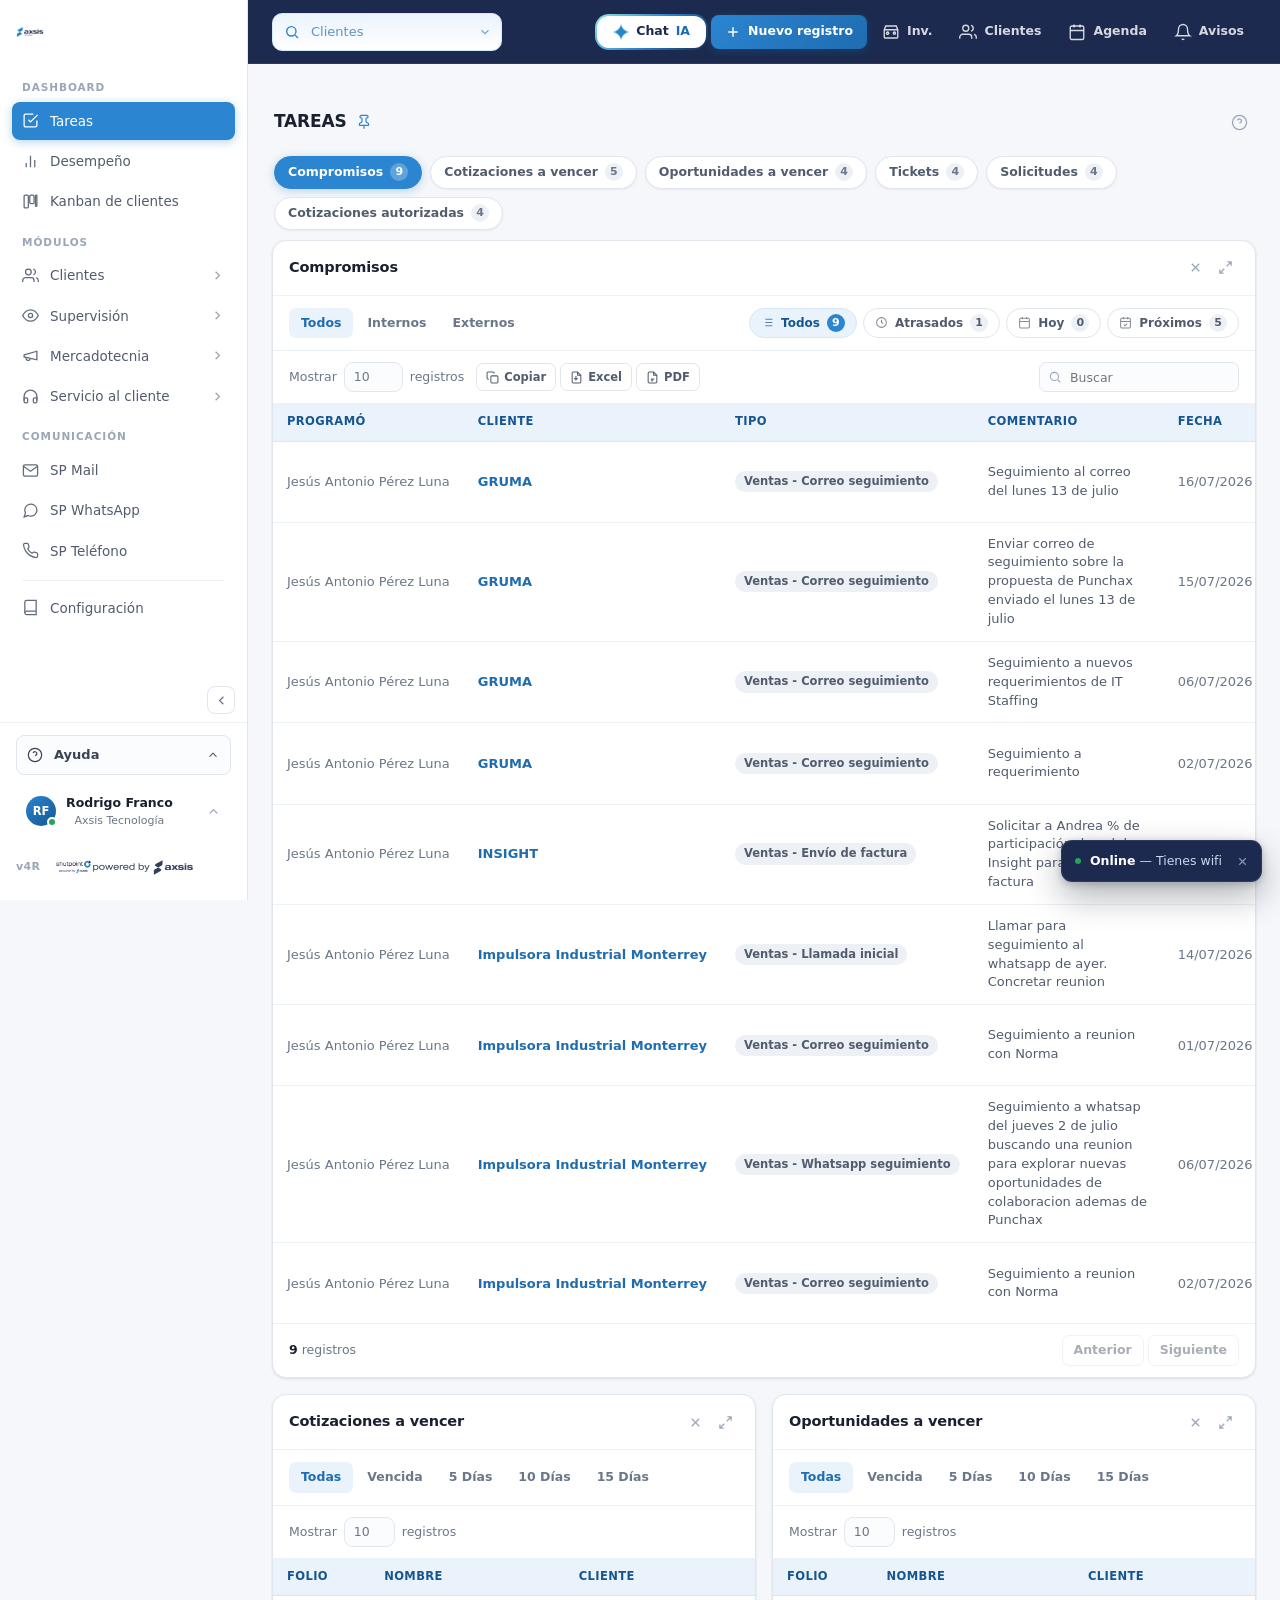
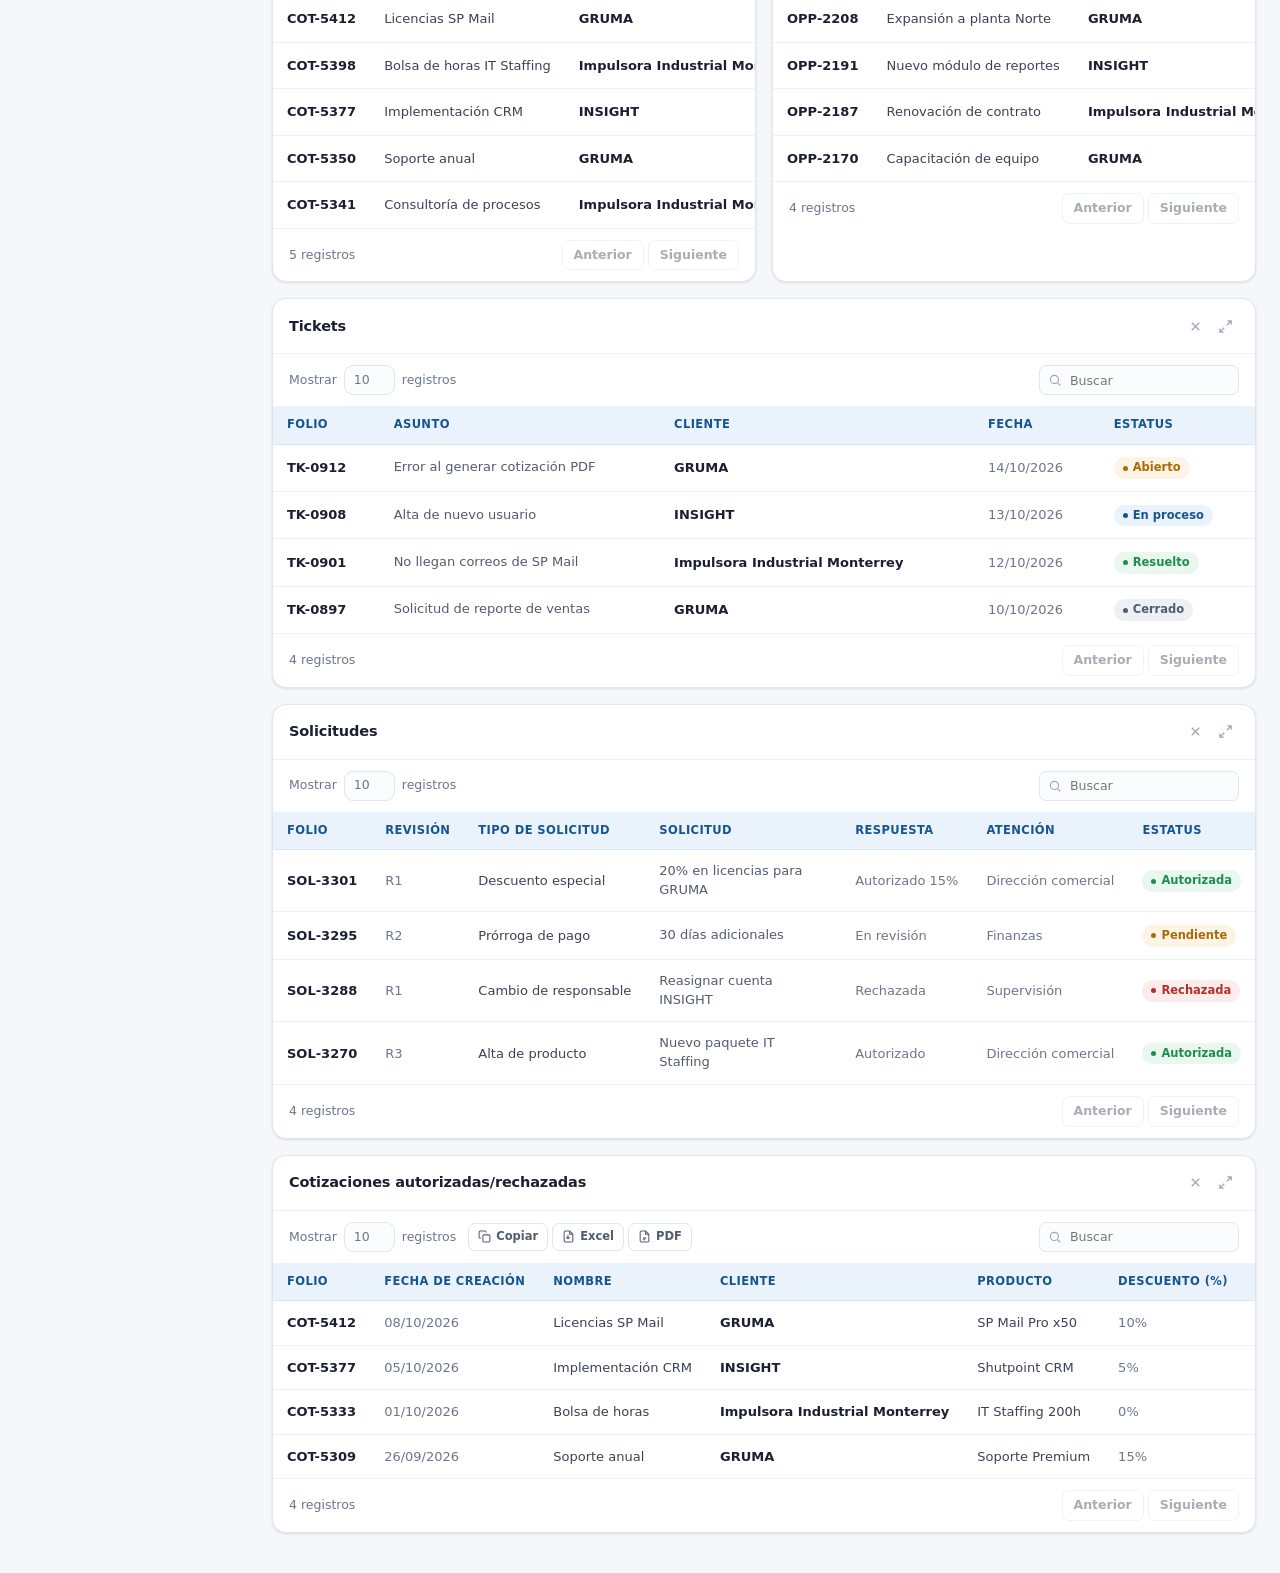
==== index.html @ 253563f1 "Ampliar logo Axsis en sidebar: menos espacio vacío, más presencia visual Aumenta padding y border-ra" ====
<!DOCTYPE html>
<html lang="es">
<head>
  <meta charset="UTF-8" />
  <meta name="viewport" content="width=device-width, initial-scale=1.0" />
  <link rel="icon" type="image/png" href="assets/brand/shutpoint-icon.png" />
<title>Shutpoint CRM · Preview de rediseño</title>
<style>
/* ============================================================
   TOKENS
   ============================================================ */
:root{
  --brand-500:#2B85D1;      /* azul institucional Axsis */
  --brand-600:#1F6CB0;
  --brand-700:#175591;
  --brand-050:#EAF3FC;
  --brand-100:#D6E7F8;
  --navy-900:#1B2A4E;       /* azul marino del logotipo */
  --navy-800:#243459;

  --gray-000:#FFFFFF;
  --gray-025:#FBFCFD;
  --gray-050:#F5F7FA;
  --gray-100:#EDF0F5;
  --gray-200:#E1E6ED;
  --gray-300:#CBD3DE;
  --gray-400:#9AA6B8;
  --gray-500:#6B7789;
  --gray-600:#525C6E;
  --gray-700:#3A4354;
  --gray-900:#1A2030;

  --green-050:#E9F7EF; --green-600:#1E8E4E; --green-500:#27A35C;
  --amber-050:#FEF4E6; --amber-700:#A96A08; --amber-500:#E1930F;
  --red-050:#FDECEC;   --red-700:#B4302B;
  --violet-050:#F0EDFB;--violet-700:#5A45B8;
  --teal-050:#E6F6F5;  --teal-700:#12766E;

  --radius-sm:6px; --radius:10px; --radius-lg:14px; --radius-xl:18px;
  --shadow-xs:0 1px 2px rgba(21,34,58,.06);
  --shadow-sm:0 1px 3px rgba(21,34,58,.08), 0 1px 2px rgba(21,34,58,.04);
  --shadow-md:0 4px 14px rgba(21,34,58,.08), 0 1px 3px rgba(21,34,58,.05);
  --shadow-lg:0 18px 46px rgba(21,34,58,.18), 0 4px 12px rgba(21,34,58,.08);

  --sidebar-w:248px;
  --topbar-h:64px;
  --ease:cubic-bezier(.4,0,.2,1);

  /* El preview reproduce un producto de interfaz clara: se mantiene en tema
     claro aunque quien lo vea tenga el sistema en oscuro. color-scheme evita
     que los <select> y <input type="date"> nativos se pinten en oscuro. */
  color-scheme:light;
}

*,*::before,*::after{box-sizing:border-box}
html,body{height:100%}
html{background:var(--gray-050)}
body{
  margin:0;
  font-family:'Segoe UI','SF Pro Text',-apple-system,BlinkMacSystemFont,system-ui,'Helvetica Neue',Arial,sans-serif;
  font-size:14px;
  line-height:1.5;
  color:var(--gray-900);
  background:var(--gray-050);
  -webkit-font-smoothing:antialiased;
}
button,input,select,textarea{font:inherit;color:inherit}
button{cursor:pointer;border:0;background:none}
a{color:var(--brand-600);text-decoration:none}
svg{flex:none}
::-webkit-scrollbar{width:10px;height:10px}
::-webkit-scrollbar-thumb{background:var(--gray-300);border-radius:99px;border:3px solid transparent;background-clip:padding-box}
::-webkit-scrollbar-thumb:hover{background:var(--gray-400);background-clip:padding-box;border:3px solid transparent}
::-webkit-scrollbar-track{background:transparent}

/* ============================================================
   BANNER PREVIEW
   ============================================================ */
.toast{
  position:fixed;bottom:18px;right:18px;z-index:90;
  display:flex;align-items:center;gap:9px;
  max-width:min(420px,calc(100vw - 28px));
  padding:9px 8px 9px 13px;
  background:var(--navy-900);color:#C9D8EE;
  border:1px solid rgba(255,255,255,.08);border-radius:11px;
  box-shadow:0 14px 34px rgba(9,17,34,.32), 0 2px 8px rgba(9,17,34,.22);
  font-size:12.5px;line-height:1.35;
  animation:toastInBR .4s cubic-bezier(.2,.9,.32,1.25) both;
}
.toast strong{color:#fff;font-weight:600}
.toast .toast-dot{width:6px;height:6px;border-radius:99px;background:var(--brand-500);flex:none}
.toast .toast-close{
  flex:none;width:22px;height:22px;border-radius:6px;
  display:flex;align-items:center;justify-content:center;
  color:#7E95BA;transition:.15s var(--ease);
}
.toast .toast-close:hover{color:#fff;background:rgba(255,255,255,.12)}
.toast .toast-close svg{width:13px;height:13px;stroke:currentColor;stroke-width:2.3;fill:none}
@keyframes toastInBR{
  from{opacity:0;transform:translateY(16px) scale(.97)}
  to{opacity:1;transform:none}
}
.toast.out{animation:toastOutBR .24s var(--ease) forwards}
@keyframes toastOutBR{
  from{opacity:1;transform:none}
  to{opacity:0;transform:translateY(14px) scale(.97)}
}
/* Entrada/salida desde arriba (móvil) */
@keyframes toastInTop{from{opacity:0;transform:translateY(-24px) scale(.97)}to{opacity:1;transform:none}}
@keyframes toastOutTop{from{opacity:1;transform:none}to{opacity:0;transform:translateY(-20px) scale(.97)}}

/* ============================================================
   LAYOUT
   ============================================================ */
.app{display:flex;min-height:100vh}

/* ---------- SIDEBAR (blanco) ---------- */
.sidebar{
  width:var(--sidebar-w);flex:none;
  background:#fff;
  border-right:1px solid var(--gray-200);
  display:flex;flex-direction:column;
  position:sticky;top:0;align-self:flex-start;
  height:100vh;
  z-index:40;
}

.logo-slot{
  margin:18px 16px 16px;
  display:flex;align-items:center;
  transition:.2s var(--ease);
}
.logo-slot img{display:block;width:auto;max-width:100%}

/* El logo ya no lleva botón: va directo sobre el sidebar blanco */
.brand-btn{
  display:inline-flex;align-items:center;justify-content:center;
  border-radius:10px;padding:8px 12px;margin:-8px -12px;
  transition:.16s var(--ease);
}
.brand-btn:hover{background:var(--brand-050)}
.brand-btn .brand-full{height:28px}
.brand-btn .brand-icon{display:none;height:30px}

.nav{flex:1;overflow-y:auto;padding:6px 12px 12px}
.nav-label{
  padding:12px 10px 6px;
  font-size:10.5px;font-weight:600;letter-spacing:.09em;text-transform:uppercase;
  color:var(--gray-400);
}
.nav-item{
  display:flex;align-items:center;gap:11px;width:100%;
  padding:9px 10px;margin-bottom:2px;
  border-radius:8px;
  color:var(--gray-600);
  font-size:13.5px;font-weight:500;
  text-align:left;
  transition:background .16s var(--ease),color .16s var(--ease);
  position:relative;
}
.nav-item svg{width:17px;height:17px;stroke:currentColor;stroke-width:1.8;fill:none;opacity:.9}
.nav-item:hover{background:var(--brand-050);color:var(--brand-700)}
.nav-item.active{background:var(--brand-500);color:#fff;box-shadow:0 2px 10px rgba(43,133,209,.35)}
.nav-item.active svg{opacity:1}
.nav-item .chip{
  margin-left:auto;font-size:11px;font-weight:600;
  background:var(--gray-100);color:var(--gray-600);
  padding:1px 7px;border-radius:99px;
}
.nav-item:hover .chip{background:var(--brand-100);color:var(--brand-700)}
.nav-item.active .chip{background:rgba(255,255,255,.24);color:#fff}

.sidebar-foot{padding:12px 16px 16px;border-top:1px solid var(--gray-100)}
.logo-slot--foot{margin:0 0 14px}
.logo-slot--foot .brand-full{height:15px;opacity:.9}
.logo-slot--foot .brand-icon{display:none;height:18px;opacity:.9}
.user-mini{display:flex;align-items:center;gap:10px;color:var(--gray-600)}
.avatar{
  width:30px;height:30px;border-radius:99px;flex:none;
  background:linear-gradient(140deg,var(--brand-500),var(--brand-700));
  color:#fff;font-size:11.5px;font-weight:600;
  display:flex;align-items:center;justify-content:center;
}
.user-mini .meta{min-width:0}
.user-mini .name{font-size:12.5px;font-weight:600;color:var(--gray-900);white-space:nowrap;overflow:hidden;text-overflow:ellipsis}
.user-mini .role{font-size:11px;color:var(--gray-500)}

/* ---------- MAIN ---------- */
.main{flex:1;min-width:0;display:flex;flex-direction:column}

.topbar{
  height:var(--topbar-h);flex:none;
  background:var(--navy-900);
  border-bottom:1px solid rgba(255,255,255,.08);
  display:flex;align-items:center;gap:14px;
  padding:0 24px;
  position:sticky;top:0;z-index:30;
}
.hamburger{display:none;padding:7px;border-radius:8px;color:var(--gray-600)}
.hamburger:hover{background:var(--gray-100)}
.hamburger svg{width:19px;height:19px;stroke:currentColor;stroke-width:1.9;fill:none}

.crumbs{display:flex;align-items:center;gap:7px;font-size:12.5px;color:var(--gray-500);margin-bottom:1px}
.crumbs span+span::before{content:'/';margin-right:7px;color:var(--gray-300)}
.page-title{font-size:17px;font-weight:600;letter-spacing:-.012em;line-height:1.15}

.topbar-actions{margin-left:auto;display:flex;align-items:center;gap:10px}

.search{
  position:relative;width:250px;
}
.search input{
  width:100%;height:36px;
  padding:0 12px 0 34px;
  border:1px solid var(--gray-200);border-radius:9px;
  background:var(--gray-025);
  font-size:13px;
  transition:.16s var(--ease);
}
.search input::placeholder{color:var(--gray-400)}
.search input:focus{outline:none;border-color:var(--brand-500);background:#fff;box-shadow:0 0 0 3px var(--brand-050)}
.search svg{position:absolute;left:11px;top:9.5px;width:16px;height:16px;stroke:var(--gray-400);stroke-width:1.9;fill:none}

.icon-btn{
  width:36px;height:36px;border-radius:9px;
  display:flex;align-items:center;justify-content:center;
  color:var(--gray-500);border:1px solid transparent;
  transition:.16s var(--ease);position:relative;
}
.icon-btn:hover{background:var(--gray-100);color:var(--gray-700)}
.icon-btn svg{width:18px;height:18px;stroke:currentColor;stroke-width:1.8;fill:none}
.icon-btn .badge-dot{position:absolute;top:7px;right:8px;width:7px;height:7px;border-radius:99px;background:var(--brand-500);border:2px solid #fff}
.search-toggle{display:none}
.search-toggle.on{background:var(--brand-050);color:var(--brand-600)}

.content{padding:22px 24px 40px;flex:1}
.view{display:none;animation:fade .22s var(--ease)}
.view.active{display:block}
@keyframes fade{from{opacity:0;transform:translateY(5px)}to{opacity:1;transform:none}}

/* ============================================================
   BOTONES
   ============================================================ */
.btn{
  display:inline-flex;align-items:center;gap:7px;
  height:36px;padding:0 14px;
  border-radius:9px;
  font-size:13px;font-weight:550;
  border:1px solid transparent;
  transition:.16s var(--ease);white-space:nowrap;
}
.btn svg{width:15px;height:15px;stroke:currentColor;stroke-width:2;fill:none}
.btn-primary{background:var(--brand-500);color:#fff;box-shadow:0 1px 2px rgba(31,108,176,.28)}
.btn-primary:hover{background:var(--brand-600);box-shadow:0 3px 10px rgba(31,108,176,.28)}
.btn-primary:active{background:var(--brand-700);transform:translateY(.5px)}
.btn-secondary{background:#fff;color:var(--gray-700);border-color:var(--gray-200);box-shadow:var(--shadow-xs)}
.btn-secondary:hover{background:var(--gray-050);border-color:var(--gray-300)}
.btn-ghost{color:var(--gray-600)}
.btn-ghost:hover{background:var(--gray-100)}
.btn-sm{height:31px;padding:0 11px;font-size:12.5px;border-radius:8px}

/* ============================================================
   CARDS / SURFACES
   ============================================================ */
.card{
  background:#fff;
  border:1px solid var(--gray-200);
  border-radius:var(--radius-lg);
  box-shadow:var(--shadow-sm);
}
.card-head{
  padding:15px 18px;
  border-bottom:1px solid var(--gray-100);
  display:flex;align-items:center;gap:12px;flex-wrap:wrap;
}
.card-title{font-size:14px;font-weight:600;letter-spacing:-.008em}
.card-sub{font-size:12.5px;color:var(--gray-500);margin-top:1px}

/* ============================================================
   FILTROS
   ============================================================ */
.filters{
  display:grid;gap:12px;
  grid-template-columns:repeat(auto-fit,minmax(180px,1fr));
  padding:16px 18px;
  background:#fff;border:1px solid var(--gray-200);
  border-radius:var(--radius-lg);box-shadow:var(--shadow-sm);
  margin-bottom:16px;
}
.field{display:flex;flex-direction:column;gap:5px;min-width:0}
.field label{font-size:11.5px;font-weight:600;color:var(--gray-600);letter-spacing:.01em}
.select-wrap{position:relative}
.select-wrap svg{
  position:absolute;right:10px;top:11px;width:15px;height:15px;
  stroke:var(--gray-400);stroke-width:2;fill:none;pointer-events:none;
}
select,.input{
  width:100%;height:37px;
  padding:0 32px 0 11px;
  border:1px solid var(--gray-200);border-radius:9px;
  background:var(--gray-025);
  font-size:13px;color:var(--gray-800);
  appearance:none;
  transition:.16s var(--ease);
}
.input{padding-right:11px}
select:hover,.input:hover{border-color:var(--gray-300)}
select:focus,.input:focus{outline:none;border-color:var(--brand-500);background:#fff;box-shadow:0 0 0 3px var(--brand-050)}
textarea.input{height:auto;padding:9px 11px;resize:vertical;min-height:84px;line-height:1.55}

.filters-actions{
  display:flex;align-items:flex-end;gap:8px;
}

/* Fila de filtros 2: fecha (radios) + rango + buscar */
.filters-row2{
  display:flex;align-items:flex-end;gap:16px;flex-wrap:wrap;
  padding:0 18px 16px;margin-top:-6px;
  background:#fff;border:1px solid var(--gray-200);border-top:0;
  border-radius:0 0 var(--radius-lg) var(--radius-lg);box-shadow:var(--shadow-sm);
  margin-bottom:16px;
}
.radio-group{display:flex;gap:16px;align-items:center;height:37px;flex-wrap:wrap}
.radio{display:inline-flex;align-items:center;gap:6px;font-size:13px;color:var(--gray-700);cursor:pointer;user-select:none}
.radio input[type="radio"]{width:16px;height:16px;margin:0;accent-color:var(--brand-500);cursor:pointer}
.input-icon{position:relative}
.input-icon .input{padding-left:36px}
.input-icon>svg{position:absolute;left:11px;top:11px;width:15px;height:15px;stroke:var(--gray-400);stroke-width:1.9;fill:none;pointer-events:none}

/* Fecha de compromiso: inicio arriba, fin debajo */
.dt-stack{display:flex;flex-direction:column;line-height:1.35;white-space:nowrap}
.dt-stack .dt-sub{color:var(--gray-400);font-size:12px}

/* Columna Folio ligado */
.linked{display:inline-block;font-size:12px;color:var(--gray-600);line-height:1.4;max-width:130px;white-space:normal}

/* Badge de estatus (mayúsculas, con icono opcional) */
.badge.status{text-transform:uppercase;letter-spacing:.03em;font-size:11px;font-weight:650}
.badge svg{width:11px;height:11px;stroke:currentColor;stroke-width:2.2;fill:none}
.add-comment{
  display:inline-flex;align-items:center;gap:3px;margin-top:6px;
  font-size:11.5px;font-weight:550;color:var(--brand-600);
  padding:2px 5px;margin-left:-5px;border-radius:6px;transition:.15s var(--ease);
}
.add-comment:hover{background:var(--brand-050)}
.add-comment svg{width:12px;height:12px;stroke:currentColor;stroke-width:2.4;fill:none}
.status-cell{min-width:118px}

/* Carga masiva: enlace textual del toolbar */
.link-action{
  display:inline-flex;align-items:center;gap:5px;
  font-size:12.5px;font-weight:550;color:var(--brand-600);
  padding:5px 7px;border-radius:7px;transition:.15s var(--ease);
}
.link-action:hover{background:var(--brand-050)}
.link-action svg{width:14px;height:14px;stroke:currentColor;stroke-width:2;fill:none}

.rows-per-page{display:inline-flex;align-items:center;gap:7px;font-size:12.5px;color:var(--gray-500)}
.rows-per-page select{width:auto;height:32px;padding:0 26px 0 10px;background-position:right 8px center}

/* ============================================================
   BARRA SUPERIOR CRM (Inv, búsqueda rápida, acciones)
   ============================================================ */
.tb-actions{margin-left:auto;display:flex;align-items:center;gap:4px;flex-wrap:nowrap}
.quick-search{position:relative;width:320px}
.quick-search input{
  width:100%;height:38px;padding:0 30px 0 38px;
  border:1.5px solid var(--brand-100);border-radius:10px;
  background:linear-gradient(var(--brand-050),#fff);
  font-size:13px;color:var(--gray-800);
  box-shadow:0 1px 2px rgba(31,108,176,.08);
  transition:.16s var(--ease);
}
.quick-search input::placeholder{color:var(--brand-600);opacity:.7}
.quick-search input:hover{border-color:var(--brand-200,#BBD6F3)}
.quick-search input:focus{outline:none;border-color:var(--brand-500);background:#fff;box-shadow:0 0 0 3px var(--brand-050),0 2px 8px rgba(31,108,176,.14)}
.quick-search .qs-ico{position:absolute;left:12px;top:11px;width:16px;height:16px;stroke:var(--brand-500);stroke-width:2.1;fill:none;pointer-events:none}
.quick-search .qs-caret{position:absolute;right:10px;top:12px;width:14px;height:14px;stroke:var(--brand-500);stroke-width:2;fill:none;pointer-events:none;opacity:.7}
.tb-btn{
  display:inline-flex;align-items:center;gap:6px;height:34px;padding:0 10px;
  border-radius:8px;font-size:12.5px;font-weight:550;color:var(--gray-600);
  white-space:nowrap;transition:.15s var(--ease);
}
.tb-btn svg{width:16px;height:16px;stroke:currentColor;stroke-width:1.8;fill:none;flex:none}
.tb-btn:hover{background:var(--brand-050);color:var(--brand-700)}
.tb-btn.primary{color:var(--brand-600);font-weight:600}
.tb-divider{width:1px;height:22px;background:var(--gray-200);margin:0 4px;flex:none}
/* La barra de acciones se adapta: etiquetas se ocultan y dejan solo iconos */
@media (max-width:1320px){.tb-btn .tbl{display:none}.tb-btn{padding:0 9px}.quick-search{width:230px}}
@media (max-width:980px){.quick-search{width:190px}}
@media (max-width:720px){.tb-divider{display:none}}
@media (max-width:520px){.tb-actions{gap:2px}}

/* Logo de Shutpoint en la barra superior (solo móvil, fuera del drawer) */
.topbar-logo{display:none;align-items:center;height:28px}
.topbar-logo img{height:22px;width:auto;display:block}

/* Pie del sidebar: Contáctanos, perfil y, hasta abajo, powered by axsis */
.sidebar-foot{display:flex;flex-direction:column}
.sidebar-foot .foot-brand{order:9;display:flex;align-items:center;gap:9px;margin:14px 0 2px}
.sidebar-foot .foot-brand .logo-slot--foot{margin:0}
/* Punto verde de presencia (online) sobre el avatar, estilo Teams */
.user-mini .avatar{position:relative}
.user-mini .avatar::after{
  content:'';position:absolute;right:-1px;bottom:-1px;
  width:10px;height:10px;border-radius:99px;
  background:var(--green-500);border:2px solid #fff;
}

/* ============================================================
   BARRA INFERIOR FIJA (acciones principales)
   ============================================================ */
/* Escritorio: acciones directamente sobre el header navy, a la derecha */
.action-bar{display:flex;align-items:center;gap:3px;margin-left:auto}
/* Orden en escritorio: Nuevo registro primero, luego Inv. a su derecha */
.action-bar > .bb-pop:has(#nuevoBtn){order:1}
.action-bar > .bb-btn[aria-label="Inventario"]{order:2}
.action-bar > .bb-pop:has(#clientesBtn){order:3}
.action-bar > .bb-btn:not([aria-label]){order:4}
.action-bar > .bb-ai{order:0}
.action-bar > .bb-pop:has(#notifBtn){order:6}
.bb-btn{
  display:inline-flex;align-items:center;gap:7px;height:34px;padding:0 12px;
  border-radius:9px;font-size:12.5px;font-weight:550;color:rgba(255,255,255,.82);
  white-space:nowrap;transition:.15s var(--ease);
}
.bb-btn svg{width:18px;height:18px;stroke:currentColor;stroke-width:1.8;fill:none;flex:none}
.bb-btn:hover{background:rgba(255,255,255,.14);color:#fff}
.bb-cta{height:34px;padding:0 14px}
.bb-cta svg{width:16px;height:16px}
.bb-bell{position:relative;display:inline-flex}
.bb-bell .badge-dot{top:-1px;right:-1px;border-color:var(--navy-900)}
.bb-pop{display:inline-flex}
/* En escritorio los menús de las acciones abren hacia abajo */
.action-bar .menu-pop.up{top:calc(100% + 10px);bottom:auto}

/* Escritorio angosto: solo iconos para que quepa la búsqueda */
@media (max-width:1200px){
  .action-bar .bb-l{display:none}
  .bb-btn,.bb-cta{padding:0 9px}
}

@media (max-width:900px){
  .topbar-logo{display:flex}
  .topbar .quick-search{flex:1;max-width:none}
  /* En móvil el header vuelve a ser blanco (sin backdrop-filter para que el fixed escape) */
  .topbar{backdrop-filter:none;-webkit-backdrop-filter:none;background:#fff;border-bottom-color:var(--gray-200)}
  /* La barra de acciones (navy) se fija abajo como navegación móvil */
  .action-bar{
    position:fixed;bottom:0;left:0;right:0;z-index:34;margin-left:0;
    justify-content:space-around;gap:2px;height:64px;padding:0 6px;border-radius:0;
    background:var(--navy-900);box-shadow:0 -4px 18px rgba(9,17,34,.2);
  }
  .action-bar .bb-l{display:block}
  .action-bar > *{flex:1;max-width:86px;display:flex;justify-content:center}
  .bb-btn,.bb-cta{flex-direction:column;gap:3px;height:auto;padding:6px 6px;font-size:10px;font-weight:600;border-radius:12px;width:100%;max-width:86px;color:rgba(255,255,255,.78)}
  .bb-btn svg,.bb-cta svg{width:21px;height:21px}
  .bb-btn:hover,.bb-btn:active{background:rgba(255,255,255,.12);color:#fff}
  .bb-l{font-size:9.5px;letter-spacing:-.01em}
  /* Orden en móvil: Nuevo registro al centro (3º de 5) */
  .action-bar > .bb-btn[aria-label="Inventario"]{order:1}
  .action-bar > .bb-pop:has(#clientesBtn){order:2}
  .action-bar > .bb-pop:has(#nuevoBtn){order:3}
  .action-bar > .bb-btn:not([aria-label]){order:4}
  .action-bar > .bb-ai{order:0;flex:1;max-width:86px;justify-content:center;padding:0 6px;font-size:11px}
  .action-bar > .bb-pop:has(#notifBtn){order:6}
  /* Botón central elevado y destacado (más grande, + y texto centrados dentro) */
  .action-bar > .bb-pop:has(#nuevoBtn){max-width:104px;align-self:stretch;align-items:center;justify-content:center}
  .action-bar .bb-cta{
    transform:translateY(-15px);color:#fff;width:100%;max-width:none;
    display:flex;flex-direction:column;align-items:center;justify-content:center;gap:4px;text-align:center;
    background:linear-gradient(135deg,var(--brand-500),var(--brand-600));
    border:3px solid var(--navy-900);border-radius:20px;
    box-shadow:0 6px 16px rgba(31,108,176,.5);
    padding:11px 8px 9px;min-height:60px;
  }
  .action-bar .bb-cta svg{width:22px;height:22px}
  .action-bar .bb-cta:hover,.action-bar .bb-cta:active{transform:translateY(-17px)}
  .action-bar .bb-cta .bb-l{font-weight:700;font-size:10px;line-height:1.1}
  /* En móvil los menús abren hacia arriba */
  .action-bar .menu-pop.up{bottom:calc(100% + 14px);top:auto}
  .main{padding-bottom:64px}
  /* En móvil el aviso aparece desde arriba */
  .toast{top:12px;bottom:auto;left:12px;right:12px;max-width:none;animation:toastInTop .4s var(--ease) both}
  .toast.out{animation:toastOutTop .24s var(--ease) forwards}
}
@media (max-width:380px){.action-bar .bb-l{display:none}.bb-btn{padding:9px}.action-bar .bb-cta{padding:10px}}

/* ============================================================
   MENÚS DESPLEGABLES (perfil, contáctanos)
   ============================================================ */
.pop-wrap{position:relative}
.menu-pop{
  position:absolute;min-width:232px;z-index:70;
  background:#fff;border:1px solid var(--gray-200);border-radius:12px;
  box-shadow:var(--shadow-lg);padding:6px;
  opacity:0;visibility:hidden;transform:translateY(6px);
  transition:opacity .16s var(--ease),transform .16s var(--ease),visibility .16s;
}
.menu-pop.up{bottom:calc(100% + 10px)}
.menu-pop.down{top:calc(100% + 10px);right:0}
.menu-pop.open{opacity:1;visibility:visible;transform:none}
.menu-head{
  display:flex;align-items:center;gap:10px;padding:9px 10px 11px;
  border-bottom:1px solid var(--gray-100);margin-bottom:5px;
}
.menu-head .flag{width:22px;height:15px;border-radius:3px;flex:none;object-fit:cover;box-shadow:0 0 0 1px rgba(0,0,0,.06)}
.menu-head .mh-meta{min-width:0;flex:1}
.menu-head .mh-name{font-size:13px;font-weight:650;color:var(--gray-900);white-space:nowrap;overflow:hidden;text-overflow:ellipsis}
.menu-head .mh-role{font-size:11px;color:var(--gray-500)}
.menu-head .mh-ico{width:26px;height:26px;border-radius:7px;display:flex;align-items:center;justify-content:center;color:var(--gray-400);flex:none}
.menu-head .mh-ico:hover{background:var(--gray-100);color:var(--gray-600)}
.menu-head .mh-ico svg{width:15px;height:15px;stroke:currentColor;stroke-width:2;fill:none}
.menu-item{
  display:flex;align-items:center;gap:11px;width:100%;
  padding:9px 10px;border-radius:8px;
  font-size:13px;font-weight:500;color:var(--gray-700);text-align:left;
  transition:.14s var(--ease);
}
.menu-item svg{width:16px;height:16px;stroke:currentColor;stroke-width:1.8;fill:none;flex:none;opacity:.8}
.menu-item:hover{background:var(--brand-050);color:var(--brand-700)}
.menu-item .mi-sub{margin-left:auto;font-size:11.5px;color:var(--gray-400);font-weight:500}
.menu-item.danger{color:var(--red-700)}
.menu-item.danger:hover{background:var(--red-050)}
.menu-sep{height:1px;background:var(--gray-100);margin:5px 4px}
.menu-label{padding:8px 10px 4px;font-size:10.5px;font-weight:600;letter-spacing:.07em;text-transform:uppercase;color:var(--gray-400)}
.contact-line{display:flex;align-items:center;gap:11px;padding:7px 10px;font-size:12.5px;color:var(--gray-700)}
.contact-line svg{width:15px;height:15px;stroke:var(--brand-500);stroke-width:1.8;fill:none;flex:none}
.contact-line a{color:var(--gray-700)}
.contact-line a:hover{color:var(--brand-600)}

/* Botón Contáctanos del sidebar */
.side-action{
  display:flex;align-items:center;gap:11px;width:100%;
  padding:9px 10px;margin-bottom:10px;border-radius:8px;
  border:1px solid var(--gray-200);background:var(--gray-025);
  font-size:13px;font-weight:550;color:var(--gray-700);text-align:left;
  transition:.15s var(--ease);
}
.side-action svg{width:16px;height:16px;stroke:currentColor;stroke-width:1.8;fill:none;flex:none}
.side-action:hover{background:var(--brand-050);border-color:var(--brand-100);color:var(--brand-700)}
.side-action .sa-caret{margin-left:auto;transition:transform .18s var(--ease)}
.side-action[aria-expanded="true"] .sa-caret{transform:rotate(180deg)}
.user-mini{width:100%;box-sizing:border-box;cursor:pointer;border-radius:10px;padding:8px 9px;margin:0;border:1px solid transparent;transition:.15s var(--ease)}
.user-mini:hover{border-color:var(--gray-200)}
.user-mini:hover{background:var(--brand-050)}
.user-mini .um-caret{margin-left:auto;width:15px;height:15px;stroke:var(--gray-400);stroke-width:2;fill:none;flex:none}

/* ============================================================
   PANELES DEL TABLERO (Compromisos, Cotizaciones, etc.)
   ============================================================ */
.panels{display:flex;flex-direction:column;gap:16px}
.panels-row{display:grid;grid-template-columns:1fr 1fr;gap:16px}
@media (max-width:1000px){.panels-row{grid-template-columns:1fr}}
.panel{
  background:#fff;border:1px solid var(--gray-200);border-radius:var(--radius-lg);
  box-shadow:var(--shadow-sm);overflow:hidden;min-width:0;
  transition:box-shadow .18s var(--ease);
}
.panel.collapsed .panel-body{display:none}
.panel-head{
  display:flex;align-items:center;gap:10px;
  padding:13px 16px;border-bottom:1px solid var(--gray-100);
}
.panel-title{font-size:14.5px;font-weight:650;letter-spacing:-.01em;color:var(--gray-900)}
.panel-tools{margin-left:auto;display:flex;align-items:center;gap:2px}
.panel-tools button{
  width:28px;height:28px;border-radius:7px;color:var(--gray-400);
  display:flex;align-items:center;justify-content:center;transition:.14s var(--ease);
}
.panel-tools button:hover{background:var(--gray-100);color:var(--gray-600)}
.panel-tools svg{width:15px;height:15px;stroke:currentColor;stroke-width:2;fill:none}
.panel-ctrls{
  display:flex;align-items:center;gap:12px;flex-wrap:wrap;
  padding:12px 16px;border-bottom:1px solid var(--gray-100);
}
.panel-tabs{display:flex;gap:2px}
.panel-tab{
  padding:6px 12px;font-size:12.5px;font-weight:550;color:var(--gray-500);
  border-radius:7px;transition:.14s var(--ease);
}
.panel-tab:hover{color:var(--gray-800);background:var(--gray-050)}
.panel-tab.active{color:var(--brand-600);background:var(--brand-050)}
.panel-pills{display:flex;gap:6px;margin-left:auto;flex-wrap:wrap}
.pill{
  display:inline-flex;align-items:center;gap:7px;padding:5px 11px;
  border:1px solid var(--gray-200);border-radius:99px;
  font-size:12px;font-weight:550;color:var(--gray-600);background:#fff;
  transition:.14s var(--ease);
}
.pill svg{width:13px;height:13px;stroke:currentColor;stroke-width:1.9;fill:none;opacity:.7}
.pill .pill-n{
  min-width:18px;height:18px;padding:0 5px;border-radius:99px;
  background:var(--gray-100);color:var(--gray-600);
  font-size:11px;font-weight:650;display:inline-flex;align-items:center;justify-content:center;
}
.pill:hover{border-color:var(--brand-200,#BBD6F3);color:var(--brand-700)}
.pill.active{background:var(--brand-050);border-color:var(--brand-100);color:var(--brand-700)}
.pill.active .pill-n{background:var(--brand-500);color:#fff}

.panel-toolbar{
  display:flex;align-items:center;gap:12px;flex-wrap:wrap;
  padding:11px 16px;
}
.show-rows{display:inline-flex;align-items:center;gap:7px;font-size:12.5px;color:var(--gray-500)}
.show-rows select{width:auto;height:30px;padding:0 24px 0 9px;font-size:12.5px;background-position:right 7px center}
.exp-btns{display:flex;gap:4px}
.exp-btn{
  display:inline-flex;align-items:center;gap:5px;height:28px;padding:0 9px;
  border:1px solid var(--gray-200);border-radius:7px;background:#fff;
  font-size:11.5px;font-weight:550;color:var(--gray-600);transition:.14s var(--ease);
}
.exp-btn svg{width:13px;height:13px;stroke:currentColor;stroke-width:1.9;fill:none}
.exp-btn:hover{background:var(--gray-050);border-color:var(--gray-300);color:var(--gray-800)}
.panel-search{position:relative;width:200px;margin-left:auto}
.panel-search input{width:100%;height:30px;padding:0 10px 0 30px;border:1px solid var(--gray-200);border-radius:7px;background:var(--gray-025);font-size:12.5px}
.panel-search input:focus{outline:none;border-color:var(--brand-500);background:#fff;box-shadow:0 0 0 3px var(--brand-050)}
.panel-search svg{position:absolute;left:9px;top:8px;width:14px;height:14px;stroke:var(--gray-400);stroke-width:1.9;fill:none}

/* Encabezado azul de tabla, estilo CRM, pero suave */
.panel table thead th{background:var(--brand-050);color:var(--brand-700);border-bottom:1px solid var(--brand-100)}
.panel-empty{padding:34px 16px;text-align:center;color:var(--gray-400);font-size:13px}
.panel-foot{
  display:flex;align-items:center;justify-content:flex-end;gap:8px;
  padding:11px 16px;border-top:1px solid var(--gray-100);
}
.page-nav{display:inline-flex;align-items:center;gap:4px;font-size:12.5px;font-weight:550;color:var(--gray-600)}
.page-nav button{padding:5px 11px;border-radius:7px;border:1px solid var(--gray-200);background:#fff;color:var(--gray-600);font-size:12.5px;transition:.14s var(--ease)}
.page-nav button:hover:not(:disabled){background:var(--gray-050);border-color:var(--gray-300)}
.page-nav button:disabled{opacity:.5}

/* Barra de título de página (TAREAS 📌 ?) */
.page-bar{
  display:flex;align-items:center;gap:9px;
  padding:11px 2px;margin-bottom:4px;
}
.page-bar h1{margin:0;font-size:17px;font-weight:650;letter-spacing:-.01em;text-transform:uppercase}
.page-bar .pin{width:16px;height:16px;stroke:var(--brand-500);stroke-width:1.8;fill:none}
.page-bar .help{margin-left:auto;width:30px;height:30px;border-radius:8px;display:flex;align-items:center;justify-content:center;color:var(--gray-400)}
.page-bar .help:hover{background:var(--gray-100);color:var(--gray-600)}
.page-bar .help svg{width:17px;height:17px;stroke:currentColor;stroke-width:1.8;fill:none}

/* Botón CTA destacado (Nuevo registro) */
.tb-cta{
  display:inline-flex;align-items:center;gap:7px;height:34px;padding:0 14px;
  border-radius:8px;font-size:12.5px;font-weight:650;white-space:nowrap;
  color:#fff;background:linear-gradient(135deg,var(--brand-500),var(--brand-600));
  box-shadow:0 2px 8px rgba(31,108,176,.32);transition:.16s var(--ease);
}
.tb-cta svg{width:16px;height:16px;stroke:currentColor;stroke-width:2.2;fill:none;flex:none}
.tb-cta:hover{transform:translateY(-1px);box-shadow:0 5px 14px rgba(31,108,176,.4)}
.tb-cta:active{transform:translateY(0)}
@media (max-width:1320px){.tb-cta .tbl{display:inline}}

/* Chips de secciones bajo el título de Tareas */
.section-chips{display:flex;gap:8px;flex-wrap:wrap;margin:0 2px 16px}
/* En móvil las chips van en carrusel horizontal (una sola fila, scroll) */
@media (max-width:900px){
  .section-chips{flex-wrap:nowrap;overflow-x:auto;overflow-y:hidden;scrollbar-width:none;-webkit-overflow-scrolling:touch;margin:0;padding-bottom:4px}
  .section-chips::-webkit-scrollbar{display:none}
  .section-chips .sec-chip{flex:none}
}
.sec-chip{
  display:inline-flex;align-items:center;gap:7px;padding:6px 13px;
  border:1px solid var(--gray-200);border-radius:99px;background:#fff;
  font-size:12.5px;font-weight:550;color:var(--gray-600);
  transition:.14s var(--ease);box-shadow:var(--shadow-xs);
}
.sec-chip .sc-n{
  min-width:18px;height:18px;padding:0 5px;border-radius:99px;
  background:var(--gray-100);color:var(--gray-500);
  font-size:11px;font-weight:650;display:inline-flex;align-items:center;justify-content:center;
}
.sec-chip:hover{border-color:var(--brand-200,#BBD6F3);color:var(--brand-700);background:var(--brand-050)}
.sec-chip.active{background:var(--brand-500);border-color:var(--brand-500);color:#fff;box-shadow:0 2px 8px rgba(43,133,209,.3)}
.sec-chip.active .sc-n{background:rgba(255,255,255,.25);color:#fff}

/* Panel flash al enfocar desde un chip */
.panel.flash{animation:panelFlash 1.1s var(--ease)}
@keyframes panelFlash{0%{box-shadow:0 0 0 0 rgba(43,133,209,.0)}25%{box-shadow:0 0 0 3px rgba(43,133,209,.35)}100%{box-shadow:0 0 0 0 rgba(43,133,209,0)}}

/* Panel de notificaciones */
.notif-pop{width:360px;max-width:calc(100vw - 24px);padding:0;overflow:hidden}
.notif-head{display:flex;align-items:center;gap:8px;padding:13px 15px;border-bottom:1px solid var(--gray-100)}
.notif-head .nh-title{font-size:14px;font-weight:650}
.notif-head .nh-count{font-size:11px;font-weight:650;background:var(--brand-500);color:#fff;padding:1px 7px;border-radius:99px}
.notif-head .nh-clear{margin-left:auto;font-size:11.5px;font-weight:550;color:var(--brand-600);padding:3px 7px;border-radius:6px}
.notif-head .nh-clear:hover{background:var(--brand-050)}
.notif-chips{display:flex;gap:6px;padding:11px 15px;flex-wrap:wrap;border-bottom:1px solid var(--gray-100)}
.notif-chip{
  display:inline-flex;align-items:center;gap:6px;padding:4px 10px;border-radius:99px;
  border:1px solid var(--gray-200);background:#fff;font-size:12px;font-weight:550;color:var(--gray-600);
  transition:.14s var(--ease);
}
.notif-chip .dot{width:7px;height:7px;border-radius:99px}
.notif-chip:hover{background:var(--gray-050)}
.notif-chip.active{background:var(--navy-900);border-color:var(--navy-900);color:#fff}
.notif-chip.active .nc-n{color:rgba(255,255,255,.7)}
.notif-chip .nc-n{color:var(--gray-400);font-weight:650}
.notif-list{max-height:340px;overflow-y:auto;padding:6px}
.notif-item{
  display:flex;gap:11px;padding:10px;border-radius:10px;align-items:flex-start;
  transition:background .13s var(--ease);cursor:pointer;
}
.notif-item:hover{background:var(--gray-050)}
.notif-ico{
  width:34px;height:34px;border-radius:9px;flex:none;
  display:flex;align-items:center;justify-content:center;
}
.notif-ico svg{width:17px;height:17px;stroke:currentColor;stroke-width:1.9;fill:none}
.notif-ico.wa{background:var(--green-050);color:var(--green-600)}
.notif-ico.mail{background:var(--brand-050);color:var(--brand-600)}
.notif-ico.comment{background:var(--violet-050);color:var(--violet-700)}
.notif-main{min-width:0;flex:1}
.notif-top{display:flex;align-items:center;gap:7px}
.notif-from{font-size:12.5px;font-weight:650;color:var(--gray-900);white-space:nowrap;overflow:hidden;text-overflow:ellipsis}
.notif-tag{font-size:10px;font-weight:650;letter-spacing:.03em;text-transform:uppercase;padding:1px 6px;border-radius:99px;flex:none}
.notif-tag.wa{background:var(--green-050);color:var(--green-600)}
.notif-tag.mail{background:var(--brand-050);color:var(--brand-700)}
.notif-tag.comment{background:var(--violet-050);color:var(--violet-700)}
.notif-time{margin-left:auto;font-size:11px;color:var(--gray-400);flex:none}
.notif-text{font-size:12px;color:var(--gray-600);line-height:1.45;margin-top:2px;
  display:-webkit-box;-webkit-line-clamp:2;-webkit-box-orient:vertical;overflow:hidden}
.notif-unread{width:7px;height:7px;border-radius:99px;background:var(--brand-500);flex:none;margin-top:6px}
.notif-empty{padding:30px 16px;text-align:center;color:var(--gray-400);font-size:12.5px}

/* Etiqueta de versión bajo powered by axsis */
.version-tag{font-size:11px;font-weight:700;color:var(--gray-400);letter-spacing:.03em;flex:none}

/* Título + chips de sección fijos al hacer scroll */
.tareas-sticky{
  position:sticky;top:var(--topbar-h);z-index:20;
  background:var(--gray-050);margin:0 -24px;padding:10px 24px 4px;
}
.tareas-sticky .page-bar{margin-bottom:8px}
.tareas-sticky .section-chips{margin-bottom:6px}

/* Switch de idioma ES/EN (reemplaza bandera + traductor) */
.lang-switch{
  margin-left:auto;display:inline-flex;align-items:center;gap:2px;
  border:1px solid var(--gray-200);border-radius:99px;padding:2px;background:var(--gray-050);
}
.lang-switch button{padding:3px 10px;border-radius:99px;font-size:11px;font-weight:700;color:var(--gray-500);transition:.14s var(--ease)}
.lang-switch button.on{background:var(--brand-500);color:#fff}

/* Submenús de navegación (flyout) */
.nav-item.has-sub .sub-caret{margin-left:auto;width:15px;height:15px;stroke:currentColor;stroke-width:2;fill:none;opacity:.55}
.nav-flyout{
  position:fixed;z-index:75;min-width:236px;max-height:76vh;overflow-y:auto;
  background:#fff;border:1px solid var(--gray-200);border-radius:12px;box-shadow:var(--shadow-lg);padding:6px;
  opacity:0;visibility:hidden;transform:translateX(-6px);
  transition:opacity .15s var(--ease),transform .15s var(--ease),visibility .15s;
}
.nav-flyout.open{opacity:1;visibility:visible;transform:none}
.nav-flyout .fly-head{padding:9px 11px 7px;font-size:10.5px;font-weight:700;letter-spacing:.07em;text-transform:uppercase;color:var(--gray-400);border-bottom:1px solid var(--gray-100);margin-bottom:4px;display:flex;align-items:center;gap:8px}
.nav-flyout .fly-head svg{width:15px;height:15px;stroke:var(--brand-500);stroke-width:1.9;fill:none}
.nav-flyout button.fly-item{display:flex;align-items:center;gap:10px;width:100%;padding:8px 11px;border-radius:8px;font-size:13px;font-weight:500;color:var(--gray-700);text-align:left;transition:.13s var(--ease)}
.nav-flyout button.fly-item::before{content:'';width:5px;height:5px;border-radius:99px;background:var(--gray-300);flex:none}
.nav-flyout button.fly-item:hover{background:var(--brand-050);color:var(--brand-700)}
.nav-flyout button.fly-item:hover::before{background:var(--brand-500)}

/* Grid de "Nuevo registro" */
.nr-head{display:flex;align-items:center;gap:8px;padding:11px 12px 10px;font-size:13px;font-weight:650;color:var(--gray-900);border-bottom:1px solid var(--gray-100);margin-bottom:4px}
.nr-head svg{width:16px;height:16px;stroke:var(--brand-500);stroke-width:2.2;fill:none}
.nr-grid{display:grid;grid-template-columns:repeat(3,1fr);gap:4px;padding:6px;min-width:312px}
.nr-item{display:flex;flex-direction:column;align-items:center;gap:8px;padding:12px 6px;border-radius:12px;color:var(--gray-700);transition:.15s var(--ease);text-align:center;border:1px solid transparent}
.nr-item .nr-ico{width:40px;height:40px;border-radius:12px;display:flex;align-items:center;justify-content:center;transition:.15s var(--ease)}
.nr-item .nr-ico svg{width:20px;height:20px;stroke:currentColor;stroke-width:1.8;fill:none}
.nr-item span:last-child{font-size:11.5px;font-weight:600}
.nr-item:hover{background:var(--gray-050);border-color:var(--gray-200)}
.nr-item:hover .nr-ico{transform:translateY(-2px)}
.nr-ico.c-blue{background:var(--brand-050);color:var(--brand-600)}
.nr-ico.c-green{background:var(--green-050);color:var(--green-600)}
.nr-ico.c-amber{background:var(--amber-050);color:var(--amber-700)}
.nr-ico.c-violet{background:var(--violet-050);color:var(--violet-700)}
.nr-ico.c-teal{background:var(--teal-050);color:var(--teal-700)}
/* Centrado del grid de Nuevo registro sobre su botón (escritorio) */
#nuevoMenu{left:50%;margin-left:-162px}

@media (max-width:900px){.tareas-sticky{margin:0 -16px;padding:8px 16px 4px}}
@media (max-width:620px){
  .tareas-sticky{margin:0 -12px;padding:6px 12px 4px}
  .nr-grid{min-width:0}
  /* El grid de Nuevo registro se vuelve una hoja centrada sobre la barra inferior */
  #nuevoMenu{position:fixed;left:12px;right:12px;bottom:76px;margin-left:0;min-width:0}
}

/* ============================================================
   FOOTER
   ============================================================ */
.app-footer{
  display:flex;align-items:center;gap:7px;flex-wrap:wrap;
  padding:14px 24px;border-top:1px solid var(--gray-200);
  background:#fff;font-size:12px;color:var(--gray-500);
}
.app-footer .fv{font-weight:600;color:var(--gray-400)}
.app-footer a{color:var(--gray-600)}
.app-footer a:hover{color:var(--brand-600)}
.app-footer .fsep{color:var(--gray-300)}
.app-footer .fitem{display:inline-flex;align-items:center;gap:5px}
.app-footer .fitem svg{width:13px;height:13px;stroke:currentColor;stroke-width:1.8;fill:none}
.app-footer .online{color:var(--green-600);font-weight:600}
.app-footer .foot-logo{margin-left:auto;height:18px;opacity:.85}
@media (max-width:760px){.app-footer{font-size:11px;gap:5px}.app-footer .foot-logo{margin-left:0}}

/* Modal usuario: foto a la izquierda */
.user-form{display:grid;grid-template-columns:150px 1fr;gap:20px;align-items:start}
.user-photo{width:150px;height:170px;border-radius:12px;object-fit:cover;background:var(--gray-100);border:1px solid var(--gray-200)}
.user-fields{display:grid;grid-template-columns:1fr 1fr;gap:14px}
.user-fields .full{grid-column:1/-1}
.input[disabled]{background:var(--gray-050);color:var(--gray-500);cursor:not-allowed}
@media (max-width:620px){.user-form{grid-template-columns:1fr;justify-items:center}.user-fields{grid-template-columns:1fr;width:100%}}

/* ============================================================
   TABLAS
   ============================================================ */
.table-toolbar{
  display:flex;align-items:center;gap:10px;flex-wrap:wrap;
  padding:13px 18px;border-bottom:1px solid var(--gray-100);
}
.table-toolbar .spacer{margin-left:auto}
.result-count{font-size:12.5px;color:var(--gray-500)}
.result-count b{color:var(--gray-900);font-weight:600}

.table-scroll{overflow-x:auto}
table{width:100%;border-collapse:separate;border-spacing:0;font-size:13px}
thead th{
  position:sticky;top:0;z-index:2;
  background:var(--gray-050);
  padding:10px 14px;
  text-align:left;white-space:nowrap;
  font-size:11.5px;font-weight:600;letter-spacing:.035em;text-transform:uppercase;
  color:var(--gray-500);
  border-bottom:1px solid var(--gray-200);
}
thead th .th-in{display:inline-flex;align-items:center;gap:5px}
thead th svg{width:12px;height:12px;stroke:var(--gray-400);stroke-width:2.2;fill:none;opacity:0;transition:.15s}
thead th:hover svg{opacity:1}
tbody td{
  padding:12px 14px;
  border-bottom:1px solid var(--gray-100);
  color:var(--gray-700);
  vertical-align:middle;
  white-space:nowrap;
}
tbody tr{transition:background .13s var(--ease)}
tbody tr:hover{background:var(--brand-050)}
tbody tr:last-child td{border-bottom:0}
td.cell-strong{color:var(--gray-900);font-weight:550}
td.cell-muted{color:var(--gray-500)}
td.cell-wrap{white-space:normal;min-width:190px;max-width:250px;color:var(--gray-600);line-height:1.45}

.cell-name{display:flex;align-items:center;gap:10px}
.name-badge{
  width:28px;height:28px;border-radius:8px;flex:none;
  background:var(--brand-050);color:var(--brand-700);
  font-size:11px;font-weight:600;
  display:flex;align-items:center;justify-content:center;
}
.person{display:flex;align-items:center;gap:8px}
.person .av{
  width:24px;height:24px;border-radius:99px;flex:none;
  background:var(--gray-100);color:var(--gray-600);
  font-size:10px;font-weight:600;
  display:flex;align-items:center;justify-content:center;
}

/* ---------- BADGES ---------- */
.badge{
  display:inline-flex;align-items:center;gap:5px;
  padding:3px 9px;border-radius:99px;
  font-size:11.5px;font-weight:600;line-height:1.35;
  white-space:nowrap;
}
.badge::before{content:'';width:5px;height:5px;border-radius:99px;background:currentColor;flex:none}
.badge.plain::before{display:none}
.b-blue{background:var(--brand-050);color:var(--brand-700)}
.b-green{background:var(--green-050);color:var(--green-600)}
.b-amber{background:var(--amber-050);color:var(--amber-700)}
.b-red{background:var(--red-050);color:var(--red-700)}
.b-violet{background:var(--violet-050);color:var(--violet-700)}
.b-teal{background:var(--teal-050);color:var(--teal-700)}
.b-gray{background:var(--gray-100);color:var(--gray-600)}

/* ---------- SWITCH (columna Activo) ---------- */
.switch{
  width:34px;height:19px;border-radius:99px;
  background:var(--gray-300);position:relative;
  transition:.18s var(--ease);display:inline-block;vertical-align:middle;
}
.switch::after{
  content:'';position:absolute;top:2px;left:2px;
  width:15px;height:15px;border-radius:99px;background:#fff;
  box-shadow:0 1px 2px rgba(0,0,0,.2);
  transition:.18s var(--ease);
}
.switch.on{background:var(--green-500)}
.switch.on::after{left:17px}

/* ---------- PAGINACIÓN ---------- */
.pagination{
  display:flex;align-items:center;gap:8px;flex-wrap:wrap;
  padding:12px 18px;border-top:1px solid var(--gray-100);
  font-size:12.5px;color:var(--gray-500);
}
.pagination .pages{margin-left:auto;display:flex;gap:4px}
.page-btn{
  min-width:30px;height:30px;padding:0 8px;border-radius:8px;
  font-size:12.5px;font-weight:550;color:var(--gray-600);
  display:flex;align-items:center;justify-content:center;
  border:1px solid transparent;transition:.15s var(--ease);
}
.page-btn:hover{background:var(--gray-100)}
.page-btn.active{background:var(--brand-500);color:#fff;box-shadow:0 1px 4px rgba(31,108,176,.3)}
.page-btn:disabled{opacity:.4;cursor:default}
.page-btn:disabled:hover{background:none}

/* ============================================================
   KANBAN
   ============================================================ */
.kanban{
  display:flex;gap:14px;
  overflow-x:auto;padding-bottom:14px;
  align-items:flex-start;
}
.kb-col{
  width:284px;flex:none;
  background:var(--gray-100);
  border-radius:var(--radius-lg);
  display:flex;flex-direction:column;max-height:calc(100vh - 240px);
}
.kb-head{
  padding:12px 14px 10px;position:sticky;top:0;
  background:var(--gray-100);border-radius:var(--radius-lg) var(--radius-lg) 0 0;
  z-index:2;
}
.kb-head-top{display:flex;align-items:center;gap:8px}
.kb-dot{width:8px;height:8px;border-radius:99px;flex:none}
.kb-title{font-size:12.5px;font-weight:650;color:var(--gray-700);letter-spacing:-.005em}
.kb-count{
  margin-left:auto;font-size:11px;font-weight:600;
  background:#fff;color:var(--gray-500);
  padding:1px 8px;border-radius:99px;box-shadow:var(--shadow-xs);
}
.kb-total{font-size:11.5px;color:var(--gray-500);margin-top:5px;font-variant-numeric:tabular-nums}
.kb-body{padding:2px 10px 10px;overflow-y:auto;display:flex;flex-direction:column;gap:9px}

.kb-card{
  background:#fff;border:1px solid var(--gray-200);
  border-radius:var(--radius);padding:12px;
  box-shadow:var(--shadow-xs);
  transition:.16s var(--ease);cursor:grab;
}
.kb-card:hover{box-shadow:var(--shadow-md);transform:translateY(-1px);border-color:var(--gray-300)}
.kb-card:active{cursor:grabbing}
.kb-card-top{display:flex;align-items:flex-start;gap:8px;margin-bottom:9px}
.kb-name{font-size:13px;font-weight:600;color:var(--gray-900);line-height:1.35}
.kb-menu{margin-left:auto;color:var(--gray-400);padding:1px;border-radius:5px;flex:none}
.kb-menu:hover{background:var(--gray-100);color:var(--gray-600)}
.kb-menu svg{width:15px;height:15px;stroke:currentColor;stroke-width:2.2;fill:none}
.kb-meta{display:flex;flex-direction:column;gap:6px;font-size:12px;color:var(--gray-500)}
.kb-row{display:flex;align-items:center;gap:7px}
.kb-row svg{width:13px;height:13px;stroke:var(--gray-400);stroke-width:1.9;fill:none}
.kb-foot{
  margin-top:10px;padding-top:9px;border-top:1px dashed var(--gray-200);
  display:flex;align-items:center;justify-content:space-between;gap:8px;
}
.kb-amount{font-size:13px;font-weight:650;color:var(--gray-900);font-variant-numeric:tabular-nums}
.kb-amount-lbl{font-size:10.5px;color:var(--gray-400);font-weight:500;text-transform:uppercase;letter-spacing:.04em}

/* ============================================================
   DESEMPEÑO
   ============================================================ */
.kpi-grid{
  display:grid;gap:14px;
  grid-template-columns:repeat(auto-fit,minmax(212px,1fr));
  margin-bottom:16px;
}
.kpi{
  background:#fff;border:1px solid var(--gray-200);
  border-radius:var(--radius-lg);padding:16px 17px;
  box-shadow:var(--shadow-sm);
  transition:.18s var(--ease);
}
.kpi:hover{box-shadow:var(--shadow-md);transform:translateY(-1px)}
.kpi-top{display:flex;align-items:center;gap:9px;margin-bottom:11px}
.kpi-ico{
  width:30px;height:30px;border-radius:9px;flex:none;
  display:flex;align-items:center;justify-content:center;
  background:var(--brand-050);color:var(--brand-600);
}
.kpi-ico svg{width:16px;height:16px;stroke:currentColor;stroke-width:1.9;fill:none}
.kpi-ico.g{background:var(--green-050);color:var(--green-600)}
.kpi-ico.a{background:var(--amber-050);color:var(--amber-700)}
.kpi-ico.v{background:var(--violet-050);color:var(--violet-700)}
.kpi-ico.t{background:var(--teal-050);color:var(--teal-700)}
.kpi-label{font-size:12.5px;font-weight:550;color:var(--gray-600);line-height:1.3}
.kpi-value{font-size:28px;font-weight:680;letter-spacing:-.028em;line-height:1;font-variant-numeric:tabular-nums}
.kpi-value small{font-size:16px;font-weight:600;color:var(--gray-400);margin-left:2px}
.kpi-foot{margin-top:9px;display:flex;align-items:center;gap:7px;font-size:11.5px;color:var(--gray-500)}
.progress{height:5px;border-radius:99px;background:var(--gray-100);overflow:hidden;margin-top:11px}
.progress i{display:block;height:100%;border-radius:99px;background:var(--brand-500);transition:width .5s var(--ease)}
.progress i.g{background:var(--green-500)}
.progress i.a{background:var(--amber-500)}

.chart-grid{display:grid;gap:14px;grid-template-columns:repeat(auto-fit,minmax(340px,1fr))}
.donut-wrap{display:flex;align-items:center;gap:22px;padding:20px 18px;flex-wrap:wrap}
.donut{position:relative;width:168px;height:168px;flex:none}
.donut svg{transform:rotate(-90deg);width:100%;height:100%}
.donut circle{fill:none;stroke-width:20;transition:stroke-width .18s var(--ease)}
.donut circle:hover{stroke-width:23}
.donut-center{
  position:absolute;inset:0;display:flex;flex-direction:column;
  align-items:center;justify-content:center;pointer-events:none;
}
.donut-center b{font-size:23px;font-weight:680;letter-spacing:-.025em;font-variant-numeric:tabular-nums}
.donut-center span{font-size:11px;color:var(--gray-500);font-weight:500}
.legend{flex:1;min-width:170px;display:flex;flex-direction:column;gap:9px}
.legend-item{display:flex;align-items:center;gap:9px;font-size:12.5px}
.legend-item .sw{width:9px;height:9px;border-radius:3px;flex:none}
.legend-item .lb{color:var(--gray-600);min-width:0;overflow:hidden;text-overflow:ellipsis;white-space:nowrap}
.legend-item .vl{margin-left:auto;font-weight:600;color:var(--gray-900);font-variant-numeric:tabular-nums}
.legend-item .pc{color:var(--gray-400);font-size:11.5px;width:38px;text-align:right;font-variant-numeric:tabular-nums}

/* ============================================================
   DASHBOARD
   ============================================================ */
.greeting{margin-bottom:20px}
.greeting h1{margin:0;font-size:23px;font-weight:680;letter-spacing:-.026em}
.greeting p{margin:4px 0 0;font-size:13.5px;color:var(--gray-500)}

.section-head{
  display:flex;align-items:center;gap:10px;
  margin:22px 0 11px;
}
.section-head h2{margin:0;font-size:14px;font-weight:650;letter-spacing:-.008em}
.more{
  margin-left:auto;display:inline-flex;align-items:center;gap:5px;
  font-size:12.5px;font-weight:550;color:var(--brand-600);
  padding:4px 8px;border-radius:7px;transition:.15s var(--ease);
  white-space:nowrap;
}
.more:hover{background:var(--brand-050)}
.more svg{width:13px;height:13px;stroke:currentColor;stroke-width:2.2;fill:none;flex:none}

.tile-grid{display:grid;gap:12px;grid-template-columns:repeat(auto-fill,minmax(196px,1fr))}
.tile{
  background:#fff;border:1px solid var(--gray-200);border-radius:var(--radius-lg);
  padding:15px;box-shadow:var(--shadow-sm);
  display:flex;flex-direction:column;align-items:flex-start;gap:9px;
  text-align:left;width:100%;
  transition:.18s var(--ease);
}
.tile:hover{transform:translateY(-2px);box-shadow:var(--shadow-md);border-color:var(--brand-100)}
.tile:active{transform:translateY(0)}
.tile-top{display:flex;align-items:center;gap:9px;width:100%}
.tile-ico{
  width:32px;height:32px;border-radius:9px;flex:none;
  display:flex;align-items:center;justify-content:center;
  background:var(--brand-050);color:var(--brand-600);
}
.tile-ico svg{width:17px;height:17px;stroke:currentColor;stroke-width:1.9;fill:none}
.tile-ico.g{background:var(--green-050);color:var(--green-600)}
.tile-ico.a{background:var(--amber-050);color:var(--amber-700)}
.tile-ico.v{background:var(--violet-050);color:var(--violet-700)}
.tile-ico.t{background:var(--teal-050);color:var(--teal-700)}
.tile-ico.n{background:var(--gray-100);color:var(--gray-600)}
.tile-count{
  margin-left:auto;font-size:12px;font-weight:650;color:var(--gray-500);
  background:var(--gray-050);border:1px solid var(--gray-200);
  padding:1px 8px;border-radius:99px;font-variant-numeric:tabular-nums;
}
.tile h4{margin:0;font-size:13.5px;font-weight:600;letter-spacing:-.006em}
.tile p{margin:0;font-size:12px;color:var(--gray-500);line-height:1.45}
.tile .go{
  margin-top:auto;display:inline-flex;align-items:center;gap:4px;
  font-size:12px;font-weight:550;color:var(--brand-600);
  opacity:0;transform:translateX(-3px);transition:.18s var(--ease);
}
.tile:hover .go{opacity:1;transform:none}
.tile .go svg{width:12px;height:12px;stroke:currentColor;stroke-width:2.4;fill:none}

.dash-grid{display:grid;gap:14px;grid-template-columns:1.05fr 1fr}
/* Sin esto los items de grid usan min-width:auto y el contenido con nowrap
   (montos, fechas) los estira mas alla del viewport en pantallas chicas. */
.dash-grid>*{min-width:0}
@media (max-width:1000px){.dash-grid{grid-template-columns:1fr}}

.pipe-list{padding:6px 18px 16px}
.pipe-row{
  display:flex;align-items:center;gap:11px;
  padding:10px 0;border-bottom:1px solid var(--gray-100);
}
.pipe-row:last-child{border-bottom:0}
.pipe-dot{width:8px;height:8px;border-radius:99px;flex:none}
.pipe-name{font-size:12.5px;color:var(--gray-700);font-weight:500;min-width:0;flex:1;
  white-space:nowrap;overflow:hidden;text-overflow:ellipsis}
.pipe-bar{width:88px;height:5px;border-radius:99px;background:var(--gray-100);overflow:hidden;flex:none}
.pipe-bar i{display:block;height:100%;border-radius:99px}
.pipe-n{font-size:12px;font-weight:650;color:var(--gray-900);width:18px;text-align:right;font-variant-numeric:tabular-nums;flex:none}
.pipe-amount{font-size:12px;color:var(--gray-500);width:104px;text-align:right;font-variant-numeric:tabular-nums;flex:none}

.mini-list{padding:4px 0 8px}
.mini-row{
  display:flex;align-items:center;gap:11px;
  padding:11px 18px;border-bottom:1px solid var(--gray-100);
  transition:background .13s var(--ease);
}
.mini-row:last-child{border-bottom:0}
.mini-row:hover{background:var(--brand-050)}
.mini-main{min-width:0;flex:1;display:block}
.mini-title{display:block;font-size:13px;font-weight:600;color:var(--gray-900);
  white-space:nowrap;overflow:hidden;text-overflow:ellipsis}
.mini-sub{display:block;font-size:11.5px;color:var(--gray-500);margin-top:2px;
  white-space:nowrap;overflow:hidden;text-overflow:ellipsis}

.mini-kpi-grid{display:grid;gap:12px;grid-template-columns:repeat(auto-fit,minmax(160px,1fr))}
.mini-kpi{
  background:#fff;border:1px solid var(--gray-200);border-radius:var(--radius);
  padding:13px 14px;box-shadow:var(--shadow-xs);
}
.mini-kpi .lb{font-size:11.5px;color:var(--gray-500);font-weight:550;line-height:1.3;min-height:30px}
.mini-kpi .vl{font-size:21px;font-weight:680;letter-spacing:-.02em;margin-top:5px;font-variant-numeric:tabular-nums}
.mini-kpi .vl small{font-size:13px;color:var(--gray-400);font-weight:600}

.crumb-link{color:var(--gray-500);border-radius:5px;padding:1px 4px;margin:0 -4px;transition:.15s var(--ease)}
.crumb-link:hover{color:var(--brand-600);background:var(--brand-050)}

.logo-slot--foot{border-radius:8px;padding:4px 5px;margin-left:-5px;transition:.16s var(--ease)}
.logo-slot--foot:hover{background:var(--brand-050)}
.logo-slot--foot:hover img{opacity:1}

/* ============================================================
   EMPTY STATE
   ============================================================ */
.empty{
  display:flex;flex-direction:column;align-items:center;justify-content:center;
  text-align:center;padding:64px 24px;
}
.empty-ill{
  width:88px;height:88px;border-radius:24px;margin-bottom:18px;
  background:linear-gradient(160deg,var(--brand-050),var(--gray-050));
  border:1px solid var(--gray-200);
  display:flex;align-items:center;justify-content:center;
  color:var(--brand-500);
  box-shadow:var(--shadow-sm);
}
.empty-ill svg{width:36px;height:36px;stroke:currentColor;stroke-width:1.5;fill:none}
.empty h3{margin:0 0 6px;font-size:15.5px;font-weight:600;letter-spacing:-.01em}
.empty p{margin:0 0 18px;font-size:13px;color:var(--gray-500);max-width:380px;line-height:1.6}

/* ============================================================
   MODAL / WIZARD
   ============================================================ */
.overlay{
  position:fixed;inset:0;z-index:80;
  background:rgba(17,26,45,.5);
  backdrop-filter:blur(3px);
  display:none;align-items:center;justify-content:center;
  padding:24px;
}
.overlay.open{display:flex;animation:fade .18s var(--ease)}
.modal{
  width:min(880px,100%);max-height:min(880px,92vh);
  background:#fff;border-radius:var(--radius-xl);
  box-shadow:var(--shadow-lg);
  display:flex;flex-direction:column;overflow:hidden;
  animation:pop .22s var(--ease);
}
@keyframes pop{from{opacity:0;transform:translateY(14px) scale(.985)}to{opacity:1;transform:none}}
.modal-head{
  padding:18px 22px;border-bottom:1px solid var(--gray-100);
  display:flex;align-items:flex-start;gap:12px;
}
.modal-head h2{margin:0;font-size:16.5px;font-weight:650;letter-spacing:-.015em}
.modal-head p{margin:2px 0 0;font-size:12.5px;color:var(--gray-500)}
.modal-close{
  margin-left:auto;width:32px;height:32px;border-radius:8px;
  display:flex;align-items:center;justify-content:center;color:var(--gray-400);
  transition:.15s var(--ease);flex:none;
}
.modal-close:hover{background:var(--gray-100);color:var(--gray-700)}
.modal-close svg{width:17px;height:17px;stroke:currentColor;stroke-width:2;fill:none}

.steps{
  display:flex;align-items:center;gap:4px;
  padding:14px 22px;background:var(--gray-025);
  border-bottom:1px solid var(--gray-100);
}
.step{display:flex;align-items:center;gap:9px;padding:4px 6px;flex:none}
.step-num{
  width:25px;height:25px;border-radius:99px;flex:none;
  display:flex;align-items:center;justify-content:center;
  font-size:12px;font-weight:650;
  background:#fff;color:var(--gray-400);
  border:1.5px solid var(--gray-200);
  transition:.2s var(--ease);
}
.step-num svg{width:13px;height:13px;stroke:currentColor;stroke-width:2.6;fill:none}
.step-txt{font-size:12.5px;font-weight:550;color:var(--gray-500);white-space:nowrap;transition:.2s var(--ease)}
.step.active .step-num{background:var(--brand-500);border-color:var(--brand-500);color:#fff;box-shadow:0 0 0 4px var(--brand-050)}
.step.active .step-txt{color:var(--gray-900);font-weight:600}
.step.done .step-num{background:var(--green-050);border-color:var(--green-500);color:var(--green-600)}
.step.done .step-txt{color:var(--gray-700)}
.step-line{flex:1;height:1.5px;background:var(--gray-200);border-radius:99px;min-width:14px}

.modal-body{padding:22px;overflow-y:auto;flex:1}
.step-panel{display:none;animation:fade .2s var(--ease)}
.step-panel.active{display:block}
.form-grid{display:grid;gap:15px;grid-template-columns:repeat(2,1fr)}
.form-grid .full{grid-column:1/-1}
.hint{font-size:11.5px;color:var(--gray-400);margin-top:1px}

.editor{
  border:1px solid var(--gray-200);border-radius:10px;overflow:hidden;background:#fff;
}
.editor-bar{
  display:flex;align-items:center;gap:2px;flex-wrap:wrap;
  padding:6px 8px;background:var(--gray-025);border-bottom:1px solid var(--gray-100);
}
.editor-bar button{
  width:28px;height:28px;border-radius:6px;color:var(--gray-500);
  display:flex;align-items:center;justify-content:center;transition:.14s var(--ease);
}
.editor-bar button:hover{background:var(--gray-100);color:var(--gray-800)}
.editor-bar svg{width:15px;height:15px;stroke:currentColor;stroke-width:1.9;fill:none}
.editor-bar .sep{width:1px;height:18px;background:var(--gray-200);margin:0 5px}
.editor-area{
  min-height:180px;padding:14px;font-size:13px;color:var(--gray-700);line-height:1.65;
}
.editor-area:focus{outline:none}
.editor-area .ph{color:var(--gray-400)}

.recipients-bar{
  display:flex;gap:10px;flex-wrap:wrap;margin-bottom:14px;
}
.recipients-bar .field{flex:1;min-width:165px}
.rec-summary{
  display:flex;align-items:center;gap:10px;
  padding:12px 14px;border-radius:10px;
  background:var(--brand-050);border:1px solid var(--brand-100);
  color:var(--brand-700);font-size:12.5px;font-weight:550;margin-top:14px;
}
.rec-summary svg{width:16px;height:16px;stroke:currentColor;stroke-width:2;fill:none}
.check{
  width:17px;height:17px;border-radius:5px;
  border:1.5px solid var(--gray-300);background:#fff;
  display:inline-flex;align-items:center;justify-content:center;
  transition:.15s var(--ease);vertical-align:middle;
}
.check svg{width:11px;height:11px;stroke:#fff;stroke-width:3;fill:none;opacity:0}
.check.on{background:var(--brand-500);border-color:var(--brand-500)}
.check.on svg{opacity:1}

.modal-foot{
  padding:14px 22px;border-top:1px solid var(--gray-100);
  display:flex;align-items:center;gap:10px;background:var(--gray-025);
}
.modal-foot .spacer{margin-left:auto}
.step-count{font-size:12.5px;color:var(--gray-500)}

/* ============================================================
   MISC
   ============================================================ */
.view-head{display:flex;align-items:flex-start;gap:14px;flex-wrap:wrap;margin-bottom:16px}
.view-head .vh-title{font-size:19px;font-weight:650;letter-spacing:-.02em}
.view-head .vh-sub{font-size:13px;color:var(--gray-500);margin-top:3px}
.view-head .vh-actions{margin-left:auto;display:flex;gap:9px;flex-wrap:wrap}

.tabs{display:flex;gap:2px;border-bottom:1px solid var(--gray-200);margin-bottom:16px;overflow-x:auto}
.tab{
  padding:9px 13px;font-size:13px;font-weight:550;color:var(--gray-500);
  border-bottom:2px solid transparent;margin-bottom:-1px;white-space:nowrap;
  transition:.15s var(--ease);
}
.tab:hover{color:var(--gray-800)}
.tab.active{color:var(--brand-600);border-bottom-color:var(--brand-500)}

.segmented{
  display:inline-flex;padding:3px;background:var(--gray-100);border-radius:9px;gap:2px;
}
.segmented button{
  padding:5px 11px;border-radius:7px;font-size:12.5px;font-weight:550;color:var(--gray-600);
  transition:.15s var(--ease);
}
.segmented button.active{background:#fff;color:var(--gray-900);box-shadow:var(--shadow-xs)}

.scrim{display:none}


/* ---- Marca Axsis (logo superior) ---- */
.axsis-word{font-weight:800;color:var(--navy-900);letter-spacing:-.02em;line-height:1;align-items:center}
.brand-btn .axsis-word.brand-full{display:inline-flex;font-size:26px;height:auto}
.brand-btn .axsis-word--mini{font-size:22px}
.sp-axsis{font-size:12px;font-weight:700;color:var(--navy-900);letter-spacing:.01em;margin-right:7px;white-space:nowrap}
.nav-sep{height:1px;background:var(--gray-100);margin:10px 10px 8px}

/* ---- Chat Mi-IA ---- */
.bb-ai{
  display:inline-flex;align-items:center;gap:7px;height:36px;padding:0 16px;
  border-radius:14px;font-size:12.5px;font-weight:550;color:var(--navy-900);
  white-space:nowrap;position:relative;background:#fff;
  border:2px solid transparent;
  background-image:linear-gradient(#fff,#fff),linear-gradient(135deg,#93E4D8,#2B85D1,#1B2A4E);
  background-origin:border-box;background-clip:padding-box,border-box;
  transition:.18s var(--ease);
}
.bb-ai:hover{box-shadow:0 2px 12px rgba(43,133,209,.3);transform:translateY(-1px)}
.bb-ai b{font-weight:700;color:var(--brand-600)}

/* ---- Menú de perfil sin recortes ---- */
#userMenu{max-height:calc(100vh - 120px);overflow-y:auto}

/* ---- Contraer sidebar (solo web) ---- */
.sb-toggle{display:none}
@media (min-width:901px){
  .sb-toggle{
    display:flex;align-items:center;justify-content:center;
    width:28px;height:28px;margin:4px 12px 8px auto;border-radius:8px;
    color:var(--gray-500);border:1px solid var(--gray-200);background:#fff;flex:none;
    transition:.16s var(--ease);
  }
  .sb-toggle:hover{background:var(--brand-050);color:var(--brand-700)}
  .sb-toggle svg{width:15px;height:15px;stroke:currentColor;stroke-width:2;fill:none;transition:transform .2s var(--ease)}
  .sidebar{transition:width .2s var(--ease)}
  .sidebar.collapsed{width:70px}
  .sidebar.collapsed .nav-item span.lbl,.sidebar.collapsed .nav-label,.sidebar.collapsed .user-mini .meta,.sidebar.collapsed .nav-item .chip,.sidebar.collapsed .side-action .lbl,.sidebar.collapsed .sp-axsis,.sidebar.collapsed .um-caret{display:none}
  .sidebar.collapsed .nav-item{justify-content:center;padding:10px}
  .sidebar.collapsed .side-action{justify-content:center}
  .sidebar.collapsed .logo-slot{margin:16px 10px 14px;justify-content:center}
  .sidebar.collapsed .logo-slot .brand-full{display:none}
  .sidebar.collapsed .logo-slot .brand-icon{display:block}
  .sidebar.collapsed .brand-btn{padding:10px;border-radius:12px}
  .sidebar.collapsed .logo-slot--foot{margin:0 0 12px;justify-content:center}
  .sidebar.collapsed .sidebar-foot{padding:12px 10px}
  .sidebar.collapsed .user-mini{justify-content:center}
  .sidebar.collapsed .sb-toggle{margin:4px auto 8px}
  .sidebar.collapsed .sb-toggle svg{transform:rotate(180deg)}
  .sidebar.collapsed .nav-sep{margin:8px 14px}
}

/* ============================================================
   RESPONSIVE
   ============================================================ */
@media (max-width:1180px){
  .sidebar{width:70px}
  .nav-item span.lbl,.nav-label,.user-mini .meta,.nav-item .chip{display:none}
  .nav-item{justify-content:center;padding:10px}
  .logo-slot{margin:16px 10px 14px;justify-content:center}
  .logo-slot .brand-full{display:none}
  .logo-slot .brand-icon{display:block}
  .brand-btn{padding:9px;border-radius:11px}
  .logo-slot--foot{margin:0 0 12px;justify-content:center}
  .sidebar-foot{padding:12px 10px}
  .user-mini{justify-content:center}
}
@media (max-width:900px){
  .sidebar{
    position:fixed;left:0;top:0;height:100vh;width:var(--sidebar-w);
    transform:translateX(-100%);transition:transform .24s var(--ease);
    box-shadow:var(--shadow-lg);
  }
  .sidebar.open{transform:none}
  .sidebar .nav-item span.lbl,.sidebar .nav-label,.sidebar .user-mini .meta,.sidebar .nav-item .chip{display:block}
  .sidebar .nav-item{justify-content:flex-start;padding:9px 10px}
  .sidebar .logo-slot{margin:18px 16px 16px;justify-content:flex-start}
  .sidebar .logo-slot .brand-full{display:block}
  .sidebar .logo-slot .brand-icon{display:none}
  .sidebar .brand-btn{padding:10px 14px;border-radius:12px}
  .sidebar .logo-slot--foot{margin:0 0 14px;justify-content:flex-start}
  .sidebar .sidebar-foot{padding:12px 16px 16px}
  .hamburger{display:flex}
  .scrim{display:block;position:fixed;inset:0;background:rgba(17,26,45,.42);z-index:35;opacity:0;pointer-events:none;transition:.22s var(--ease)}
  .scrim.on{opacity:1;pointer-events:auto}
  .search{width:170px}
  .content{padding:18px 16px 32px}
  .topbar{padding:0 16px}
  .form-grid{grid-template-columns:1fr}
}
/* ---------- MÓVIL ---------- */
@media (max-width:620px){
  /* Densidad general: menos aire lateral, la pantalla es el recurso escaso */
  .content{padding:14px 12px 28px}
  .topbar{padding:0 12px;gap:8px}
  .crumbs{display:none}
  .page-title{font-size:16px}

  /* La búsqueda pasa a un icono que despliega una barra completa */
  .search{
    display:none;position:absolute;left:12px;right:12px;top:calc(100% + 8px);
    width:auto;z-index:6;
  }
  .search.open{display:block}
  .search input{height:40px;box-shadow:var(--shadow-md);background:#fff}
  .search-toggle{display:flex}

  /* Encabezados de vista: acciones a ancho completo, sin apretujarse */
  .view-head{gap:12px}
  .view-head .vh-title{font-size:17px}
  .view-head .vh-actions{margin-left:0;width:100%}
  .view-head .vh-actions .btn{flex:1;justify-content:center}
  .view-head .vh-actions .segmented{width:100%}
  .view-head .vh-actions .segmented button{flex:1}
  .view-head .vh-actions .field{width:100%;min-width:0}

  /* Filtros: una columna y acciones a ancho completo */
  .filters{grid-template-columns:1fr;gap:11px;padding:14px}
  .filters-actions{width:100%}
  .filters-actions .btn{flex:1;justify-content:center}

  /* Tablas: se congela la primera columna (la que identifica la fila)
     para no perder el contexto al desplazar en horizontal */
  .table-scroll{-webkit-overflow-scrolling:touch;overscroll-behavior-x:contain}
  .table-scroll th:first-child{position:sticky;left:0;z-index:3;background:var(--gray-050)}
  .table-scroll td:first-child{position:sticky;left:0;z-index:1;background:#fff}
  .table-scroll th:first-child::after,
  .table-scroll td:first-child::after{
    content:'';position:absolute;top:0;right:0;bottom:0;width:1px;
    background:var(--gray-200);
  }
  tbody tr:hover td:first-child{background:var(--brand-050)}
  thead th{padding:9px 11px;font-size:11px}
  tbody td{padding:11px}
  td.cell-wrap{min-width:150px;max-width:190px}
  .table-toolbar{padding:11px 13px;gap:8px}
  .pagination{padding:11px 13px;gap:6px}
  .pagination .pages{margin-left:0;width:100%;justify-content:center}

  /* Kanban: una columna casi a pantalla completa, con anclaje al deslizar */
  .kanban{scroll-snap-type:x mandatory;-webkit-overflow-scrolling:touch;gap:11px}
  .kb-col{width:84vw;scroll-snap-align:center;max-height:none}
  .kb-body{max-height:60vh}

  /* Dashboard: dos columnas de tarjetas en vez de una tira vertical larga */
  .greeting h1{font-size:20px}
  .tile-grid{grid-template-columns:repeat(2,1fr);gap:10px}
  .tile{padding:13px;gap:7px}
  .tile h4{font-size:12.5px}
  .tile p{font-size:11.5px}
  .tile .go{display:none}
  .mini-kpi-grid{grid-template-columns:repeat(2,1fr);gap:10px}
  .mini-kpi .lb{min-height:0}
  .pipe-bar{display:none}
  .pipe-amount{width:auto}
  .mini-row{padding:11px 13px}

  /* Desempeño */
  .kpi-grid{grid-template-columns:repeat(2,1fr);gap:10px}
  .kpi{padding:13px}
  .kpi-value{font-size:21px}
  .kpi-label{font-size:11.5px}
  .chart-grid{grid-template-columns:1fr}
  .donut-wrap{flex-direction:column;align-items:center;gap:16px;padding:18px 14px}
  .donut{width:140px;height:140px}
  .legend{width:100%;min-width:0}

  /* Modal: hoja a pantalla completa, es lo que se espera en móvil */
  .overlay{padding:0;align-items:flex-end}
  .modal{
    width:100%;max-height:94vh;height:94vh;
    border-radius:16px 16px 0 0;
    animation:sheetIn .28s var(--ease);
  }
  @keyframes sheetIn{from{transform:translateY(26px);opacity:.6}to{transform:none;opacity:1}}
  .modal-head{padding:15px 16px}
  .modal-body{padding:16px}
  .modal-foot{padding:12px 16px;flex-wrap:wrap}
  .modal-foot .btn{flex:1;justify-content:center}
  .step-count{width:100%;order:-1;text-align:center}
  /* Solo el paso activo muestra su nombre: los tres rótulos no caben */
  .steps{padding:12px 16px}
  .step-txt{display:none}
  .step.active .step-txt{display:block}
  .recipients-bar{flex-direction:column}

  .empty{padding:44px 18px}

  /* En móvil el aviso aparece desde arriba */
  .toast{
    top:12px;bottom:auto;left:12px;right:12px;
    transform:none;max-width:none;
    font-size:12px;padding:9px 6px 9px 12px;
    animation:toastInTop .38s cubic-bezier(.2,.9,.32,1.2) both;
  }
  .toast.out{animation:toastOutTop .24s var(--ease) forwards}
}

/* ---- Client info popup ---- */
.cli-link{color:var(--brand-600);cursor:pointer;font-weight:600;position:relative;border-bottom:1px dashed var(--brand-300)}
.cli-link:hover{color:var(--brand-700)}
.cli-tooltip{
  display:none;position:absolute;left:0;top:calc(100% + 6px);z-index:60;
  background:#fff;border:1px solid var(--gray-200);border-radius:10px;
  box-shadow:var(--shadow-lg);padding:12px 14px;min-width:240px;
  font-size:12.5px;color:var(--gray-700);white-space:normal;line-height:1.55;
}
.cli-link:hover .cli-tooltip{display:block}
.cli-popup-card{
  position:fixed;z-index:75;
  background:#fff;border:1px solid var(--gray-200);border-radius:12px;
  box-shadow:var(--shadow-lg);padding:16px 18px;min-width:280px;max-width:340px;
  font-size:13px;color:var(--gray-700);line-height:1.55;
  animation:pop .18s var(--ease);
}
.cli-popup-card .cli-name{font-size:15px;font-weight:700;color:var(--gray-900);margin-bottom:8px}
.cli-popup-card .cli-row{display:flex;gap:8px;padding:4px 0;border-bottom:1px solid var(--gray-050)}
.cli-popup-card .cli-row:last-child{border-bottom:0}
.cli-popup-card .cli-label{font-weight:600;color:var(--gray-500);min-width:70px;font-size:12px;text-transform:uppercase;letter-spacing:.03em}
.cli-popup-card .cli-val{color:var(--gray-800)}
.cli-popup-card .cli-close{position:absolute;top:8px;right:8px;width:24px;height:24px;border-radius:6px;display:flex;align-items:center;justify-content:center;color:var(--gray-400);cursor:pointer}
.cli-popup-card .cli-close:hover{background:var(--gray-100);color:var(--gray-700)}
.cli-popup-card .cli-close svg{width:14px;height:14px;stroke:currentColor;stroke-width:2;fill:none}

/* ---- Status dot (replaces badge in last col) ---- */
.status-dot{display:inline-block;width:8px;height:8px;border-radius:99px;vertical-align:middle;margin-right:6px}
.status-dot.sd-green{background:var(--green-500)}
.status-dot.sd-amber{background:var(--amber-500)}
.status-dot.sd-orange{background:#E67E22}
.status-dot.sd-red{background:#D63031}

/* ---- Chat IA star icon ---- */
.bb-ai .star-ico{width:16px;height:16px;display:inline-block;vertical-align:middle;flex:none}

/* ---- Collapsed sidebar icon alignment ---- */
.sidebar.collapsed .nav-item svg{margin:0 auto}
.sidebar.collapsed .side-action svg{margin:0 auto}
.sidebar.collapsed .side-action .sa-caret{display:none}
@media (max-width:1180px){
  .nav-item svg{margin:0 auto}
  .side-action svg{margin:0 auto}
  .side-action .sa-caret{display:none}
}

/* ---- Mobile adjustments for Chat IA & search ---- */
@media (max-width:900px){
  .topbar .quick-search{flex:0 1 140px;min-width:90px}
  .action-bar .bb-ai{display:inline-flex!important}
  .action-bar .bb-cta .bb-l{display:none}
}
@media (max-width:620px){
  .topbar .quick-search{flex:0 1 100px;min-width:70px}
}
</style>
</head>
<body>


<!-- ===================== BANNER ===================== -->
<div class="toast" id="previewToast" role="status">
  <span class="toast-dot" style="background:var(--green-500)"></span>
  <span><strong>Online</strong> — Tienes wifi</span>
  <button class="toast-close" id="noteClose" aria-label="Cerrar aviso">
    <svg viewBox="0 0 24 24"><path d="M18 6L6 18M6 6l12 12"/></svg>
  </button>
</div>

<div class="scrim" id="scrim"></div>

<!-- Flyout de submenús de navegación (posicionado por JS) -->
<div class="nav-flyout" id="navFlyout"></div>

<div class="app">

  <!-- ===================== SIDEBAR ===================== -->
  <aside class="sidebar" id="sidebar">
    <!-- Logo de Shutpoint sobre botón blanco -->
    <div class="logo-slot">
      <button class="brand-btn" data-goto="tareas" title="Ir a Tareas">
        <img class="brand-full" src="[data-uri]" alt="Axsis" style="height:28px;width:auto" />
        <img class="brand-icon" src="[data-uri]" alt="Axsis" style="height:26px;width:auto" />
      </button>
    </div>

    <nav class="nav">
      <div class="nav-label">Dashboard</div>

      <button class="nav-item active" data-view="tareas">
        <svg viewBox="0 0 24 24"><path d="M9 11l3 3L22 4"/><path d="M21 12v7a2 2 0 01-2 2H5a2 2 0 01-2-2V5a2 2 0 012-2h11"/></svg>
        <span class="lbl">Tareas</span>
      </button>

      <button class="nav-item" data-view="desempeno">
        <svg viewBox="0 0 24 24"><path d="M18 20V10M12 20V4M6 20v-6"/></svg>
        <span class="lbl">Desempeño</span>
      </button>

      <button class="nav-item" data-view="kanban">
        <svg viewBox="0 0 24 24"><rect x="3" y="3" width="6" height="18" rx="1.5"/><rect x="11" y="3" width="6" height="12" rx="1.5"/><rect x="19" y="3" width="2" height="16" rx="1"/></svg>
        <span class="lbl">Kanban de clientes</span>
      </button>

      <div class="nav-label">Módulos</div>

      <button class="nav-item" data-view="clientes">
        <svg viewBox="0 0 24 24"><path d="M17 21v-2a4 4 0 00-4-4H5a4 4 0 00-4 4v2"/><circle cx="9" cy="7" r="4"/><path d="M23 21v-2a4 4 0 00-3-3.87M16 3.13a4 4 0 010 7.75"/></svg>
        <span class="lbl">Clientes</span>
      </button>

      <button class="nav-item" data-view="supervision">
        <svg viewBox="0 0 24 24"><path d="M1 12s4-8 11-8 11 8 11 8-4 8-11 8-11-8-11-8z"/><circle cx="12" cy="12" r="3"/></svg>
        <span class="lbl">Supervisión</span>
      </button>

      <button class="nav-item" data-view="mercadotecnia">
        <svg viewBox="0 0 24 24"><path d="M3 11l18-5v12L3 14v-3z"/><path d="M11.6 16.8a3 3 0 11-5.8-1.6"/></svg>
        <span class="lbl">Mercadotecnia</span>
      </button>

      <button class="nav-item" data-view="servicio">
        <svg viewBox="0 0 24 24"><path d="M3 18v-6a9 9 0 0118 0v6"/><path d="M21 19a2 2 0 01-2 2h-1a2 2 0 01-2-2v-3a2 2 0 012-2h3zM3 19a2 2 0 002 2h1a2 2 0 002-2v-3a2 2 0 00-2-2H3z"/></svg>
        <span class="lbl">Servicio al cliente</span>
      </button>

      <div class="nav-label">Comunicación</div>

      <button class="nav-item" data-view="spmail">
        <svg viewBox="0 0 24 24"><rect x="2" y="4" width="20" height="16" rx="2"/><path d="M22 6l-10 7L2 6"/></svg>
        <span class="lbl">SP Mail</span>
      </button>

      <button class="nav-item" data-view="spwhatsapp"><svg viewBox="0 0 24 24"><path d="M21 11.5a8.4 8.4 0 01-.9 3.8 8.5 8.5 0 01-7.6 4.7 8.4 8.4 0 01-3.8-.9L3 21l1.9-5.7a8.4 8.4 0 01-.9-3.8 8.5 8.5 0 014.7-7.6 8.4 8.4 0 013.8-.9h.5a8.5 8.5 0 018 8v.5z"/></svg><span class="lbl">SP WhatsApp</span></button>

      <button class="nav-item" data-view="sptelefono"><svg viewBox="0 0 24 24"><path d="M22 16.9v3a2 2 0 01-2.2 2 19.8 19.8 0 01-8.6-3 19.5 19.5 0 01-6-6 19.8 19.8 0 01-3-8.6A2 2 0 014.1 2h3a2 2 0 012 1.7c.1.9.3 1.8.6 2.7a2 2 0 01-.5 2.1L8.1 9.9a16 16 0 006 6l1.4-1.1a2 2 0 012.1-.5c.9.3 1.8.5 2.7.6a2 2 0 011.7 2z"/></svg><span class="lbl">SP Teléfono</span></button>

      <div class="nav-sep"></div>

      <button class="nav-item" data-view="catalogos">
        <svg viewBox="0 0 24 24"><path d="M4 19.5A2.5 2.5 0 016.5 17H20"/><path d="M6.5 2H20v20H6.5A2.5 2.5 0 014 19.5v-15A2.5 2.5 0 016.5 2z"/></svg>
        <span class="lbl">Configuración</span>
      </button>
    </nav>

    <button class="sb-toggle" id="sbToggle" aria-label="Contraer menú" title="Contraer / expandir menú">
      <svg viewBox="0 0 24 24"><path d="M15 18l-6-6 6-6"/></svg>
    </button>

    <div class="sidebar-foot">
      <!-- Powered by Axsis · lleva al Dashboard -->
      <div class="foot-brand">
        <span class="version-tag">v4R</span>
        <button class="logo-slot logo-slot--foot" data-goto="tareas" title="Ir a Tareas">
        <img src="[data-uri]" alt="Shutpoint · Axsis" style="height:22px;width:auto;display:inline-block;vertical-align:middle" />
        <img class="brand-full" src="[data-uri]" alt="Axsis" />
        <img class="brand-icon" src="[data-uri]" alt="Axsis" />
        </button>
      </div>
      <!-- Contáctanos · despliega los datos de contacto del footer -->
      <div class="pop-wrap">
        <button class="side-action" id="contactBtn" aria-expanded="false" aria-haspopup="true">
          <svg viewBox="0 0 24 24"><circle cx="12" cy="12" r="10"/><path d="M9.1 9a3 3 0 015.8 1c0 2-3 3-3 3"/><path d="M12 17h.01"/></svg>
          <span class="lbl">Ayuda</span>
          <svg class="sa-caret lbl" viewBox="0 0 24 24" style="width:14px;height:14px"><path d="M18 15l-6-6-6 6"/></svg>
        </button>
        <div class="menu-pop up" id="contactMenu" style="left:0;right:0">
          <div class="menu-label">Ayuda</div>
          <div class="contact-line"><svg viewBox="0 0 24 24"><path d="M21 11.5a8.4 8.4 0 01-.9 3.8 8.5 8.5 0 01-7.6 4.7 8.4 8.4 0 01-3.8-.9L3 21l1.9-5.7a8.4 8.4 0 01-.9-3.8 8.5 8.5 0 014.7-7.6 8.4 8.4 0 013.8-.9h.5a8.5 8.5 0 018 8v.5z"/></svg><a href="tel:+528120092658">(52)81-2009-2658</a></div>
          <div class="contact-line"><svg viewBox="0 0 24 24"><path d="M22 16.9v3a2 2 0 01-2.2 2 19.8 19.8 0 01-8.6-3 19.5 19.5 0 01-6-6 19.8 19.8 0 01-3-8.6A2 2 0 014.1 2h3a2 2 0 012 1.7c.1.9.3 1.8.6 2.7a2 2 0 01-.5 2.1L8.1 9.9a16 16 0 006 6l1.4-1.1a2 2 0 012.1-.5c.9.3 1.8.5 2.7.6a2 2 0 011.7 2z"/></svg><a href="tel:+528180571818">(81)8057-1818 Ext. 208</a></div>
          <div class="contact-line"><svg viewBox="0 0 24 24"><rect x="2" y="4" width="20" height="16" rx="2"/><path d="M22 6l-10 7L2 6"/></svg><a href="mailto:soporte@shutpoint.com">soporte@shutpoint.com</a></div>
          <div class="menu-sep"></div>
          <button class="menu-item"><svg viewBox="0 0 24 24"><path d="M23 7l-7 5 7 5V7z"/><rect x="1" y="5" width="15" height="14" rx="2"/></svg>Tutoriales</button>
        </div>
      </div>

      <!-- Perfil · clic abre el menú de usuario -->
      <div class="pop-wrap">
        <button class="user-mini" id="userBtn" aria-expanded="false" aria-haspopup="true">
          <div class="avatar">RF</div>
          <div class="meta">
            <div class="name">Rodrigo Franco</div>
            <div class="role">Axsis Tecnología</div>
          </div>
          <svg class="um-caret lbl" viewBox="0 0 24 24"><path d="M18 15l-6-6-6 6"/></svg>
        </button>
        <div class="menu-pop up" id="userMenu" style="left:0;right:0">
          <div class="menu-head">
            <div class="avatar" style="width:34px;height:34px;border-radius:9px;font-size:12px">RF</div>
            <div class="mh-meta">
              <div class="mh-name">Rodrigo Franco</div>
              <div class="mh-role">AXSIS TECNOLOGIA</div>
            </div>
            <div class="lang-switch" id="langSwitch" title="Idioma">
              <button data-lang="es" class="on">ES</button>
              <button data-lang="en">EN</button>
            </div>
          </div>
          <button class="menu-item" id="openUserModal"><svg viewBox="0 0 24 24"><path d="M20 21v-2a4 4 0 00-4-4H8a4 4 0 00-4 4v2"/><circle cx="12" cy="7" r="4"/></svg>Usuario</button>
          <button class="menu-item"><svg viewBox="0 0 24 24"><path d="M4 19.5A2.5 2.5 0 016.5 17H20"/><path d="M6.5 2H20v20H6.5A2.5 2.5 0 014 19.5v-15A2.5 2.5 0 016.5 2z"/></svg>Repositorio de documentos</button>
          <button class="menu-item"><svg viewBox="0 0 24 24"><path d="M18 8A6 6 0 006 8c0 7-3 9-3 9h18s-3-2-3-9"/><path d="M13.7 21a2 2 0 01-3.4 0"/></svg>Alertas</button>
          <button class="menu-item"><svg viewBox="0 0 24 24"><rect x="3" y="11" width="18" height="11" rx="2"/><path d="M7 11V7a5 5 0 0110 0v4"/></svg>Cambio de contraseña</button>
          <button class="menu-item"><svg viewBox="0 0 24 24"><path d="M23 4v6h-6M1 20v-6h6"/><path d="M3.5 9a9 9 0 0115-3.4L23 10M1 14l4.5 4.4A9 9 0 0020.5 15"/></svg>Reiniciar tablero</button>
          <button class="menu-item"><svg viewBox="0 0 24 24"><path d="M14 2H6a2 2 0 00-2 2v16a2 2 0 002 2h12a2 2 0 002-2V8z"/><path d="M14 2v6h6M9 13h6M9 17h6"/></svg>Términos y condiciones</button>
          <div class="menu-sep"></div>
          <button class="menu-item danger"><svg viewBox="0 0 24 24"><path d="M9 21H5a2 2 0 01-2-2V5a2 2 0 012-2h4"/><path d="M16 17l5-5-5-5M21 12H9"/></svg>Salir</button>
        </div>
      </div>
    </div>
  </aside>

  <!-- ===================== MAIN ===================== -->
  <div class="main">

    <header class="topbar">
      <button class="hamburger" id="hamburger" aria-label="Menú">
        <svg viewBox="0 0 24 24"><path d="M3 6h18M3 12h18M3 18h18"/></svg>
      </button>
      <a class="topbar-logo" href="#" aria-label="Shutpoint"><img src="assets/brand/shutpoint-logo-trim.png" alt="Shutpoint" /></a>

      <div class="quick-search">
        <svg class="qs-ico" viewBox="0 0 24 24"><circle cx="11" cy="11" r="7"/><path d="M21 21l-4.2-4.2"/></svg>
        <input type="text" placeholder="Clientes" />
        <svg class="qs-caret" viewBox="0 0 24 24"><path d="M6 9l6 6 6-6"/></svg>
      </div>

      <!-- Acciones: en línea en escritorio, barra fija inferior en móvil -->
      <nav class="action-bar" id="actionBar">
      <button class="bb-btn" aria-label="Inventario">
        <svg viewBox="0 0 24 24"><path d="M3 9l2-5h14l2 5M3 9h18v10a1 1 0 01-1 1H4a1 1 0 01-1-1V9z"/><circle cx="7.5" cy="13.5" r="1.5"/><circle cx="16.5" cy="13.5" r="1.5"/></svg>
        <span class="bb-l">Inv.</span>
      </button>

      <button class="bb-ai" aria-label="Chat IA">
        <img class="star-ico" src="[data-uri]" alt="" />
        Chat <b>IA</b>
      </button>

      <div class="pop-wrap bb-pop">
        <button class="tb-cta bb-cta" id="nuevoBtn" aria-haspopup="true" aria-expanded="false">
          <svg viewBox="0 0 24 24"><path d="M12 5v14M5 12h14"/></svg>
          <span class="bb-l">Nuevo registro</span>
        </button>
        <div class="menu-pop up" id="nuevoMenu">
          <div class="nr-head"><svg viewBox="0 0 24 24"><path d="M12 5v14M5 12h14"/></svg>¿Qué quieres crear?</div>
          <div class="nr-grid">
            <button class="nr-item"><span class="nr-ico c-blue"><svg viewBox="0 0 24 24"><path d="M16 21v-2a4 4 0 00-4-4H6a4 4 0 00-4 4v2"/><circle cx="9" cy="7" r="4"/><path d="M19 8v6M22 11h-6"/></svg></span><span>Cliente</span></button>
            <button class="nr-item"><span class="nr-ico c-amber"><svg viewBox="0 0 24 24"><path d="M4 9V5a2 2 0 012-2h12a2 2 0 012 2v4a2 2 0 000 6v4a2 2 0 01-2 2H6a2 2 0 01-2-2v-4a2 2 0 000-6z"/></svg></span><span>Ticket</span></button>
            <button class="nr-item"><span class="nr-ico c-green"><svg viewBox="0 0 24 24"><path d="M9 11l3 3L22 4"/><path d="M21 12v7a2 2 0 01-2 2H5a2 2 0 01-2-2V5a2 2 0 012-2h11"/></svg></span><span>Compromiso</span></button>
            <button class="nr-item"><span class="nr-ico c-teal"><svg viewBox="0 0 24 24"><path d="M1 12s4-8 11-8 11 8 11 8-4 8-11 8-11-8-11-8z"/><circle cx="12" cy="12" r="3"/></svg></span><span>Seguimiento</span></button>
            <button class="nr-item"><span class="nr-ico c-violet"><svg viewBox="0 0 24 24"><path d="M12 2l2.4 7.4H22l-6 4.6 2.3 7.4L12 17l-6.3 4.4L8 14 2 9.4h7.6z"/></svg></span><span>Oportunidad</span></button>
            <button class="nr-item"><span class="nr-ico c-blue"><svg viewBox="0 0 24 24"><path d="M12 1v22"/><path d="M17 5H9.5a3.5 3.5 0 000 7h5a3.5 3.5 0 010 7H6"/></svg></span><span>Cotización</span></button>
            <button class="nr-item"><span class="nr-ico c-amber"><svg viewBox="0 0 24 24"><path d="M6 2L3 6v14a2 2 0 002 2h14a2 2 0 002-2V6l-3-4zM3 6h18M16 10a4 4 0 01-8 0"/></svg></span><span>Pedidos</span></button>
            <button class="nr-item"><span class="nr-ico c-green"><svg viewBox="0 0 24 24"><path d="M3 21h18M3 10h18M5 6l7-3 7 3M4 10v11M20 10v11M8 14v3M12 14v3M16 14v3"/></svg></span><span>Pagos</span></button>
            <button class="nr-item"><span class="nr-ico c-violet"><svg viewBox="0 0 24 24"><path d="M14 2H6a2 2 0 00-2 2v16a2 2 0 002 2h12a2 2 0 002-2V8z"/><path d="M14 2v6h6M9 13h6M9 17h6"/></svg></span><span>Solicitudes</span></button>
          </div>
        </div>
      </div>

      <div class="pop-wrap bb-pop">
        <button class="bb-btn" id="clientesBtn" aria-haspopup="true" aria-expanded="false">
          <svg viewBox="0 0 24 24"><path d="M17 21v-2a4 4 0 00-4-4H5a4 4 0 00-4 4v2"/><circle cx="9" cy="7" r="4"/><path d="M23 21v-2a4 4 0 00-3-3.87M16 3.13a4 4 0 010 7.75"/></svg>
          <span class="bb-l">Clientes</span>
        </button>
        <div class="menu-pop up" id="clientesMenu" style="left:0;min-width:210px">
          <button class="menu-item"><svg viewBox="0 0 24 24"><path d="M16 21v-2a4 4 0 00-4-4H6a4 4 0 00-4 4v2"/><circle cx="9" cy="7" r="4"/><path d="M17 8l5 5m0-5l-5 5"/></svg>Clientes olvidados</button>
          <button class="menu-item"><svg viewBox="0 0 24 24"><path d="M16 21v-2a4 4 0 00-4-4H6a4 4 0 00-4 4v2"/><circle cx="9" cy="7" r="4"/><path d="M17 11l2 2 4-4"/></svg>Clientes asignados</button>
          <button class="menu-item"><svg viewBox="0 0 24 24"><path d="M8 6h13M8 12h13M8 18h13M3 6h.01M3 12h.01M3 18h.01"/></svg>Listado de clientes</button>
        </div>
      </div>

      <button class="bb-btn">
        <svg viewBox="0 0 24 24"><rect x="3" y="4" width="18" height="18" rx="2"/><path d="M16 2v4M8 2v4M3 10h18"/></svg>
        <span class="bb-l">Agenda</span>
      </button>



      <div class="pop-wrap bb-pop">
        <button class="bb-btn" id="notifBtn" aria-haspopup="true" aria-expanded="false">
          <span class="bb-bell"><svg viewBox="0 0 24 24"><path d="M18 8A6 6 0 006 8c0 7-3 9-3 9h18s-3-2-3-9"/><path d="M13.7 21a2 2 0 01-3.4 0"/></svg><span class="badge-dot"></span></span>
          <span class="bb-l">Avisos</span>
        </button>
        <div class="menu-pop up notif-pop" id="notifMenu" style="right:0">
          <div class="notif-head">
            <span class="nh-title">Notificaciones</span>
            <span class="nh-count">6</span>
            <button class="nh-clear">Marcar leídas</button>
          </div>
          <div class="notif-chips" id="notifChips">
            <button class="notif-chip active" data-ntype="all">Todas <span class="nc-n">6</span></button>
            <button class="notif-chip" data-ntype="wa"><span class="dot" style="background:var(--green-500)"></span>WhatsApp <span class="nc-n">2</span></button>
            <button class="notif-chip" data-ntype="mail"><span class="dot" style="background:var(--brand-500)"></span>Correos <span class="nc-n">2</span></button>
            <button class="notif-chip" data-ntype="comment"><span class="dot" style="background:var(--violet-700)"></span>Comentarios <span class="nc-n">2</span></button>
          </div>
          <div class="notif-list" id="notifList"></div>
        </div>
      </div>
    </nav>
    </header>

    <main class="content">

      <!-- ============ VISTA: DASHBOARD ============ -->
      <section class="view" id="view-dashboard">
        <div class="greeting">
          <h1 id="greetTitle">Hola, Rodrigo Franco</h1>
          <p><span class="date" id="greetDate"></span> · Resumen general de Shutpoint</p>
        </div>

        <div class="section-head">
          <h2>Accesos rápidos</h2>
        </div>
        <div class="tile-grid" id="tileGrid"></div>

        <div class="section-head">
          <h2>Indicadores del periodo</h2>
          <button class="more" data-goto="desempeno">Ver desempeño <svg viewBox="0 0 24 24"><path d="M5 12h14M13 6l6 6-6 6"/></svg></button>
        </div>
        <div class="mini-kpi-grid" id="miniKpis"></div>

        <div class="dash-grid" style="margin-top:14px">
          <div class="card">
            <div class="card-head">
              <div>
                <div class="card-title">Pipeline por etapa</div>
                <div class="card-sub">Clientes y monto por columna del kanban</div>
              </div>
              <button class="more" data-goto="kanban" style="margin-left:auto">Ver kanban <svg viewBox="0 0 24 24"><path d="M5 12h14M13 6l6 6-6 6"/></svg></button>
            </div>
            <div class="pipe-list" id="pipeList"></div>
          </div>

          <div class="card">
            <div class="card-head">
              <div>
                <div class="card-title">Compromisos por cerrar</div>
                <div class="card-sub">Pendientes y vencidos</div>
              </div>
              <button class="more" data-goto="tareas" style="margin-left:auto">Ver tareas <svg viewBox="0 0 24 24"><path d="M5 12h14M13 6l6 6-6 6"/></svg></button>
            </div>
            <div class="mini-list" id="pendingList"></div>
          </div>
        </div>
      </section>

      <!-- ============ VISTA: TAREAS / COMPROMISOS ============ -->
      <!-- ============ VISTA: TAREAS (tablero principal) ============ -->
      <section class="view active" id="view-tareas">
        <div class="tareas-sticky">
          <div class="page-bar">
            <h1>Tareas</h1>
            <svg class="pin" viewBox="0 0 24 24"><path d="M12 17v5M9 10.76a2 2 0 01-1.11 1.79l-1.78.9A2 2 0 005 15.24V16a1 1 0 001 1h12a1 1 0 001-1v-.76a2 2 0 00-1.11-1.79l-1.78-.9A2 2 0 0115 10.76V7a1 1 0 011-1 2 2 0 000-4H8a2 2 0 000 4 1 1 0 011 1z"/></svg>
            <button class="help" aria-label="Ayuda"><svg viewBox="0 0 24 24"><circle cx="12" cy="12" r="10"/><path d="M9.1 9a3 3 0 015.8 1c0 2-3 3-3 3"/><path d="M12 17h.01"/></svg></button>
          </div>

          <div class="section-chips" id="sectionChips">
            <button class="sec-chip active" data-target="compromisos">Compromisos <span class="sc-n">9</span></button>
            <button class="sec-chip" data-target="cot-vencer">Cotizaciones a vencer <span class="sc-n">0</span></button>
            <button class="sec-chip" data-target="opp-vencer">Oportunidades a vencer <span class="sc-n">0</span></button>
            <button class="sec-chip" data-target="tickets">Tickets <span class="sc-n">0</span></button>
            <button class="sec-chip" data-target="solicitudes">Solicitudes <span class="sc-n">0</span></button>
            <button class="sec-chip" data-target="cot-aut">Cotizaciones autorizadas <span class="sc-n">0</span></button>
          </div>
        </div>

        <div class="panels">

          <!-- Panel: Compromisos -->
          <div class="panel" data-panel="compromisos">
            <div class="panel-head">
              <span class="panel-title">Compromisos</span>
              <div class="panel-tools">
                <button class="p-close" aria-label="Cerrar"><svg viewBox="0 0 24 24"><path d="M18 6L6 18M6 6l12 12"/></svg></button>
                <button class="p-expand" aria-label="Expandir"><svg viewBox="0 0 24 24"><path d="M15 3h6v6M9 21H3v-6M21 3l-7 7M3 21l7-7"/></svg></button>
              </div>
            </div>
            <div class="panel-body">
              <div class="panel-ctrls">
                <div class="panel-tabs">
                  <button class="panel-tab active">Todos</button>
                  <button class="panel-tab">Internos</button>
                  <button class="panel-tab">Externos</button>
                </div>
                <div class="panel-pills">
                  <button class="pill active"><svg viewBox="0 0 24 24"><path d="M8 6h13M8 12h13M8 18h13M3 6h.01M3 12h.01M3 18h.01"/></svg>Todos <span class="pill-n">9</span></button>
                  <button class="pill"><svg viewBox="0 0 24 24"><circle cx="12" cy="12" r="9"/><path d="M12 7v5l3 2"/></svg>Atrasados <span class="pill-n">1</span></button>
                  <button class="pill"><svg viewBox="0 0 24 24"><rect x="3" y="4" width="18" height="18" rx="2"/><path d="M16 2v4M8 2v4M3 10h18"/></svg>Hoy <span class="pill-n">0</span></button>
                  <button class="pill"><svg viewBox="0 0 24 24"><rect x="3" y="4" width="18" height="18" rx="2"/><path d="M16 2v4M8 2v4M3 10h18M9 16l2 2 4-4"/></svg>Próximos <span class="pill-n">5</span></button>
                </div>
              </div>
              <div class="panel-toolbar">
                <span class="show-rows">Mostrar
                  <div class="select-wrap" style="display:inline-block"><select><option>10</option><option>25</option><option>50</option><option>100</option></select></div>
                  registros</span>
                <div class="exp-btns">
                  <button class="exp-btn"><svg viewBox="0 0 24 24"><rect x="9" y="9" width="13" height="13" rx="2"/><path d="M5 15H4a2 2 0 01-2-2V4a2 2 0 012-2h9a2 2 0 012 2v1"/></svg>Copiar</button>
                  <button class="exp-btn"><svg viewBox="0 0 24 24"><path d="M14 2H6a2 2 0 00-2 2v16a2 2 0 002 2h12a2 2 0 002-2V8z"/><path d="M14 2v6h6M8 13l3 3 3-3M11 16V9"/></svg>Excel</button>
                  <button class="exp-btn"><svg viewBox="0 0 24 24"><path d="M14 2H6a2 2 0 00-2 2v16a2 2 0 002 2h12a2 2 0 002-2V8z"/><path d="M14 2v6h6M9 15h6M9 18h4"/></svg>PDF</button>
                </div>
                <div class="panel-search">
                  <svg viewBox="0 0 24 24"><circle cx="11" cy="11" r="7"/><path d="M21 21l-4.2-4.2"/></svg>
                  <input type="text" placeholder="Buscar" />
                </div>
              </div>
              <div class="table-scroll">
                <table>
                  <thead><tr>
                    <th>Programó</th>
                    <th>Cliente</th>
                    <th>Tipo</th>
                    <th>Comentario</th>
                    <th><span class="th-in">Fecha</span></th>
                    <th></th>
                  </tr></thead>
                  <tbody id="tbodyCompromisos"></tbody>
                </table>
              </div>
              <div class="panel-foot">
                <span class="result-count" style="margin-right:auto"><b id="compromisosCount">9</b> registros</span>
                <div class="page-nav"><button disabled>Anterior</button><button disabled>Siguiente</button></div>
              </div>
            </div>
          </div>

          <!-- Fila: Cotizaciones a vencer + Oportunidades a vencer -->
          <div class="panels-row">
            <div class="panel" data-panel="cot-vencer">
              <div class="panel-head">
                <span class="panel-title">Cotizaciones a vencer</span>
                <div class="panel-tools">
                  <button class="p-close" aria-label="Cerrar"><svg viewBox="0 0 24 24"><path d="M18 6L6 18M6 6l12 12"/></svg></button>
                  <button class="p-expand" aria-label="Expandir"><svg viewBox="0 0 24 24"><path d="M15 3h6v6M9 21H3v-6M21 3l-7 7M3 21l7-7"/></svg></button>
                </div>
              </div>
              <div class="panel-body">
                <div class="panel-ctrls">
                  <div class="panel-tabs">
                    <button class="panel-tab active">Todas</button>
                    <button class="panel-tab">Vencida</button>
                    <button class="panel-tab">5 Días</button>
                    <button class="panel-tab">10 Días</button>
                    <button class="panel-tab">15 Días</button>
                  </div>
                </div>
                <div class="panel-toolbar">
                  <span class="show-rows">Mostrar
                    <div class="select-wrap" style="display:inline-block"><select><option>10</option><option>25</option><option>50</option></select></div>
                    registros</span>
                </div>
                <div class="table-scroll">
                  <table>
                    <thead><tr><th>Folio</th><th>Nombre</th><th>Cliente</th><th>Fase venta</th><th>Fecha vigencia</th><th>Total cotización</th></tr></thead>
                    <tbody id="tbodyCotVencer"><tr><td colspan="6" class="panel-empty">No se encontraron resultados</td></tr></tbody>
                  </table>
                </div>
                <div class="panel-foot"><span class="result-count" style="margin-right:auto">0 registros</span><div class="page-nav"><button disabled>Anterior</button><button disabled>Siguiente</button></div></div>
              </div>
            </div>

            <div class="panel" data-panel="opp-vencer">
              <div class="panel-head">
                <span class="panel-title">Oportunidades a vencer</span>
                <div class="panel-tools">
                  <button class="p-close" aria-label="Cerrar"><svg viewBox="0 0 24 24"><path d="M18 6L6 18M6 6l12 12"/></svg></button>
                  <button class="p-expand" aria-label="Expandir"><svg viewBox="0 0 24 24"><path d="M15 3h6v6M9 21H3v-6M21 3l-7 7M3 21l7-7"/></svg></button>
                </div>
              </div>
              <div class="panel-body">
                <div class="panel-ctrls">
                  <div class="panel-tabs">
                    <button class="panel-tab active">Todas</button>
                    <button class="panel-tab">Vencida</button>
                    <button class="panel-tab">5 Días</button>
                    <button class="panel-tab">10 Días</button>
                    <button class="panel-tab">15 Días</button>
                  </div>
                </div>
                <div class="panel-toolbar">
                  <span class="show-rows">Mostrar
                    <div class="select-wrap" style="display:inline-block"><select><option>10</option><option>25</option><option>50</option></select></div>
                    registros</span>
                </div>
                <div class="table-scroll">
                  <table>
                    <thead><tr><th>Folio</th><th>Nombre</th><th>Cliente</th><th>Fase venta</th><th>Fecha vigencia</th><th>Total</th></tr></thead>
                    <tbody id="tbodyOppVencer"><tr><td colspan="6" class="panel-empty">No se encontraron resultados</td></tr></tbody>
                  </table>
                </div>
                <div class="panel-foot"><span class="result-count" style="margin-right:auto">0 registros</span><div class="page-nav"><button disabled>Anterior</button><button disabled>Siguiente</button></div></div>
              </div>
            </div>
          </div>

          <!-- Panel: Tickets -->
          <div class="panel" data-panel="tickets">
            <div class="panel-head">
              <span class="panel-title">Tickets</span>
              <div class="panel-tools">
                <button class="p-close" aria-label="Cerrar"><svg viewBox="0 0 24 24"><path d="M18 6L6 18M6 6l12 12"/></svg></button>
                <button class="p-expand" aria-label="Expandir"><svg viewBox="0 0 24 24"><path d="M15 3h6v6M9 21H3v-6M21 3l-7 7M3 21l7-7"/></svg></button>
              </div>
            </div>
            <div class="panel-body">
              <div class="panel-toolbar">
                <span class="show-rows">Mostrar
                  <div class="select-wrap" style="display:inline-block"><select><option>10</option><option>25</option><option>50</option></select></div>
                  registros</span>
                <div class="panel-search">
                  <svg viewBox="0 0 24 24"><circle cx="11" cy="11" r="7"/><path d="M21 21l-4.2-4.2"/></svg>
                  <input type="text" placeholder="Buscar" />
                </div>
              </div>
              <div class="table-scroll">
                <table>
                  <thead><tr><th>Folio</th><th>Asunto</th><th>Cliente</th><th>Fecha</th><th>Estatus</th></tr></thead>
                  <tbody id="tbodyTickets"><tr><td colspan="5" class="panel-empty">No se encontraron resultados</td></tr></tbody>
                </table>
              </div>
              <div class="panel-foot"><span class="result-count" style="margin-right:auto">0 registros</span><div class="page-nav"><button disabled>Anterior</button><button disabled>Siguiente</button></div></div>
            </div>
          </div>

          <!-- Panel: Solicitudes -->
          <div class="panel" data-panel="solicitudes">
            <div class="panel-head">
              <span class="panel-title">Solicitudes</span>
              <div class="panel-tools">
                <button class="p-close" aria-label="Cerrar"><svg viewBox="0 0 24 24"><path d="M18 6L6 18M6 6l12 12"/></svg></button>
                <button class="p-expand" aria-label="Expandir"><svg viewBox="0 0 24 24"><path d="M15 3h6v6M9 21H3v-6M21 3l-7 7M3 21l7-7"/></svg></button>
              </div>
            </div>
            <div class="panel-body">
              <div class="panel-toolbar">
                <span class="show-rows">Mostrar
                  <div class="select-wrap" style="display:inline-block"><select><option>10</option><option>25</option><option>50</option></select></div>
                  registros</span>
                <div class="panel-search">
                  <svg viewBox="0 0 24 24"><circle cx="11" cy="11" r="7"/><path d="M21 21l-4.2-4.2"/></svg>
                  <input type="text" placeholder="Buscar" />
                </div>
              </div>
              <div class="table-scroll">
                <table>
                  <thead><tr><th>Folio</th><th>Revisión</th><th>Tipo de solicitud</th><th>Solicitud</th><th>Respuesta</th><th>Atención</th><th>Estatus</th></tr></thead>
                  <tbody id="tbodySolicitudes"><tr><td colspan="7" class="panel-empty">No se encontraron resultados</td></tr></tbody>
                </table>
              </div>
              <div class="panel-foot"><span class="result-count" style="margin-right:auto">0 registros</span><div class="page-nav"><button disabled>Anterior</button><button disabled>Siguiente</button></div></div>
            </div>
          </div>

          <!-- Panel: Cotizaciones autorizadas/rechazadas -->
          <div class="panel" data-panel="cot-aut">
            <div class="panel-head">
              <span class="panel-title">Cotizaciones autorizadas/rechazadas</span>
              <div class="panel-tools">
                <button class="p-close" aria-label="Cerrar"><svg viewBox="0 0 24 24"><path d="M18 6L6 18M6 6l12 12"/></svg></button>
                <button class="p-expand" aria-label="Expandir"><svg viewBox="0 0 24 24"><path d="M15 3h6v6M9 21H3v-6M21 3l-7 7M3 21l7-7"/></svg></button>
              </div>
            </div>
            <div class="panel-body">
              <div class="panel-toolbar">
                <span class="show-rows">Mostrar
                  <div class="select-wrap" style="display:inline-block"><select><option>10</option><option>25</option><option>50</option></select></div>
                  registros</span>
                <div class="exp-btns">
                  <button class="exp-btn"><svg viewBox="0 0 24 24"><rect x="9" y="9" width="13" height="13" rx="2"/><path d="M5 15H4a2 2 0 01-2-2V4a2 2 0 012-2h9a2 2 0 012 2v1"/></svg>Copiar</button>
                  <button class="exp-btn"><svg viewBox="0 0 24 24"><path d="M14 2H6a2 2 0 00-2 2v16a2 2 0 002 2h12a2 2 0 002-2V8z"/><path d="M14 2v6h6M8 13l3 3 3-3M11 16V9"/></svg>Excel</button>
                  <button class="exp-btn"><svg viewBox="0 0 24 24"><path d="M14 2H6a2 2 0 00-2 2v16a2 2 0 002 2h12a2 2 0 002-2V8z"/><path d="M14 2v6h6M9 15h6M9 18h4"/></svg>PDF</button>
                </div>
                <div class="panel-search">
                  <svg viewBox="0 0 24 24"><circle cx="11" cy="11" r="7"/><path d="M21 21l-4.2-4.2"/></svg>
                  <input type="text" placeholder="Buscar" />
                </div>
              </div>
              <div class="table-scroll">
                <table>
                  <thead><tr><th>Folio</th><th>Fecha de creación</th><th>Nombre</th><th>Cliente</th><th>Producto</th><th>Descuento (%)</th><th>Precio Unitario</th><th>Revisión</th></tr></thead>
                  <tbody id="tbodyCotAut"><tr><td colspan="8" class="panel-empty">No se encontraron resultados</td></tr></tbody>
                </table>
              </div>
              <div class="panel-foot"><span class="result-count" style="margin-right:auto">0 registros</span><div class="page-nav"><button disabled>Anterior</button><button disabled>Siguiente</button></div></div>
            </div>
          </div>

        </div>
      </section>

      <!-- ============ VISTA: DESEMPEÑO ============ -->
      <section class="view" id="view-desempeno">
        <div class="view-head">
          <div>
            <div class="vh-title">Desempeño</div>
            <div class="vh-sub">Indicadores de cumplimiento, efectividad y generación</div>
          </div>
          <div class="vh-actions">
            <div class="field" style="min-width:170px">
              <div class="select-wrap">
                <select><option>Periodo actual</option><option>Mes anterior</option><option>Trimestre</option><option>Año</option></select>
                <svg viewBox="0 0 24 24"><path d="M6 9l6 6 6-6"/></svg>
              </div>
            </div>
            <button class="btn btn-secondary"><svg viewBox="0 0 24 24"><path d="M21 15v4a2 2 0 01-2 2H5a2 2 0 01-2-2v-4"/><path d="M7 10l5 5 5-5M12 15V3"/></svg>Exportar</button>
          </div>
        </div>

        <div class="kpi-grid">
          <div class="kpi">
            <div class="kpi-top">
              <div class="kpi-ico g"><svg viewBox="0 0 24 24"><path d="M9 11l3 3L22 4"/><path d="M21 12v7a2 2 0 01-2 2H5a2 2 0 01-2-2V5a2 2 0 012-2h11"/></svg></div>
              <div class="kpi-label">Cumplimiento de compromisos</div>
            </div>
            <div class="kpi-value">78<small>%</small></div>
            <div class="progress"><i class="g" style="width:78%"></i></div>
            <div class="kpi-foot">Compromisos cumplidos en tiempo</div>
          </div>

          <div class="kpi">
            <div class="kpi-top">
              <div class="kpi-ico"><svg viewBox="0 0 24 24"><path d="M14 2H6a2 2 0 00-2 2v16a2 2 0 002 2h12a2 2 0 002-2V8z"/><path d="M14 2v6h6M9 15h6"/></svg></div>
              <div class="kpi-label">Efectividad en cotizaciones</div>
            </div>
            <div class="kpi-value">42<small>%</small></div>
            <div class="progress"><i style="width:42%"></i></div>
            <div class="kpi-foot">Cotizaciones concretadas / emitidas</div>
          </div>

          <div class="kpi">
            <div class="kpi-top">
              <div class="kpi-ico a"><svg viewBox="0 0 24 24"><path d="M12 1v22"/><path d="M17 5H9.5a3.5 3.5 0 000 7h5a3.5 3.5 0 010 7H6"/></svg></div>
              <div class="kpi-label">Efectividad en monto cotizado</div>
            </div>
            <div class="kpi-value">35<small>%</small></div>
            <div class="progress"><i class="a" style="width:35%"></i></div>
            <div class="kpi-foot">Monto concretado / monto cotizado</div>
          </div>

          <div class="kpi">
            <div class="kpi-top">
              <div class="kpi-ico v"><svg viewBox="0 0 24 24"><path d="M16 21v-2a4 4 0 00-4-4H6a4 4 0 00-4 4v2"/><circle cx="9" cy="7" r="4"/><path d="M22 11h-6"/></svg></div>
              <div class="kpi-label">Leads generados</div>
            </div>
            <div class="kpi-value">24</div>
            <div class="kpi-foot">En el periodo seleccionado</div>
          </div>

          <div class="kpi">
            <div class="kpi-top">
              <div class="kpi-ico t"><svg viewBox="0 0 24 24"><path d="M17 21v-2a4 4 0 00-4-4H5a4 4 0 00-4 4v2"/><circle cx="9" cy="7" r="4"/><path d="M20 8v6M23 11h-6"/></svg></div>
              <div class="kpi-label">Prospectos generados</div>
            </div>
            <div class="kpi-value">15</div>
            <div class="kpi-foot">En el periodo seleccionado</div>
          </div>

          <div class="kpi">
            <div class="kpi-top">
              <div class="kpi-ico g"><svg viewBox="0 0 24 24"><path d="M20 21v-2a4 4 0 00-4-4H8a4 4 0 00-4 4v2"/><circle cx="12" cy="7" r="4"/></svg></div>
              <div class="kpi-label">Clientes generados</div>
            </div>
            <div class="kpi-value">6</div>
            <div class="kpi-foot">En el periodo seleccionado</div>
          </div>
        </div>

        <div class="chart-grid">
          <div class="card">
            <div class="card-head">
              <div>
                <div class="card-title">Cotizaciones concretadas por responsable</div>
                <div class="card-sub">Distribución del periodo</div>
              </div>
            </div>
            <div class="donut-wrap">
              <div class="donut">
                <svg viewBox="0 0 120 120" id="donutResp"></svg>
                <div class="donut-center"><b id="donutRespTotal">0</b><span>Concretadas</span></div>
              </div>
              <div class="legend" id="legendResp"></div>
            </div>
          </div>

          <div class="card">
            <div class="card-head">
              <div>
                <div class="card-title">Cotizaciones concretadas por tipo</div>
                <div class="card-sub">Distribución del periodo</div>
              </div>
            </div>
            <div class="donut-wrap">
              <div class="donut">
                <svg viewBox="0 0 120 120" id="donutTipo"></svg>
                <div class="donut-center"><b id="donutTipoTotal">0</b><span>Concretadas</span></div>
              </div>
              <div class="legend" id="legendTipo"></div>
            </div>
          </div>
        </div>
      </section>

      <!-- ============ VISTA: KANBAN ============ -->
      <section class="view" id="view-kanban">
        <div class="view-head">
          <div>
            <div class="vh-title">Kanban de clientes</div>
            <div class="vh-sub">Pipeline comercial por etapa</div>
          </div>
          <div class="vh-actions">
            <div class="segmented">
              <button class="active">Kanban</button>
              <button data-goto="clientes">Tabla</button>
            </div>
            <button class="btn btn-secondary"><svg viewBox="0 0 24 24"><path d="M4 6h16M7 12h10M10 18h4"/></svg>Filtros</button>
            <button class="btn btn-primary"><svg viewBox="0 0 24 24"><path d="M12 5v14M5 12h14"/></svg>Nuevo cliente</button>
          </div>
        </div>
        <div class="kanban" id="kanban"></div>
      </section>

      <!-- ============ VISTA: CLIENTES ============ -->
      <section class="view" id="view-clientes">
        <div class="view-head">
          <div>
            <div class="vh-title">Clientes</div>
            <div class="vh-sub">Listado general de clientes y prospectos</div>
          </div>
          <div class="vh-actions">
            <div class="segmented">
              <button class="active">Tabla</button>
              <button data-goto="kanban">Kanban</button>
            </div>
            <button class="btn btn-secondary"><svg viewBox="0 0 24 24"><path d="M21 15v4a2 2 0 01-2 2H5a2 2 0 01-2-2v-4"/><path d="M7 10l5 5 5-5M12 15V3"/></svg>Exportar</button>
            <button class="btn btn-primary"><svg viewBox="0 0 24 24"><path d="M12 5v14M5 12h14"/></svg>Nuevo cliente</button>
          </div>
        </div>

        <div class="filters">
          <div class="field">
            <label>Zona de usuario</label>
            <div class="select-wrap">
              <select><option>Todas</option><option>Zona 1</option><option>Zona 2</option><option>Zona 3</option></select>
              <svg viewBox="0 0 24 24"><path d="M6 9l6 6 6-6"/></svg>
            </div>
          </div>
          <div class="field">
            <label>Responsable</label>
            <div class="select-wrap">
              <select><option>Todos</option><option>Responsable 1</option><option>Responsable 2</option><option>Responsable 3</option></select>
              <svg viewBox="0 0 24 24"><path d="M6 9l6 6 6-6"/></svg>
            </div>
          </div>
          <div class="field">
            <label>Compartido con</label>
            <div class="select-wrap">
              <select><option>Todos</option><option>Responsable 1</option><option>Responsable 2</option></select>
              <svg viewBox="0 0 24 24"><path d="M6 9l6 6 6-6"/></svg>
            </div>
          </div>
          <div class="field">
            <label>Tipo de cliente</label>
            <div class="select-wrap">
              <select><option>Todos</option><option>Target</option><option>Lead</option><option>Prospecto</option><option>Cliente</option></select>
              <svg viewBox="0 0 24 24"><path d="M6 9l6 6 6-6"/></svg>
            </div>
          </div>
          <div class="field">
            <label>Campaña</label>
            <div class="select-wrap">
              <select><option>Todas</option><option>Campaña 1</option><option>Campaña 2</option></select>
              <svg viewBox="0 0 24 24"><path d="M6 9l6 6 6-6"/></svg>
            </div>
          </div>
          <div class="filters-actions">
            <button class="btn btn-primary"><svg viewBox="0 0 24 24"><circle cx="11" cy="11" r="7"/><path d="M21 21l-4.2-4.2"/></svg>Buscar</button>
            <button class="btn btn-ghost">Limpiar</button>
          </div>
        </div>

        <div class="card">
          <div class="table-toolbar">
            <span class="result-count"><b>8</b> clientes encontrados</span>
            <span class="spacer"></span>
            <button class="btn btn-secondary btn-sm"><svg viewBox="0 0 24 24"><rect x="3" y="3" width="7" height="7" rx="1"/><rect x="14" y="3" width="7" height="7" rx="1"/><rect x="3" y="14" width="7" height="7" rx="1"/><rect x="14" y="14" width="7" height="7" rx="1"/></svg>Columnas</button>
          </div>

          <div class="table-scroll">
            <table>
              <thead>
                <tr>
                  <th><span class="th-in">Nombre <svg viewBox="0 0 24 24"><path d="M7 15l5 5 5-5M7 9l5-5 5 5"/></svg></span></th>
                  <th>Fuente de prospección</th>
                  <th>Tipo cliente</th>
                  <th>Giro comercial</th>
                  <th>Estatus</th>
                  <th>Grupo</th>
                  <th><span class="th-in">Fecha de alta <svg viewBox="0 0 24 24"><path d="M7 15l5 5 5-5M7 9l5-5 5 5"/></svg></span></th>
                  <th>Características adicionales</th>
                  <th>Necesidades</th>
                  <th>Zona</th>
                  <th>Activo</th>
                  <th>Responsable</th>
                </tr>
              </thead>
              <tbody id="tbodyClientes"></tbody>
            </table>
          </div>

          <div class="pagination">
            <span>Mostrando 1–8 de 8</span>
            <div class="pages">
              <button class="page-btn" disabled>‹</button>
              <button class="page-btn active">1</button>
              <button class="page-btn" disabled>›</button>
            </div>
          </div>
        </div>
      </section>

      <!-- ============ VISTA: MERCADOTECNIA (acceso a modal Campaña) ============ -->
      <section class="view" id="view-mercadotecnia">
        <div class="view-head">
          <div>
            <div class="vh-title">Mercadotecnia</div>
            <div class="vh-sub">Campañas</div>
          </div>
          <div class="vh-actions">
            <button class="btn btn-primary" id="openCampaign"><svg viewBox="0 0 24 24"><path d="M12 5v14M5 12h14"/></svg>Nueva campaña</button>
          </div>
        </div>

        <div class="card">
          <div class="empty">
            <div class="empty-ill">
              <svg viewBox="0 0 24 24"><path d="M3 11l18-5v12L3 14v-3z"/><path d="M11.6 16.8a3 3 0 11-5.8-1.6"/></svg>
            </div>
            <h3>Modal de campaña</h3>
            <p>El wizard de campaña (Datos Generales · Contenido · Destinatarios) se abre desde el botón «Nueva campaña».</p>
            <button class="btn btn-primary" data-open-campaign><svg viewBox="0 0 24 24"><path d="M12 5v14M5 12h14"/></svg>Abrir wizard de campaña</button>
          </div>
        </div>
      </section>

      <!-- ============ VISTAS SIN CAPTURA (estado vacío) ============ -->
      <section class="view" id="view-supervision"></section>
      <section class="view" id="view-servicio"></section>
      <section class="view" id="view-spmail"></section>
      <section class="view" id="view-catalogos"></section>

    </main>
  </div>
</div>

<!-- ===================== MODAL USUARIO ===================== -->
<div class="overlay" id="userOverlay">
  <div class="modal" role="dialog" aria-modal="true" aria-labelledby="userModalTitle" style="width:min(640px,100%)">
    <div class="modal-head">
      <div><h2 id="userModalTitle">Usuario</h2></div>
      <button class="modal-close" id="userModalClose" aria-label="Cerrar"><svg viewBox="0 0 24 24"><path d="M18 6L6 18M6 6l12 12"/></svg></button>
    </div>
    <div class="modal-body">
      <div class="user-form">
        <div class="user-photo" style="display:flex;align-items:center;justify-content:center;color:var(--gray-400)">
          <svg viewBox="0 0 24 24" style="width:60px;height:60px;stroke:currentColor;stroke-width:1.4;fill:none"><path d="M20 21v-2a4 4 0 00-4-4H8a4 4 0 00-4 4v2"/><circle cx="12" cy="7" r="4"/></svg>
        </div>
        <div class="user-fields">
          <div class="field"><label>Nombre</label><input class="input" type="text" value="Rodrigo Franco" /></div>
          <div class="field"><label>Fecha nacimiento</label><input class="input" type="date" /></div>
          <div class="field"><label>Correo electrónico</label><input class="input" type="email" value="rfranco@axsistec.com" disabled /></div>
          <div class="field"><label>Teléfono</label><input class="input" type="tel" placeholder="Teléfono" /></div>
          <div class="field"><label>Alias</label><input class="input" type="text" value="Rodrigo" /></div>
        </div>
      </div>
    </div>
    <div class="modal-foot">
      <span class="spacer"></span>
      <button class="btn btn-primary" id="userModalSave">Guardar</button>
      <button class="btn btn-secondary" id="userModalCancel">Cancelar</button>
    </div>
  </div>
</div>

<!-- ===================== MODAL CAMPAÑA ===================== -->
<div class="overlay" id="campaignOverlay">
  <div class="modal" role="dialog" aria-modal="true" aria-labelledby="campaignTitle">
    <div class="modal-head">
      <div>
        <h2 id="campaignTitle">Campaña</h2>
        <p>Configura los datos, el contenido y los destinatarios de la campaña</p>
      </div>
      <button class="modal-close" id="campaignClose" aria-label="Cerrar">
        <svg viewBox="0 0 24 24"><path d="M18 6L6 18M6 6l12 12"/></svg>
      </button>
    </div>

    <div class="steps" id="steps">
      <div class="step active" data-step="1"><div class="step-num">1</div><div class="step-txt">Datos Generales</div></div>
      <div class="step-line"></div>
      <div class="step" data-step="2"><div class="step-num">2</div><div class="step-txt">Contenido</div></div>
      <div class="step-line"></div>
      <div class="step" data-step="3"><div class="step-num">3</div><div class="step-txt">Destinatarios</div></div>
    </div>

    <div class="modal-body">
      <!-- Paso 1 -->
      <div class="step-panel active" data-panel="1">
        <div class="form-grid">
          <div class="field full">
            <label>Nombre de la campaña</label>
            <input class="input" type="text" placeholder="Nombre de la campaña" />
          </div>
          <div class="field">
            <label>Tipo de campaña</label>
            <div class="select-wrap">
              <select><option>Selecciona…</option><option>Tipo 1</option><option>Tipo 2</option><option>Tipo 3</option></select>
              <svg viewBox="0 0 24 24"><path d="M6 9l6 6 6-6"/></svg>
            </div>
          </div>
          <div class="field">
            <label>Responsable</label>
            <div class="select-wrap">
              <select><option>Selecciona…</option><option>Responsable 1</option><option>Responsable 2</option></select>
              <svg viewBox="0 0 24 24"><path d="M6 9l6 6 6-6"/></svg>
            </div>
          </div>
          <div class="field">
            <label>Fecha de inicio</label>
            <input class="input" type="date" />
          </div>
          <div class="field">
            <label>Fecha de fin</label>
            <input class="input" type="date" />
          </div>
          <div class="field full">
            <label>Descripción</label>
            <textarea class="input" placeholder="Descripción de la campaña"></textarea>
            <div class="hint">Campos de referencia — ajustar a los del formulario original.</div>
          </div>
        </div>
      </div>

      <!-- Paso 2 -->
      <div class="step-panel" data-panel="2">
        <div class="form-grid">
          <div class="field full">
            <label>Asunto</label>
            <input class="input" type="text" placeholder="Asunto del mensaje" />
          </div>
          <div class="field full">
            <label>Contenido</label>
            <div class="editor">
              <div class="editor-bar">
                <button title="Negrita"><svg viewBox="0 0 24 24"><path d="M6 4h8a4 4 0 010 8H6zM6 12h9a4 4 0 010 8H6z"/></svg></button>
                <button title="Cursiva"><svg viewBox="0 0 24 24"><path d="M19 4h-9M14 20H5M15 4L9 20"/></svg></button>
                <button title="Subrayado"><svg viewBox="0 0 24 24"><path d="M6 3v7a6 6 0 0012 0V3M4 21h16"/></svg></button>
                <span class="sep"></span>
                <button title="Lista"><svg viewBox="0 0 24 24"><path d="M8 6h13M8 12h13M8 18h13M3 6h.01M3 12h.01M3 18h.01"/></svg></button>
                <button title="Enlace"><svg viewBox="0 0 24 24"><path d="M10 13a5 5 0 007.5.5l3-3a5 5 0 00-7-7l-1.7 1.7"/><path d="M14 11a5 5 0 00-7.5-.5l-3 3a5 5 0 007 7l1.7-1.7"/></svg></button>
                <button title="Imagen"><svg viewBox="0 0 24 24"><rect x="3" y="3" width="18" height="18" rx="2"/><circle cx="8.5" cy="8.5" r="1.5"/><path d="M21 15l-5-5L5 21"/></svg></button>
              </div>
              <div class="editor-area" contenteditable="true"><span class="ph">Escribe el contenido de la campaña…</span></div>
            </div>
          </div>
          <div class="field full">
            <label>Archivos adjuntos</label>
            <div class="rec-summary" style="background:var(--gray-050);border-color:var(--gray-200);color:var(--gray-600)">
              <svg viewBox="0 0 24 24"><path d="M21.4 11.05l-9.2 9.2a5 5 0 01-7.1-7.1l9.2-9.2a3.5 3.5 0 014.9 4.9l-9.2 9.2a2 2 0 01-2.8-2.8l8.5-8.5"/></svg>
              Arrastra archivos aquí o haz clic para seleccionar
            </div>
          </div>
        </div>
      </div>

      <!-- Paso 3 -->
      <div class="step-panel" data-panel="3">
        <div class="recipients-bar">
          <div class="field">
            <label>Zona de usuario</label>
            <div class="select-wrap">
              <select><option>Todas</option><option>Zona 1</option><option>Zona 2</option></select>
              <svg viewBox="0 0 24 24"><path d="M6 9l6 6 6-6"/></svg>
            </div>
          </div>
          <div class="field">
            <label>Responsable</label>
            <div class="select-wrap">
              <select><option>Todos</option><option>Responsable 1</option><option>Responsable 2</option></select>
              <svg viewBox="0 0 24 24"><path d="M6 9l6 6 6-6"/></svg>
            </div>
          </div>
          <div class="field">
            <label>Tipo de cliente</label>
            <div class="select-wrap">
              <select><option>Todos</option><option>Lead</option><option>Prospecto</option><option>Cliente</option></select>
              <svg viewBox="0 0 24 24"><path d="M6 9l6 6 6-6"/></svg>
            </div>
          </div>
        </div>

        <div class="card" style="box-shadow:none">
          <div class="table-scroll" style="max-height:270px;overflow-y:auto">
            <table>
              <thead>
                <tr>
                  <th style="width:44px"><span class="check on" data-check><svg viewBox="0 0 24 24"><path d="M20 6L9 17l-5-5"/></svg></span></th>
                  <th>Nombre</th>
                  <th>Tipo cliente</th>
                  <th>Zona</th>
                  <th>Responsable</th>
                </tr>
              </thead>
              <tbody id="tbodyDestinatarios"></tbody>
            </table>
          </div>
        </div>

        <div class="rec-summary">
          <svg viewBox="0 0 24 24"><path d="M17 21v-2a4 4 0 00-4-4H5a4 4 0 00-4 4v2"/><circle cx="9" cy="7" r="4"/><path d="M23 21v-2a4 4 0 00-3-3.87"/></svg>
          <span id="recCount">5</span>&nbsp;destinatarios seleccionados
        </div>
      </div>
    </div>

    <div class="modal-foot">
      <button class="btn btn-ghost" id="btnPrev">Anterior</button>
      <span class="step-count" id="stepCount">Paso 1 de 3</span>
      <span class="spacer"></span>
      <button class="btn btn-secondary" id="btnCancel">Cancelar</button>
      <button class="btn btn-primary" id="btnNext">Siguiente</button>
    </div>
  </div>
</div>

<script>
/* ============================================================
   DATOS DE MUESTRA (reemplazar con los datos reales)
   ============================================================ */
const CLIENTES = [
  {n:'Cliente Demo 01',fuente:'Recomendación',tipo:'Cliente',tipoB:'b-green',giro:'Manufactura',estatus:'Activo',estB:'b-green',grupo:'Grupo A',alta:'12/01/2026',carac:'Característica adicional de muestra',neces:'Necesidad registrada de muestra',zona:'Zona 1',activo:true,resp:'Responsable 1'},
  {n:'Cliente Demo 02',fuente:'Sitio web',tipo:'Prospecto',tipoB:'b-blue',giro:'Comercio',estatus:'En nutrición',estB:'b-amber',grupo:'Grupo A',alta:'18/01/2026',carac:'Característica adicional de muestra',neces:'Necesidad registrada de muestra',zona:'Zona 2',activo:true,resp:'Responsable 2'},
  {n:'Cliente Demo 03',fuente:'Campaña',tipo:'Lead',tipoB:'b-violet',giro:'Servicios',estatus:'Por activar',estB:'b-gray',grupo:'Grupo B',alta:'02/02/2026',carac:'Característica adicional de muestra',neces:'Necesidad registrada de muestra',zona:'Zona 1',activo:false,resp:'Responsable 1'},
  {n:'Cliente Demo 04',fuente:'Referido',tipo:'Cliente',tipoB:'b-green',giro:'Construcción',estatus:'Activo',estB:'b-green',grupo:'Grupo B',alta:'09/02/2026',carac:'Característica adicional de muestra',neces:'Necesidad registrada de muestra',zona:'Zona 3',activo:true,resp:'Responsable 3'},
  {n:'Cliente Demo 05',fuente:'Evento',tipo:'Target',tipoB:'b-gray',giro:'Logística',estatus:'Inactivo',estB:'b-red',grupo:'Grupo C',alta:'21/02/2026',carac:'Característica adicional de muestra',neces:'Necesidad registrada de muestra',zona:'Zona 2',activo:false,resp:'Responsable 2'},
  {n:'Cliente Demo 06',fuente:'Llamada en frío',tipo:'Prospecto',tipoB:'b-blue',giro:'Salud',estatus:'En nutrición',estB:'b-amber',grupo:'Grupo C',alta:'05/03/2026',carac:'Característica adicional de muestra',neces:'Necesidad registrada de muestra',zona:'Zona 1',activo:true,resp:'Responsable 1'},
  {n:'Cliente Demo 07',fuente:'Sitio web',tipo:'Lead',tipoB:'b-violet',giro:'Educación',estatus:'Calificado',estB:'b-teal',grupo:'Grupo A',alta:'14/03/2026',carac:'Característica adicional de muestra',neces:'Necesidad registrada de muestra',zona:'Zona 3',activo:true,resp:'Responsable 3'},
  {n:'Cliente Demo 08',fuente:'Recomendación',tipo:'Cliente',tipoB:'b-green',giro:'Tecnología',estatus:'Activo',estB:'b-green',grupo:'Grupo B',alta:'27/03/2026',carac:'Característica adicional de muestra',neces:'Necesidad registrada de muestra',zona:'Zona 2',activo:true,resp:'Responsable 2'}
];

/* Datos exactos de la captura de Compromisos (sin alterar textos ni cifras) */
const RESP = 'Jesús Antonio Pérez Luna';
const TAREAS = [
  {folio:'2607-00108',resp:RESP,prog:RESP,cli:'GRUMA',fuente:'Telemarketing',contacto:'Jacqueline Cardona',tipo:'Ventas - Correo seguimiento',fc:'16/07/2026 10:00',fcFin:'16/07/2026 10:30',com:'Seguimiento al correo del lunes 13 de julio',fcum:'—',comfin:'',ligado:'',est:'Pendiente',estB:'b-amber'},
  {folio:'2607-00109',resp:RESP,prog:RESP,cli:'GRUMA',fuente:'Telemarketing',contacto:'Miguel Silva',tipo:'Ventas - Correo seguimiento',fc:'15/07/2026 09:00',fcFin:'15/07/2026 09:30',com:'Enviar correo de seguimiento sobre la propuesta de Punchax enviado el lunes 13 de julio',fcum:'22/07/2026 09:39',comfin:'Me respondio que ya cuentan con un sistema parecido',ligado:'',est:'Cumplido',estB:'b-green'},
  {folio:'2607-00037',resp:RESP,prog:RESP,cli:'GRUMA',fuente:'Telemarketing',contacto:'Jacqueline Cardona',tipo:'Ventas - Correo seguimiento',fc:'06/07/2026 11:30',fcFin:'06/07/2026 12:00',com:'Seguimiento a nuevos requerimientos de IT Staffing',fcum:'13/07/2026 11:34',comfin:'hecho',ligado:'',est:'Cumplido',estB:'b-green'},
  {folio:'2607-00004',resp:RESP,prog:RESP,cli:'GRUMA',fuente:'Telemarketing',contacto:'Jacqueline Cardona',tipo:'Ventas - Correo seguimiento',fc:'02/07/2026 11:00',fcFin:'02/07/2026 11:30',com:'Seguimiento a requerimiento',fcum:'02/07/2026 10:03',comfin:'envie menaje, aun no le pasan requerimientos',ligado:'',est:'Cumplido',estB:'b-green'},
  {folio:'2605-00296',resp:RESP,prog:RESP,cli:'INSIGHT',fuente:'Social Media Facebook',contacto:'Daniel Blanck',tipo:'Ventas - Envío de factura',fc:'01/07/2026 09:00',fcFin:'01/07/2026 09:30',com:'Solicitar a Andrea % de participación de celula Insight para enviar factura',fcum:'—',comfin:'',ligado:'Cot. 5380 Celula Dev abril 2026',est:'Pendiente',estB:'b-amber'},
  {folio:'2607-00102',resp:RESP,prog:RESP,cli:'Impulsora Industrial Monterrey',fuente:'Recomendación de prospecto / cliente / usuario',contacto:'Saúl Mugrabi',tipo:'Ventas - Llamada inicial',fc:'14/07/2026 08:30',fcFin:'14/07/2026 09:00',com:'Llamar para seguimiento al whatsapp de ayer. Concretar reunion',fcum:'13/07/2026 10:24',comfin:'Ya respondio mi mensaje de whatsapp, se agendo una sesion para el lunes 10 de agosto puesto que ahora estan concluyendo dos proyectos',ligado:'',est:'Cumplido',estB:'b-green'},
  {folio:'2607-00023',resp:RESP,prog:RESP,cli:'Impulsora Industrial Monterrey',fuente:'Recomendación de prospecto / cliente / usuario',contacto:'Nancy Cantú',tipo:'Ventas - Correo seguimiento',fc:'01/07/2026 15:30',fcFin:'01/07/2026 16:00',com:'Seguimiento a reunion con Norma',fcum:'01/07/2026 17:59',comfin:'Fecha actualizada',ligado:'',est:'Reagendado',estB:'b-blue'},
  {folio:'2607-00033',resp:RESP,prog:RESP,cli:'Impulsora Industrial Monterrey',fuente:'Recomendación de prospecto / cliente / usuario',contacto:'Saúl Mugrabi',tipo:'Ventas - Whatsapp seguimiento',fc:'06/07/2026 09:00',fcFin:'06/07/2026 09:30',com:'Seguimiento a whatsap del jueves 2 de julio buscando una reunion para explorar nuevas oportunidades de colaboracion ademas de Punchax',fcum:'13/07/2026 09:23',comfin:'Le envie whatsapp para agendar reunion esta semana: [9:21 a.m., 13/7/2026] a: Buen día Saul, espero que hayas tenido un buen fin de semana. ¿Tienes un espacio esta semana para conectarnos por videollamada? [9:22 a.m., 13/7/2026] a: me gustaria revisar contigo la atencion que te estan dando en Punchax mi area tecnica y explorar otras formas de colaborar contigo',ligado:'',est:'Cumplido',estB:'b-green'},
  {folio:'2606-00396',resp:RESP,prog:RESP,cli:'Impulsora Industrial Monterrey',fuente:'Recomendación de prospecto / cliente / usuario',contacto:'Nancy Cantú',tipo:'Ventas - Correo seguimiento',fc:'02/07/2026 15:00',fcFin:'02/07/2026 15:30',com:'Seguimiento a reunion con Norma',fcum:'02/07/2026 09:37',comfin:'Contacte por whatsapp a Saul Mugrabi CEO en atencion a la sugerencia de Lorena Robles y en vista de que Nancy Cantu esta fuera de la oficina y no dijo cuando regresa',ligado:'',est:'Cumplido',estB:'b-green'}
];

const KANBAN = [
  {t:'Target (inactive)',c:'#9AA6B8',cards:[
    {n:'Cliente Demo 05',r:'Responsable 2',tp:'Target',f:'21/02/2026',m:'$0.00'},
    {n:'Cliente Demo 11',r:'Responsable 1',tp:'Target',f:'02/03/2026',m:'$0.00'}
  ]},
  {t:'Lead por activar',c:'#7C6BD6',cards:[
    {n:'Cliente Demo 03',r:'Responsable 1',tp:'Lead',f:'02/02/2026',m:'$0.00'},
    {n:'Cliente Demo 12',r:'Responsable 3',tp:'Lead',f:'11/03/2026',m:'$0.00'},
    {n:'Cliente Demo 13',r:'Responsable 2',tp:'Lead',f:'19/03/2026',m:'$0.00'}
  ]},
  {t:'Lead calificado (activado)',c:'#12766E',cards:[
    {n:'Cliente Demo 07',r:'Responsable 3',tp:'Lead',f:'14/03/2026',m:'$85,000.00'},
    {n:'Cliente Demo 14',r:'Responsable 1',tp:'Lead',f:'28/03/2026',m:'$42,500.00'}
  ]},
  {t:'Oportunidad / Cotización',c:'#2B85D1',cards:[
    {n:'Cliente Demo 02',r:'Responsable 2',tp:'Prospecto',f:'18/01/2026',m:'$310,000.00'},
    {n:'Cliente Demo 15',r:'Responsable 1',tp:'Prospecto',f:'04/04/2026',m:'$128,900.00'},
    {n:'Cliente Demo 16',r:'Responsable 3',tp:'Prospecto',f:'12/04/2026',m:'$76,400.00'}
  ]},
  {t:'Prospecto en nutrición',c:'#E1930F',cards:[
    {n:'Cliente Demo 06',r:'Responsable 1',tp:'Prospecto',f:'05/03/2026',m:'$54,000.00'},
    {n:'Cliente Demo 17',r:'Responsable 2',tp:'Prospecto',f:'22/04/2026',m:'$96,200.00'}
  ]},
  {t:'Cliente en nutrición',c:'#27A35C',cards:[
    {n:'Cliente Demo 01',r:'Responsable 1',tp:'Cliente',f:'12/01/2026',m:'$425,000.00'},
    {n:'Cliente Demo 04',r:'Responsable 3',tp:'Cliente',f:'09/02/2026',m:'$188,750.00'},
    {n:'Cliente Demo 08',r:'Responsable 2',tp:'Cliente',f:'27/03/2026',m:'$233,100.00'}
  ]}
];

const CHART_RESP = [
  {l:'Responsable 1',v:12,c:'#2B85D1'},
  {l:'Responsable 2',v:8,c:'#1B2A4E'},
  {l:'Responsable 3',v:5,c:'#27A35C'},
  {l:'Responsable 4',v:3,c:'#E1930F'}
];
const CHART_TIPO = [
  {l:'Tipo 1',v:14,c:'#2B85D1'},
  {l:'Tipo 2',v:9,c:'#7C6BD6'},
  {l:'Tipo 3',v:5,c:'#12766E'}
];

/* KPIs del periodo — mismos valores que la vista Desempeño */
const KPIS = [
  {l:'Cumplimiento de compromisos',v:'78',u:'%'},
  {l:'Efectividad en cotizaciones',v:'42',u:'%'},
  {l:'Efectividad en monto cotizado',v:'35',u:'%'},
  {l:'Leads generados',v:'24',u:''},
  {l:'Prospectos generados',v:'15',u:''},
  {l:'Clientes generados',v:'6',u:''}
];

const TITLES = {
  dashboard:['Dashboard','Dashboard'],
  tareas:['Tareas','Compromisos / Tareas'],
  desempeno:['Desempeño','Desempeño'],
  kanban:['Kanban de clientes','Kanban de clientes'],
  clientes:['Clientes','Clientes'],
  supervision:['Supervisión','Supervisión'],
  mercadotecnia:['Mercadotecnia','Mercadotecnia'],
  servicio:['Servicio al cliente','Servicio al cliente'],
  spmail:['SP Mail','SP Mail'],
  catalogos:['Catálogos','Catálogos']
};

/* ============================================================
   RENDER
   ============================================================ */
const ini = s => s.split(' ').filter(Boolean).slice(0,2).map(w=>w[0]).join('').toUpperCase();

function renderClientes(){
  document.getElementById('tbodyClientes').innerHTML = CLIENTES.map(c=>`
    <tr>
      <td class="cell-strong">
        <div class="cell-name"><span class="name-badge">${ini(c.n)}</span><span>${c.n}</span></div>
      </td>
      <td>${c.fuente}</td>
      <td><span class="badge ${c.tipoB}">${c.tipo}</span></td>
      <td>${c.giro}</td>
      <td><span class="badge ${c.estB}">${c.estatus}</span></td>
      <td class="cell-muted">${c.grupo}</td>
      <td class="cell-muted">${c.alta}</td>
      <td class="cell-wrap">${c.carac}</td>
      <td class="cell-wrap">${c.neces}</td>
      <td class="cell-muted">${c.zona}</td>
      <td><span class="switch ${c.activo?'on':''}"></span></td>
      <td><div class="person"><span class="av">${ini(c.resp)}</span>${c.resp}</div></td>
    </tr>`).join('');
}

const CLOCK = '<svg viewBox="0 0 24 24"><circle cx="12" cy="12" r="9"/><path d="M12 7v5l3 2"/></svg>';
function statusCell(t){
  if(t.est==='Reagendado')
    return `<span class="badge status b-blue plain">${CLOCK} Reagendado</span>`;
  const extra = t.est==='Pendiente'
    ? '<button class="add-comment"><svg viewBox="0 0 24 24"><path d="M12 5v14M5 12h14"/></svg>Comentario</button>' : '';
  return `<span class="badge status ${t.estB}">${t.est}</span>${extra}`;
}
/* Notificaciones de muestra, agrupadas por tipo (WhatsApp, Correos, Comentarios) */
const NOTIFS = [
  {type:'wa',from:'Saúl Mugrabi',text:'¿Tienes un espacio esta semana para conectarnos por videollamada?',time:'9:21',unread:true},
  {type:'mail',from:'Jacqueline Cardona · GRUMA',text:'Re: Seguimiento a nuevos requerimientos de IT Staffing',time:'10:14',unread:true},
  {type:'comment',from:'Nancy Cantú',text:'Comentó en el compromiso 2607-00023: “Fecha actualizada”.',time:'Ayer',unread:true},
  {type:'wa',from:'Miguel Silva',text:'Me respondió que ya cuentan con un sistema parecido.',time:'Lun',unread:false},
  {type:'mail',from:'Daniel Blanck · INSIGHT',text:'Factura pendiente — Cot. 5380 Celula Dev abril 2026',time:'Mar',unread:true},
  {type:'comment',from:'Lorena Robles',text:'Te sugirió contactar a Saul Mugrabi (CEO) en Impulsora Industrial Monterrey.',time:'Mié',unread:false}
];
const NTAG = {wa:'WhatsApp',mail:'Correo',comment:'Comentario'};
const NICO = {
  wa:'<svg viewBox="0 0 24 24"><path d="M21 11.5a8.4 8.4 0 01-12 7.6L3 21l1.9-5.9A8.4 8.4 0 1121 11.5z"/></svg>',
  mail:'<svg viewBox="0 0 24 24"><rect x="2" y="4" width="20" height="16" rx="2"/><path d="M22 6l-10 7L2 6"/></svg>',
  comment:'<svg viewBox="0 0 24 24"><path d="M21 15a2 2 0 01-2 2H7l-4 4V5a2 2 0 012-2h14a2 2 0 012 2z"/></svg>'
};
function renderNotifs(filter){
  const list = document.getElementById('notifList'); if(!list) return;
  const data = (!filter||filter==='all') ? NOTIFS : NOTIFS.filter(n=>n.type===filter);
  list.innerHTML = data.length ? data.map(n=>`
    <div class="notif-item">
      <span class="notif-ico ${n.type}">${NICO[n.type]}</span>
      <div class="notif-main">
        <div class="notif-top">
          <span class="notif-from">${n.from}</span>
          <span class="notif-tag ${n.type}">${NTAG[n.type]}</span>
          <span class="notif-time">${n.time}</span>
        </div>
        <div class="notif-text">${n.text}</div>
      </div>
      ${n.unread?'<span class="notif-unread"></span>':''}
    </div>`).join('') : '<div class="notif-empty">No hay notificaciones de este tipo</div>';
}

/* Panel Compromisos: tabla compacta con los datos reales */
function renderCompromisos(){
  const tb = document.getElementById('tbodyCompromisos');
  if(!tb) return;
  tb.innerHTML = TAREAS.map(t=>{
    // Status dot color
    let dotClass = 'sd-green';
    if(t.est==='Pendiente') dotClass = 'sd-amber';
    else if(t.est==='Reagendado') dotClass = 'sd-orange';
    if(t.estB==='b-red') dotClass = 'sd-red';
    return `
    <tr>
      <td class="cell-muted">${t.prog}</td>
      <td class="cell-strong"><span class="cli-link" data-cli="${encodeURIComponent(t.cli)}" data-contacto="${t.contacto||''}" data-fuente="${t.fuente||''}" data-folio="${t.folio}" onclick="showCliPopup(this)">${t.cli}<span class="cli-tooltip"><b>${t.cli}</b><br>Contacto: ${t.contacto||'—'}<br>Fuente: ${t.fuente||'—'}<br>Folio: ${t.folio}</span></span></td>
      <td><span class="badge plain b-gray">${t.tipo}</span></td>
      <td class="cell-wrap">${t.com}</td>
      <td class="cell-muted" style="white-space:nowrap">${t.fc}</td>
      <td class="status-cell" style="white-space:nowrap"><span class="status-dot ${dotClass}"></span><button class="btn btn-sm btn-secondary" style="font-size:11.5px;height:28px">Atender</button><br><a href="#" class="add-comment" onclick="return false"><svg viewBox="0 0 24 24"><path d="M12 5v14M5 12h14"/></svg>Comentario</a></td>
    </tr>`;
  }).join('');
  const n = TAREAS.length;
  const cnt = document.getElementById('compromisosCount'); if(cnt) cnt.textContent = n;
}

/* Client popup card */
function showCliPopup(el){
  // Remove any existing popup
  document.querySelectorAll('.cli-popup-card').forEach(p=>p.remove());
  const cli = decodeURIComponent(el.dataset.cli);
  const contacto = el.dataset.contacto || '—';
  const fuente = el.dataset.fuente || '—';
  const folio = el.dataset.folio || '—';
  const rect = el.getBoundingClientRect();
  const card = document.createElement('div');
  card.className = 'cli-popup-card';
  card.style.left = rect.left + 'px';
  card.style.top = (rect.bottom + 8) + 'px';
  card.innerHTML = `
    <button class="cli-close" onclick="this.parentElement.remove()"><svg viewBox="0 0 24 24"><path d="M18 6L6 18M6 6l12 12"/></svg></button>
    <div class="cli-name">${cli}</div>
    <div class="cli-row"><span class="cli-label">Contacto</span><span class="cli-val">${contacto}</span></div>
    <div class="cli-row"><span class="cli-label">Fuente</span><span class="cli-val">${fuente}</span></div>
    <div class="cli-row"><span class="cli-label">Folio</span><span class="cli-val">${folio}</span></div>
  `;
  document.body.appendChild(card);
  // Dismiss on outside click
  setTimeout(()=>{
    function dismiss(e){ if(!card.contains(e.target)&&!el.contains(e.target)){card.remove();document.removeEventListener('click',dismiss)} }
    document.addEventListener('click',dismiss);
  },10);
}

/* ---------- Datos falsos de los demás paneles ---------- */
const money = n => '$'+Number(n).toLocaleString('es-MX',{minimumFractionDigits:2});
const FASES = ['Negociación','Propuesta enviada','Calificación','Cierre','Análisis'];
const COT_VENCER = [
  {folio:'COT-5412',nombre:'Licencias SP Mail',cli:'GRUMA',fase:'Negociación',vig:'28/10/2026',total:185400},
  {folio:'COT-5398',nombre:'Bolsa de horas IT Staffing',cli:'Impulsora Industrial Monterrey',fase:'Propuesta enviada',vig:'30/10/2026',total:320000},
  {folio:'COT-5377',nombre:'Implementación CRM',cli:'INSIGHT',fase:'Cierre',vig:'02/11/2026',total:96500},
  {folio:'COT-5350',nombre:'Soporte anual',cli:'GRUMA',fase:'Calificación',vig:'05/11/2026',total:54800},
  {folio:'COT-5341',nombre:'Consultoría de procesos',cli:'Impulsora Industrial Monterrey',fase:'Análisis',vig:'09/11/2026',total:128900}
];
const OPP_VENCER = [
  {folio:'OPP-2208',nombre:'Expansión a planta Norte',cli:'GRUMA',fase:'Negociación',vig:'27/10/2026',total:540000},
  {folio:'OPP-2191',nombre:'Nuevo módulo de reportes',cli:'INSIGHT',fase:'Propuesta enviada',vig:'31/10/2026',total:76400},
  {folio:'OPP-2187',nombre:'Renovación de contrato',cli:'Impulsora Industrial Monterrey',fase:'Cierre',vig:'03/11/2026',total:233100},
  {folio:'OPP-2170',nombre:'Capacitación de equipo',cli:'GRUMA',fase:'Calificación',vig:'08/11/2026',total:42500}
];
const TICKETS = [
  {folio:'TK-0912',asunto:'Error al generar cotización PDF',cli:'GRUMA',fecha:'14/10/2026',est:'Abierto',estB:'b-amber'},
  {folio:'TK-0908',asunto:'Alta de nuevo usuario',cli:'INSIGHT',fecha:'13/10/2026',est:'En proceso',estB:'b-blue'},
  {folio:'TK-0901',asunto:'No llegan correos de SP Mail',cli:'Impulsora Industrial Monterrey',fecha:'12/10/2026',est:'Resuelto',estB:'b-green'},
  {folio:'TK-0897',asunto:'Solicitud de reporte de ventas',cli:'GRUMA',fecha:'10/10/2026',est:'Cerrado',estB:'b-gray'}
];
const SOLICITUDES = [
  {folio:'SOL-3301',rev:'R1',tipo:'Descuento especial',sol:'20% en licencias para GRUMA',resp:'Autorizado 15%',at:'Dirección comercial',est:'Autorizada',estB:'b-green'},
  {folio:'SOL-3295',rev:'R2',tipo:'Prórroga de pago',sol:'30 días adicionales',resp:'En revisión',at:'Finanzas',est:'Pendiente',estB:'b-amber'},
  {folio:'SOL-3288',rev:'R1',tipo:'Cambio de responsable',sol:'Reasignar cuenta INSIGHT',resp:'Rechazada',at:'Supervisión',est:'Rechazada',estB:'b-red'},
  {folio:'SOL-3270',rev:'R3',tipo:'Alta de producto',sol:'Nuevo paquete IT Staffing',resp:'Autorizado',at:'Dirección comercial',est:'Autorizada',estB:'b-green'}
];
const COT_AUT = [
  {folio:'COT-5412',fecha:'08/10/2026',nombre:'Licencias SP Mail',cli:'GRUMA',prod:'SP Mail Pro x50',desc:'10',pu:185400,rev:'R1'},
  {folio:'COT-5377',fecha:'05/10/2026',nombre:'Implementación CRM',cli:'INSIGHT',prod:'Shutpoint CRM',desc:'5',pu:96500,rev:'R2'},
  {folio:'COT-5333',fecha:'01/10/2026',nombre:'Bolsa de horas',cli:'Impulsora Industrial Monterrey',prod:'IT Staffing 200h',desc:'0',pu:300000,rev:'R1'},
  {folio:'COT-5309',fecha:'26/09/2026',nombre:'Soporte anual',cli:'GRUMA',prod:'Soporte Premium',desc:'15',pu:54800,rev:'R1'}
];
function fillTable(id, rows, cols){
  const tb = document.getElementById(id); if(!tb) return;
  tb.innerHTML = rows.map(r=>'<tr>'+cols.map(c=>c(r)).join('')+'</tr>').join('');
}
function renderPanels(){
  fillTable('tbodyCotVencer', COT_VENCER, [
    r=>`<td class="cell-strong">${r.folio}</td>`, r=>`<td>${r.nombre}</td>`, r=>`<td class="cell-strong">${r.cli}</td>`,
    r=>`<td><span class="badge plain b-gray">${r.fase}</span></td>`, r=>`<td class="cell-muted">${r.vig}</td>`,
    r=>`<td class="cell-strong" style="white-space:nowrap">${money(r.total)}</td>`]);
  fillTable('tbodyOppVencer', OPP_VENCER, [
    r=>`<td class="cell-strong">${r.folio}</td>`, r=>`<td>${r.nombre}</td>`, r=>`<td class="cell-strong">${r.cli}</td>`,
    r=>`<td><span class="badge plain b-gray">${r.fase}</span></td>`, r=>`<td class="cell-muted">${r.vig}</td>`,
    r=>`<td class="cell-strong" style="white-space:nowrap">${money(r.total)}</td>`]);
  fillTable('tbodyTickets', TICKETS, [
    r=>`<td class="cell-strong">${r.folio}</td>`, r=>`<td class="cell-wrap">${r.asunto}</td>`, r=>`<td class="cell-strong">${r.cli}</td>`,
    r=>`<td class="cell-muted">${r.fecha}</td>`, r=>`<td><span class="badge ${r.estB}">${r.est}</span></td>`]);
  fillTable('tbodySolicitudes', SOLICITUDES, [
    r=>`<td class="cell-strong">${r.folio}</td>`, r=>`<td class="cell-muted">${r.rev}</td>`, r=>`<td>${r.tipo}</td>`,
    r=>`<td class="cell-wrap">${r.sol}</td>`, r=>`<td class="cell-muted">${r.resp}</td>`, r=>`<td class="cell-muted">${r.at}</td>`,
    r=>`<td><span class="badge ${r.estB}">${r.est}</span></td>`]);
  fillTable('tbodyCotAut', COT_AUT, [
    r=>`<td class="cell-strong">${r.folio}</td>`, r=>`<td class="cell-muted">${r.fecha}</td>`, r=>`<td>${r.nombre}</td>`,
    r=>`<td class="cell-strong">${r.cli}</td>`, r=>`<td>${r.prod}</td>`, r=>`<td class="cell-muted">${r.desc}%</td>`,
    r=>`<td class="cell-strong" style="white-space:nowrap">${money(r.pu)}</td>`, r=>`<td class="cell-muted">${r.rev}</td>`]);

  // actualizar contadores (chips de sección, pills, result-counts)
  const counts = {compromisos:TAREAS.length,'cot-vencer':COT_VENCER.length,'opp-vencer':OPP_VENCER.length,
    tickets:TICKETS.length,solicitudes:SOLICITUDES.length,'cot-aut':COT_AUT.length};
  document.querySelectorAll('.sec-chip').forEach(c=>{ const k=c.dataset.target; const n=c.querySelector('.sc-n'); if(n&&counts[k]!=null) n.textContent=counts[k]; });
  const setFoot=(panel,n)=>{ const p=document.querySelector('.panel[data-panel="'+panel+'"] .result-count'); if(p) p.innerHTML=n+' registros'; };
  setFoot('cot-vencer',COT_VENCER.length); setFoot('opp-vencer',OPP_VENCER.length);
  setFoot('tickets',TICKETS.length); setFoot('solicitudes',SOLICITUDES.length); setFoot('cot-aut',COT_AUT.length);
}

function renderKanban(){
  document.getElementById('kanban').innerHTML = KANBAN.map(col=>{
    const total = col.cards.reduce((s,c)=>s+Number(c.m.replace(/[^0-9.]/g,'')||0),0);
    return `
    <div class="kb-col">
      <div class="kb-head">
        <div class="kb-head-top">
          <span class="kb-dot" style="background:${col.c}"></span>
          <span class="kb-title">${col.t}</span>
          <span class="kb-count">${col.cards.length}</span>
        </div>
        <div class="kb-total">Total: $${total.toLocaleString('es-MX',{minimumFractionDigits:2})}</div>
      </div>
      <div class="kb-body">
        ${col.cards.map(c=>`
        <div class="kb-card">
          <div class="kb-card-top">
            <div class="kb-name">${c.n}</div>
            <button class="kb-menu"><svg viewBox="0 0 24 24"><circle cx="12" cy="5" r="1"/><circle cx="12" cy="12" r="1"/><circle cx="12" cy="19" r="1"/></svg></button>
          </div>
          <div class="kb-meta">
            <div class="kb-row"><svg viewBox="0 0 24 24"><path d="M20 21v-2a4 4 0 00-4-4H8a4 4 0 00-4 4v2"/><circle cx="12" cy="7" r="4"/></svg>${c.r}</div>
            <div class="kb-row"><svg viewBox="0 0 24 24"><path d="M20.6 13.3L13.3 20.6a2 2 0 01-2.8 0l-8-8V3h9.6l8.5 8.5a2 2 0 010 2.8z"/><path d="M7 7h.01"/></svg>${c.tp}</div>
            <div class="kb-row"><svg viewBox="0 0 24 24"><rect x="3" y="4" width="18" height="18" rx="2"/><path d="M16 2v4M8 2v4M3 10h18"/></svg>${c.f}</div>
          </div>
          <div class="kb-foot">
            <span class="kb-amount-lbl">Monto</span>
            <span class="kb-amount">${c.m}</span>
          </div>
        </div>`).join('')}
      </div>
    </div>`;
  }).join('');
}

function renderDonut(svgId,legendId,totalId,data){
  const total = data.reduce((s,d)=>s+d.v,0);
  const R = 42, C = 2*Math.PI*R;
  let off = 0;
  const svg = document.getElementById(svgId);
  svg.innerHTML = `<circle cx="60" cy="60" r="${R}" stroke="#EDF0F5"/>` + data.map(d=>{
    const len = C*(d.v/total);
    const el = `<circle cx="60" cy="60" r="${R}" stroke="${d.c}" stroke-dasharray="${len-2} ${C-len+2}" stroke-dashoffset="${-off}" stroke-linecap="butt"><title>${d.l}: ${d.v}</title></circle>`;
    off += len;
    return el;
  }).join('');
  document.getElementById(totalId).textContent = total;
  document.getElementById(legendId).innerHTML = data.map(d=>`
    <div class="legend-item">
      <span class="sw" style="background:${d.c}"></span>
      <span class="lb">${d.l}</span>
      <span class="vl">${d.v}</span>
      <span class="pc">${Math.round(d.v/total*100)}%</span>
    </div>`).join('');
}

function renderDestinatarios(){
  document.getElementById('tbodyDestinatarios').innerHTML = CLIENTES.slice(0,5).map(c=>`
    <tr>
      <td><span class="check on" data-check><svg viewBox="0 0 24 24"><path d="M20 6L9 17l-5-5"/></svg></span></td>
      <td class="cell-strong">${c.n}</td>
      <td><span class="badge ${c.tipoB}">${c.tipo}</span></td>
      <td class="cell-muted">${c.zona}</td>
      <td><div class="person"><span class="av">${ini(c.resp)}</span>${c.resp}</div></td>
    </tr>`).join('');
}

/* ---------- DASHBOARD ---------- */
const ICONS = {
  tareas:'<path d="M9 11l3 3L22 4"/><path d="M21 12v7a2 2 0 01-2 2H5a2 2 0 01-2-2V5a2 2 0 012-2h11"/>',
  desempeno:'<path d="M18 20V10M12 20V4M6 20v-6"/>',
  kanban:'<rect x="3" y="3" width="6" height="18" rx="1.5"/><rect x="11" y="3" width="6" height="12" rx="1.5"/><rect x="19" y="3" width="2" height="16" rx="1"/>',
  clientes:'<path d="M17 21v-2a4 4 0 00-4-4H5a4 4 0 00-4 4v2"/><circle cx="9" cy="7" r="4"/><path d="M23 21v-2a4 4 0 00-3-3.87M16 3.13a4 4 0 010 7.75"/>',
  supervision:'<path d="M1 12s4-8 11-8 11 8 11 8-4 8-11 8-11-8-11-8z"/><circle cx="12" cy="12" r="3"/>',
  mercadotecnia:'<path d="M3 11l18-5v12L3 14v-3z"/><path d="M11.6 16.8a3 3 0 11-5.8-1.6"/>',
  servicio:'<path d="M3 18v-6a9 9 0 0118 0v6"/><path d="M21 19a2 2 0 01-2 2h-1a2 2 0 01-2-2v-3a2 2 0 012-2h3zM3 19a2 2 0 002 2h1a2 2 0 002-2v-3a2 2 0 00-2-2H3z"/>',
  spmail:'<rect x="2" y="4" width="20" height="16" rx="2"/><path d="M22 6l-10 7L2 6"/>',
  catalogos:'<path d="M4 19.5A2.5 2.5 0 016.5 17H20"/><path d="M6.5 2H20v20H6.5A2.5 2.5 0 014 19.5v-15A2.5 2.5 0 016.5 2z"/>'
};
const SIN_CAPTURA = 'Sin captura de referencia';
const TILES = [
  {v:'tareas',      t:'Tareas',              d:'Compromisos y seguimientos',      c:'g', n:()=>TAREAS.length},
  {v:'desempeno',   t:'Desempeño',           d:'Cumplimiento y efectividad',      c:'',  n:null},
  {v:'kanban',      t:'Kanban de clientes',  d:'Pipeline comercial por etapa',    c:'t', n:()=>KANBAN.reduce((s,k)=>s+k.cards.length,0)},
  {v:'clientes',    t:'Clientes',            d:'Listado de clientes y prospectos',c:'v', n:()=>CLIENTES.length},
  {v:'supervision', t:'Supervisión',         d:SIN_CAPTURA,                       c:'n', n:null},
  {v:'mercadotecnia',t:'Mercadotecnia',      d:'Campañas',                        c:'a', n:null},
  {v:'servicio',    t:'Servicio al cliente', d:SIN_CAPTURA,                       c:'n', n:null},
  {v:'spmail',      t:'SP Mail',             d:SIN_CAPTURA,                       c:'n', n:null},
  {v:'catalogos',   t:'Catálogos',           d:SIN_CAPTURA,                       c:'n', n:null}
];

function renderDashboard(){
  const d = new Date().toLocaleDateString('es-MX',{weekday:'long',day:'numeric',month:'long',year:'numeric'});
  document.getElementById('greetDate').textContent = d.charAt(0).toUpperCase()+d.slice(1);

  document.getElementById('tileGrid').innerHTML = TILES.map(t=>`
    <button class="tile" data-goto="${t.v}">
      <div class="tile-top">
        <span class="tile-ico ${t.c}"><svg viewBox="0 0 24 24">${ICONS[t.v]}</svg></span>
        ${t.n ? `<span class="tile-count">${t.n()}</span>` : ''}
      </div>
      <h4>${t.t}</h4>
      <p>${t.d}</p>
      <span class="go">Abrir <svg viewBox="0 0 24 24"><path d="M5 12h14M13 6l6 6-6 6"/></svg></span>
    </button>`).join('');

  document.getElementById('miniKpis').innerHTML = KPIS.map(k=>`
    <div class="mini-kpi">
      <div class="lb">${k.l}</div>
      <div class="vl">${k.v}${k.u?`<small>${k.u}</small>`:''}</div>
    </div>`).join('');

  const max = Math.max(...KANBAN.map(k=>k.cards.length));
  document.getElementById('pipeList').innerHTML = KANBAN.map(k=>{
    const total = k.cards.reduce((s,c)=>s+Number(c.m.replace(/[^0-9.]/g,'')||0),0);
    return `
    <div class="pipe-row">
      <span class="pipe-dot" style="background:${k.c}"></span>
      <span class="pipe-name">${k.t}</span>
      <span class="pipe-bar"><i style="width:${k.cards.length/max*100}%;background:${k.c}"></i></span>
      <span class="pipe-n">${k.cards.length}</span>
      <span class="pipe-amount">$${total.toLocaleString('es-MX',{minimumFractionDigits:2})}</span>
    </div>`;
  }).join('');

  document.getElementById('pendingList').innerHTML = TAREAS.filter(t=>t.est!=='Cumplido').map(t=>`
    <div class="mini-row" data-goto="tareas">
      <span class="av" style="width:28px;height:28px;border-radius:8px;background:var(--gray-100);color:var(--gray-600);font-size:10px;font-weight:600;display:flex;align-items:center;justify-content:center;flex:none">${ini(t.resp)}</span>
      <span class="mini-main">
        <span class="mini-title">${t.cli}</span>
        <span class="mini-sub">${t.folio} · ${t.tipo} · ${t.fc}</span>
      </span>
      <span class="badge ${t.estB}">${t.est}</span>
    </div>`).join('');
}

function emptyState(title,text){
  return `<div class="card"><div class="empty">
    <div class="empty-ill"><svg viewBox="0 0 24 24"><rect x="3" y="3" width="18" height="18" rx="3"/><path d="M8 12h8M12 8v8"/></svg></div>
    <h3>${title}</h3><p>${text}</p>
    <button class="btn btn-secondary" data-goto="clientes">Ir a Clientes</button>
  </div></div>`;
}
['supervision','servicio','spmail','catalogos'].forEach(v=>{
  document.getElementById('view-'+v).innerHTML =
    `<div class="view-head"><div><div class="vh-title">${TITLES[v][1]}</div>
     <div class="vh-sub">Módulo del menú de navegación</div></div></div>` +
    emptyState('Sin captura de referencia','Este módulo aparece en el sidebar pero no se incluyó una captura de su contenido, por lo que no se recreó ninguna pantalla. Envía la captura y se agrega con el mismo lenguaje visual.');
});

/* ============================================================
   INTERACCIÓN
   ============================================================ */
const sidebar = document.getElementById('sidebar');
const scrim = document.getElementById('scrim');

function goTo(view){
  document.querySelectorAll('.nav-item').forEach(b=>b.classList.toggle('active',b.dataset.view===view));
  document.querySelectorAll('.view').forEach(s=>s.classList.toggle('active',s.id==='view-'+view));
  const cv=document.getElementById('crumbView'); if(cv&&TITLES[view]) cv.textContent = TITLES[view][0];
  const pt=document.getElementById('pageTitle'); if(pt&&TITLES[view]) pt.textContent = TITLES[view][1];
  sidebar.classList.remove('open'); scrim.classList.remove('on');
  window.scrollTo({top:0,behavior:'smooth'});
}
document.querySelectorAll('.nav-item').forEach(b=>b.addEventListener('click',()=>{
  if(b.classList.contains('has-sub')) toggleFlyout(b);
  else goTo(b.dataset.view);
}));

/* ---- Menús desplegables (Contáctanos, Perfil) ---- */
function closeMenus(except){
  document.querySelectorAll('.menu-pop.open').forEach(m=>{
    if(m!==except){ m.classList.remove('open'); const b=m.previousElementSibling; if(b&&b.setAttribute) b.setAttribute('aria-expanded','false'); }
  });
}
function toggleMenu(btn){
  const menu = btn.nextElementSibling;
  const willOpen = !menu.classList.contains('open');
  closeMenus(willOpen?menu:null);
  menu.classList.toggle('open', willOpen);
  btn.setAttribute('aria-expanded', String(willOpen));
}

document.addEventListener('click',e=>{
  // disparadores de menú
  const trg = e.target.closest('#contactBtn, #userBtn, #clientesBtn, #notifBtn, #nuevoBtn');
  if(trg){ toggleMenu(trg); return; }
  // abrir modal de usuario desde el menú
  if(e.target.closest('#openUserModal')){ closeMenus(); openUserModal(); return; }
  // clic fuera de cualquier menú → cerrar
  if(!e.target.closest('.menu-pop')) closeMenus();
  // clic fuera del flyout de submenús y de su disparador → cerrar
  if(!e.target.closest('#navFlyout, .nav-item.has-sub')) hideFlyout();

  const g = e.target.closest('[data-goto]');
  if(g) goTo(g.dataset.goto);
  const ck = e.target.closest('[data-check]');
  if(ck){ ck.classList.toggle('on'); updateRecCount(); }
  const seg = e.target.closest('.segmented button');
  if(seg && !seg.dataset.goto){ seg.parentElement.querySelectorAll('button').forEach(x=>x.classList.remove('active')); seg.classList.add('active'); }
  const tab = e.target.closest('.tab');
  if(tab){ tab.parentElement.querySelectorAll('.tab').forEach(x=>x.classList.remove('active')); tab.classList.add('active'); }
  const sw = e.target.closest('.switch');
  if(sw) sw.classList.toggle('on');

  // pestañas y pills de panel
  const ptab = e.target.closest('.panel-tab');
  if(ptab){ ptab.parentElement.querySelectorAll('.panel-tab').forEach(x=>x.classList.remove('active')); ptab.classList.add('active'); }
  const pill = e.target.closest('.pill');
  if(pill){ pill.parentElement.querySelectorAll('.pill').forEach(x=>x.classList.remove('active')); pill.classList.add('active'); }

  // herramientas de panel: cerrar (ocultar) y expandir (colapsar cuerpo)
  const pc = e.target.closest('.p-close');
  if(pc){ pc.closest('.panel').style.display='none'; }
  const pe = e.target.closest('.p-expand');
  if(pe){ pe.closest('.panel').classList.toggle('collapsed'); }

  // chips de sección: llevan al panel y lo resaltan
  const sc = e.target.closest('.sec-chip');
  if(sc){
    document.querySelectorAll('.sec-chip').forEach(x=>x.classList.remove('active'));
    sc.classList.add('active');
    const panel = document.querySelector('.panel[data-panel="'+sc.dataset.target+'"]');
    if(panel){
      panel.style.display=''; panel.classList.remove('collapsed');
      panel.scrollIntoView({behavior:'smooth',block:'start'});
      panel.classList.remove('flash'); void panel.offsetWidth; panel.classList.add('flash');
    }
  }
  // chips de notificaciones: filtran por tipo
  const nc = e.target.closest('.notif-chip');
  if(nc){
    document.querySelectorAll('.notif-chip').forEach(x=>x.classList.remove('active'));
    nc.classList.add('active'); renderNotifs(nc.dataset.ntype);
  }
});
function updateRecCount(){
  const n = document.querySelectorAll('#tbodyDestinatarios .check.on').length;
  document.getElementById('recCount').textContent = n;
}

/* ---- Modal Usuario ---- */
const userOverlay = document.getElementById('userOverlay');
function openUserModal(){ userOverlay.classList.add('open'); }
function closeUserModal(){ userOverlay.classList.remove('open'); }
document.getElementById('userModalClose').addEventListener('click',closeUserModal);
document.getElementById('userModalCancel').addEventListener('click',closeUserModal);
document.getElementById('userModalSave').addEventListener('click',closeUserModal);
userOverlay.addEventListener('click',e=>{ if(e.target===userOverlay) closeUserModal(); });
document.addEventListener('keydown',e=>{ if(e.key==='Escape'){ closeMenus(); closeUserModal(); hideFlyout(); }});

/* ---- Submenús de navegación (flyout) ---- */
const SUBMENUS = {
  clientes:{items:['Compromisos','Direcciones','Directorio de contactos','Estado de cuenta','Facturas','Kanban de cotizaciones','Listado de clientes','Oportunidades y cotizaciones','Pagos','Pedidos','Pedidos express','Proyectos','Seguimientos']},
  supervision:{items:['Análisis de calendario','Análisis de calendario - Control','Bitácora de actividades','Cotizaciones autorizadas y rechazadas','Cumplimiento de metas','Dashboard de ventas','Historial de ventas','KPIs de Proyectos','Metas','Rastreo de dispositivos','Reporte de uso','Tablero de fase de cotizaciones','Tablero de fases de oportunidades']},
  mercadotecnia:{items:['Automatización','Campañas mailing','Configuración de newsletter','Información Estadística','Landing pages','Lead automático','Lista distribución','Proyectos','Rastreo de correos','SP Whatsapp']},
  servicio:{items:['Análisis de tickets','Configuración de tickets','Configuración de tickets por email','Contratos de servicio','Encuestas','Tablero de tickets','Workflow tickets']}
};
const navFlyout = document.getElementById('navFlyout');
let flyHideTimer = null;
function showFlyout(navItem){
  const view = navItem.dataset.view; const m = SUBMENUS[view]; if(!m) return;
  clearTimeout(flyHideTimer);
  const title = (TITLES[view]||[view])[0];
  navFlyout.innerHTML = `<div class="fly-head">${title}</div>` +
    m.items.map(it=>`<button class="fly-item" data-parent="${view}">${it}</button>`).join('');
  const r = navItem.getBoundingClientRect();
  const fw = navFlyout.offsetWidth || 236, fh = navFlyout.offsetHeight || 320;
  let left = r.right + 8, top = r.top;
  if(left + fw > window.innerWidth - 8) left = Math.max(8, window.innerWidth - fw - 8);
  if(top + fh > window.innerHeight - 8) top = Math.max(8, window.innerHeight - fh - 8);
  navFlyout.style.left = left+'px'; navFlyout.style.top = top+'px';
  navFlyout.classList.add('open'); navFlyout._for = navItem;
}
function hideFlyout(){ if(navFlyout){ navFlyout.classList.remove('open'); navFlyout._for = null; } }
function toggleFlyout(navItem){
  if(navFlyout.classList.contains('open') && navFlyout._for === navItem) hideFlyout();
  else showFlyout(navItem);
}
navFlyout.addEventListener('mouseenter',()=>clearTimeout(flyHideTimer));
navFlyout.addEventListener('mouseleave',()=>{ flyHideTimer = setTimeout(hideFlyout,180); });
navFlyout.addEventListener('click',e=>{ const it = e.target.closest('.fly-item'); if(it){ goTo(it.dataset.parent); hideFlyout(); }});

const canHover = window.matchMedia('(hover:hover) and (min-width:901px)');
Object.keys(SUBMENUS).forEach(view=>{
  const b = document.querySelector('.nav-item[data-view="'+view+'"]');
  if(!b) return;
  b.classList.add('has-sub');
  b.insertAdjacentHTML('beforeend','<svg class="sub-caret" viewBox="0 0 24 24"><path d="M9 18l6-6-6-6"/></svg>');
  b.addEventListener('mouseenter',()=>{ if(canHover.matches) showFlyout(b); });
  b.addEventListener('mouseleave',()=>{ if(canHover.matches){ flyHideTimer = setTimeout(hideFlyout,180); } });
});

/* ---- Switch de idioma ES/EN ---- */
document.getElementById('langSwitch')?.addEventListener('click',e=>{
  const b = e.target.closest('button[data-lang]'); if(!b) return;
  document.querySelectorAll('#langSwitch button').forEach(x=>x.classList.toggle('on', x===b));
});

document.getElementById('hamburger').addEventListener('click',()=>{
  sidebar.classList.toggle('open'); scrim.classList.toggle('on');
});
scrim.addEventListener('click',()=>{sidebar.classList.remove('open');scrim.classList.remove('on')});

document.getElementById('noteClose').addEventListener('click',()=>{
  const t = document.getElementById('previewToast');
  t.classList.add('out');
  t.addEventListener('animationend',()=>t.remove(),{once:true});
});

/* ---- Modal campaña ---- */
const overlay = document.getElementById('campaignOverlay');
let step = 1;
function setStep(n){
  step = Math.min(3,Math.max(1,n));
  document.querySelectorAll('.step').forEach(s=>{
    const i = Number(s.dataset.step);
    s.classList.toggle('active',i===step);
    s.classList.toggle('done',i<step);
    s.querySelector('.step-num').innerHTML = i<step
      ? '<svg viewBox="0 0 24 24"><path d="M20 6L9 17l-5-5"/></svg>' : i;
  });
  document.querySelectorAll('.step-panel').forEach(p=>p.classList.toggle('active',Number(p.dataset.panel)===step));
  document.getElementById('stepCount').textContent = `Paso ${step} de 3`;
  document.getElementById('btnPrev').style.visibility = step===1?'hidden':'visible';
  document.getElementById('btnNext').textContent = step===3?'Guardar campaña':'Siguiente';
  document.querySelector('.modal-body').scrollTop = 0;
}
function openCampaign(){ overlay.classList.add('open'); setStep(1); }
function closeCampaign(){ overlay.classList.remove('open'); }
document.getElementById('openCampaign').addEventListener('click',openCampaign);
document.addEventListener('click',e=>{ if(e.target.closest('[data-open-campaign]')) openCampaign(); });
document.getElementById('campaignClose').addEventListener('click',closeCampaign);
document.getElementById('btnCancel').addEventListener('click',closeCampaign);
overlay.addEventListener('click',e=>{ if(e.target===overlay) closeCampaign(); });
document.addEventListener('keydown',e=>{ if(e.key==='Escape') closeCampaign(); });
document.getElementById('btnNext').addEventListener('click',()=>{ step===3 ? closeCampaign() : setStep(step+1); });
document.getElementById('btnPrev').addEventListener('click',()=>setStep(step-1));

/* ---- Editor placeholder ---- */
const ed = document.querySelector('.editor-area');
ed.addEventListener('focus',()=>{ const ph=ed.querySelector('.ph'); if(ph) ph.remove(); });

/* ---- init ---- */
renderDashboard();
renderClientes();
renderCompromisos();
renderNotifs('all');
renderPanels();
renderKanban();
renderDestinatarios();
renderDonut('donutResp','legendResp','donutRespTotal',CHART_RESP);
renderDonut('donutTipo','legendTipo','donutTipoTotal',CHART_TIPO);
setStep(1);
</script>
<script>
(function(){var sb=document.getElementById('sidebar'),b=document.getElementById('sbToggle');if(!sb||!b)return;
b.addEventListener('click',function(){var c=sb.classList.toggle('collapsed');b.setAttribute('aria-label',c?'Expandir menú':'Contraer menú');});})();
</script>
</body>
</html>
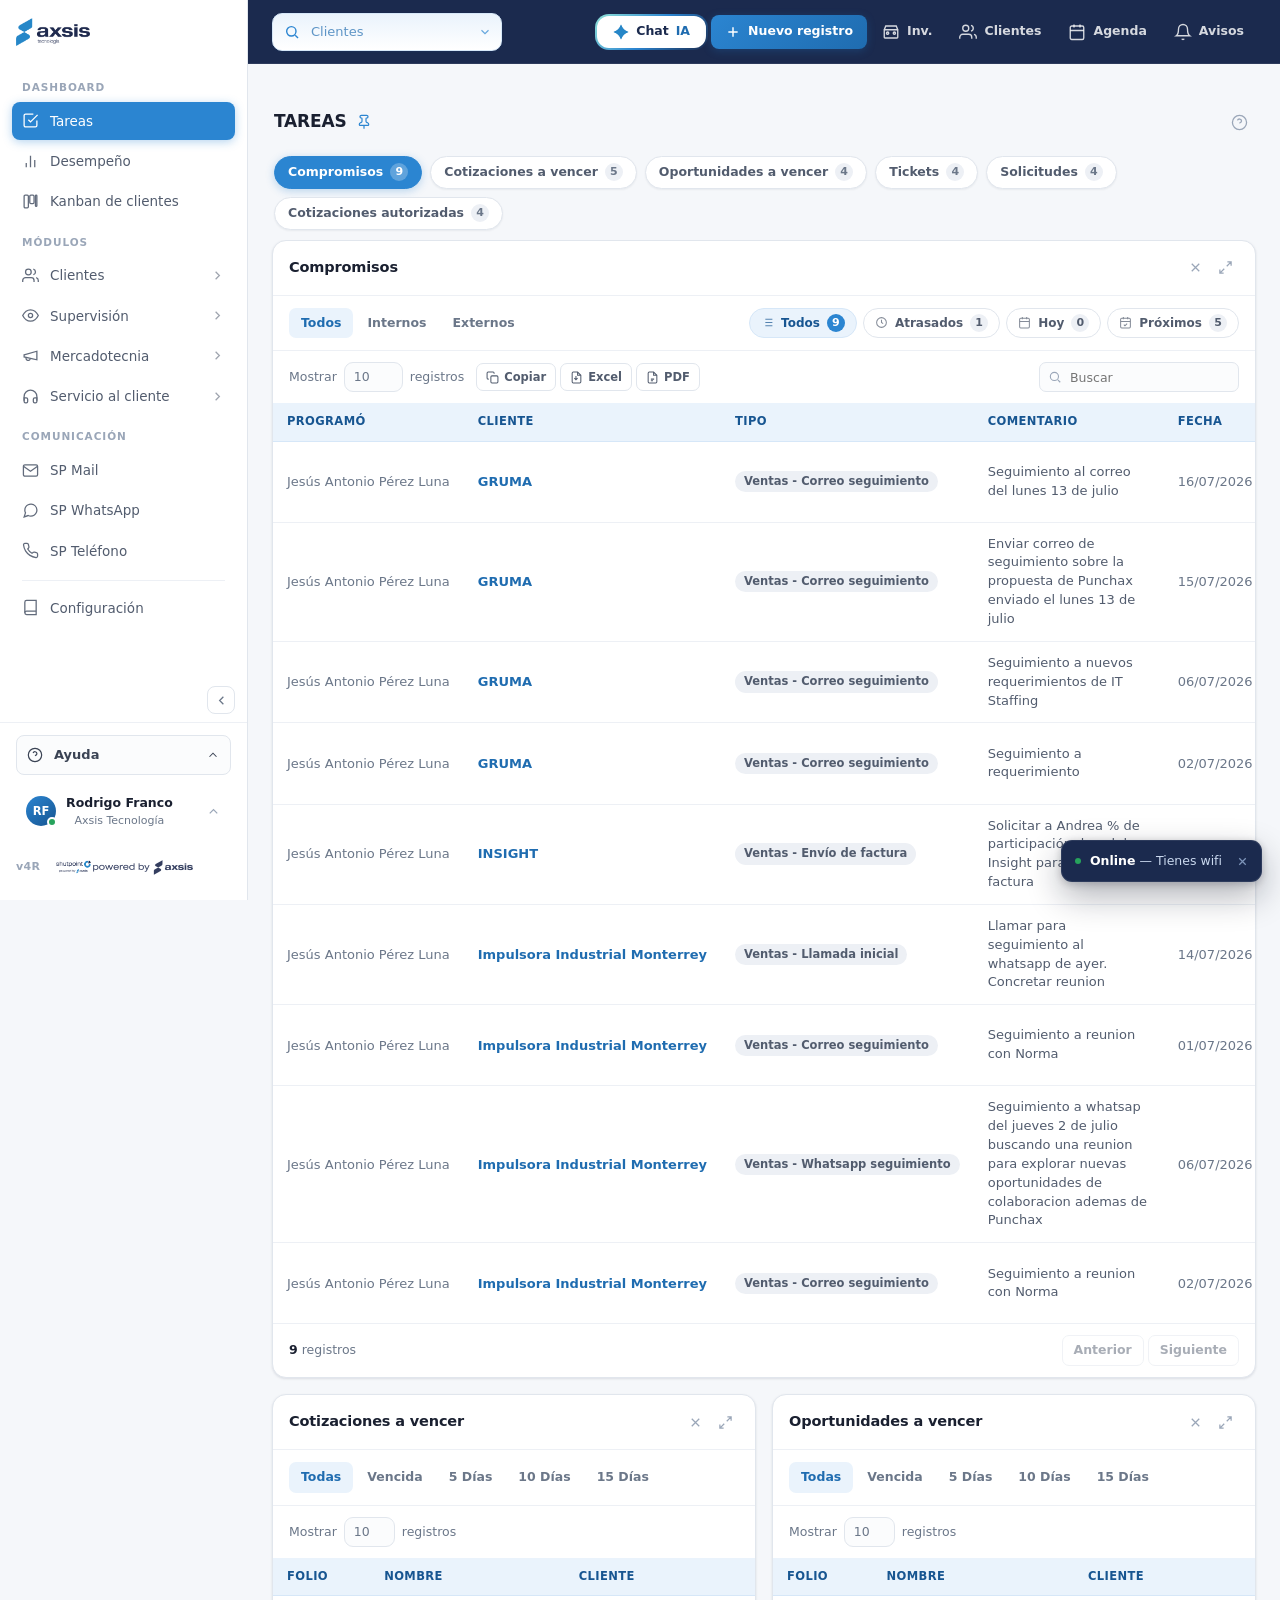
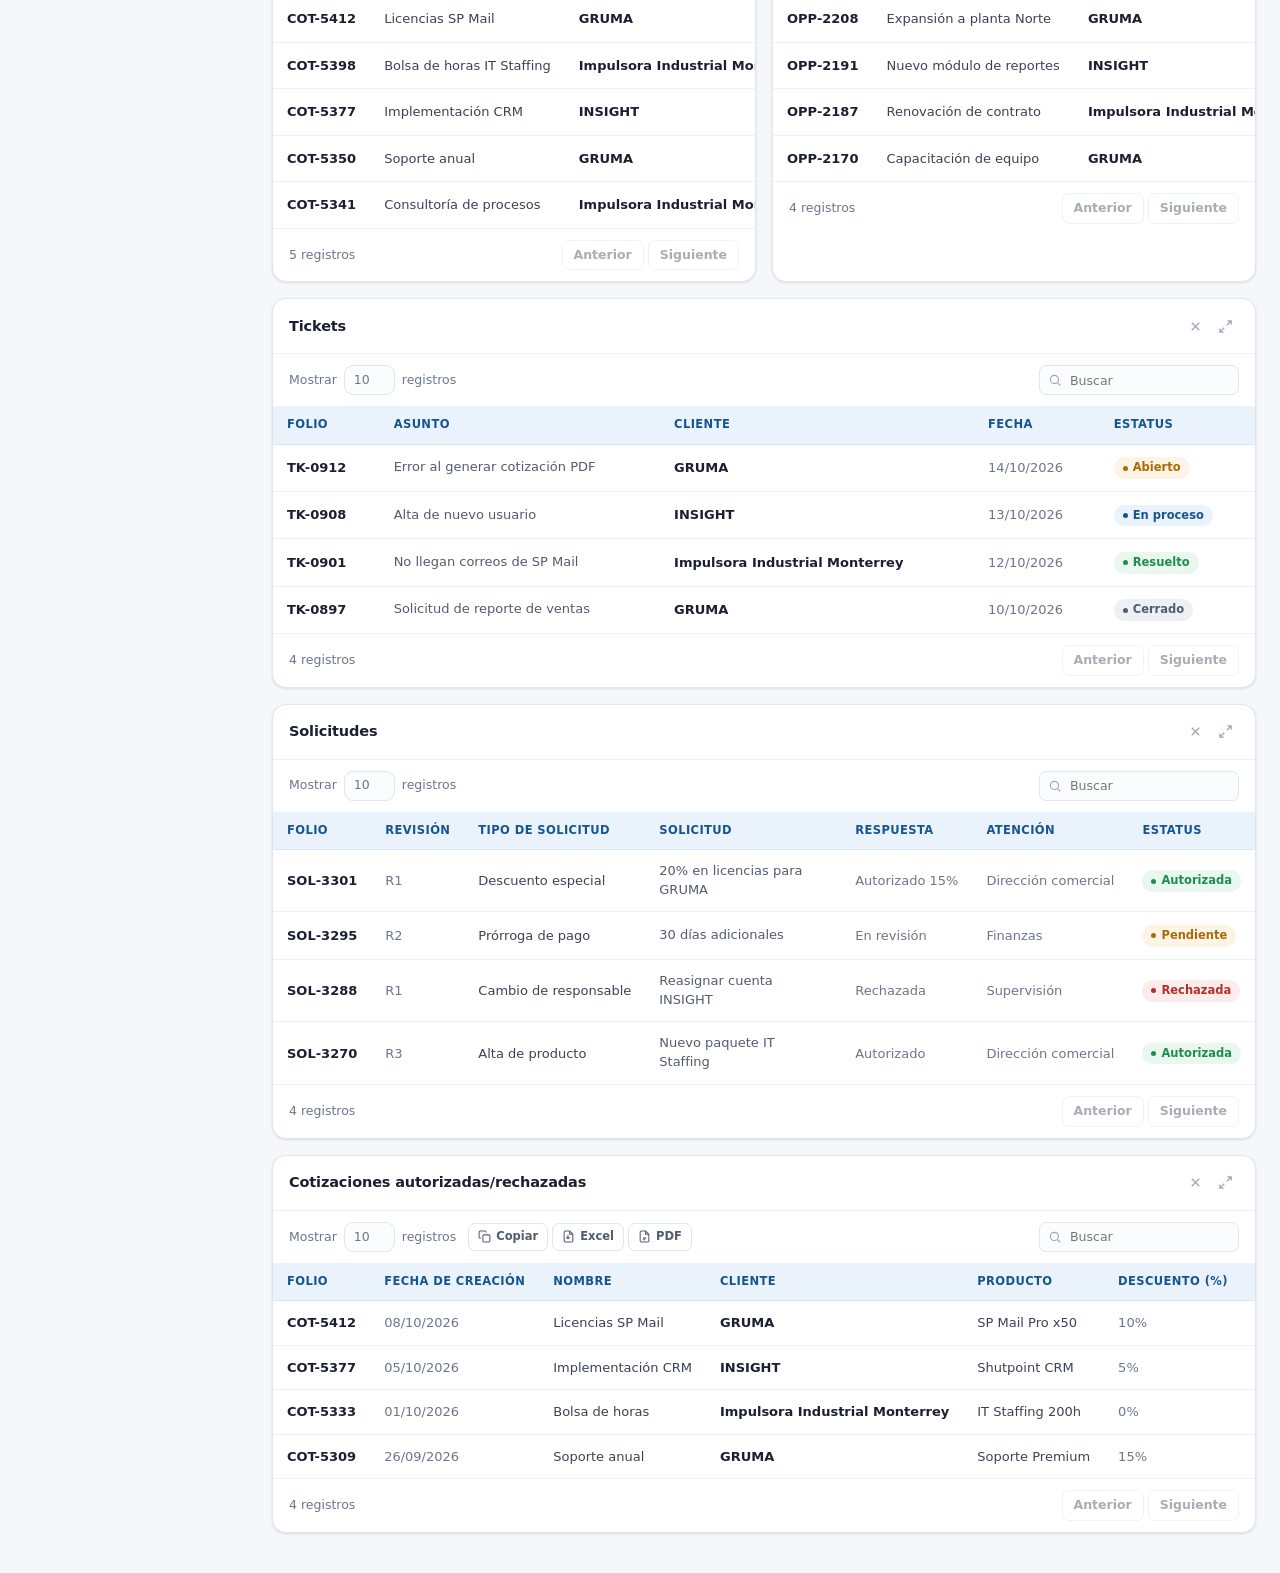
==== commit 7fd49a1a: "Recortar padding transparente del logo Axsis y aumentar tamaño visible La imagen PNG del logo tenía " ====
--- a/index.html
+++ b/index.html
@@ -139,7 +139,7 @@
   transition:.16s var(--ease);
 }
 .brand-btn:hover{background:var(--brand-050)}
-.brand-btn .brand-full{height:28px}
+.brand-btn .brand-full{height:36px}
 .brand-btn .brand-icon{display:none;height:30px}
 
 .nav{flex:1;overflow-y:auto;padding:6px 12px 12px}
@@ -1566,8 +1566,8 @@
     <!-- Logo de Shutpoint sobre botón blanco -->
     <div class="logo-slot">
       <button class="brand-btn" data-goto="tareas" title="Ir a Tareas">
-        <img class="brand-full" src="[data-uri]" alt="Axsis" style="height:28px;width:auto" />
-        <img class="brand-icon" src="[data-uri]" alt="Axsis" style="height:26px;width:auto" />
+        <img class="brand-full" src="[data-uri]" alt="Axsis" style="height:28px;width:auto" />
+        <img class="brand-icon" src="[data-uri]" alt="Axsis" style="height:26px;width:auto" />
       </button>
     </div>
 
@@ -1719,7 +1719,7 @@
       </button>
 
       <button class="bb-ai" aria-label="Chat IA">
-        <img class="star-ico" src="[data-uri]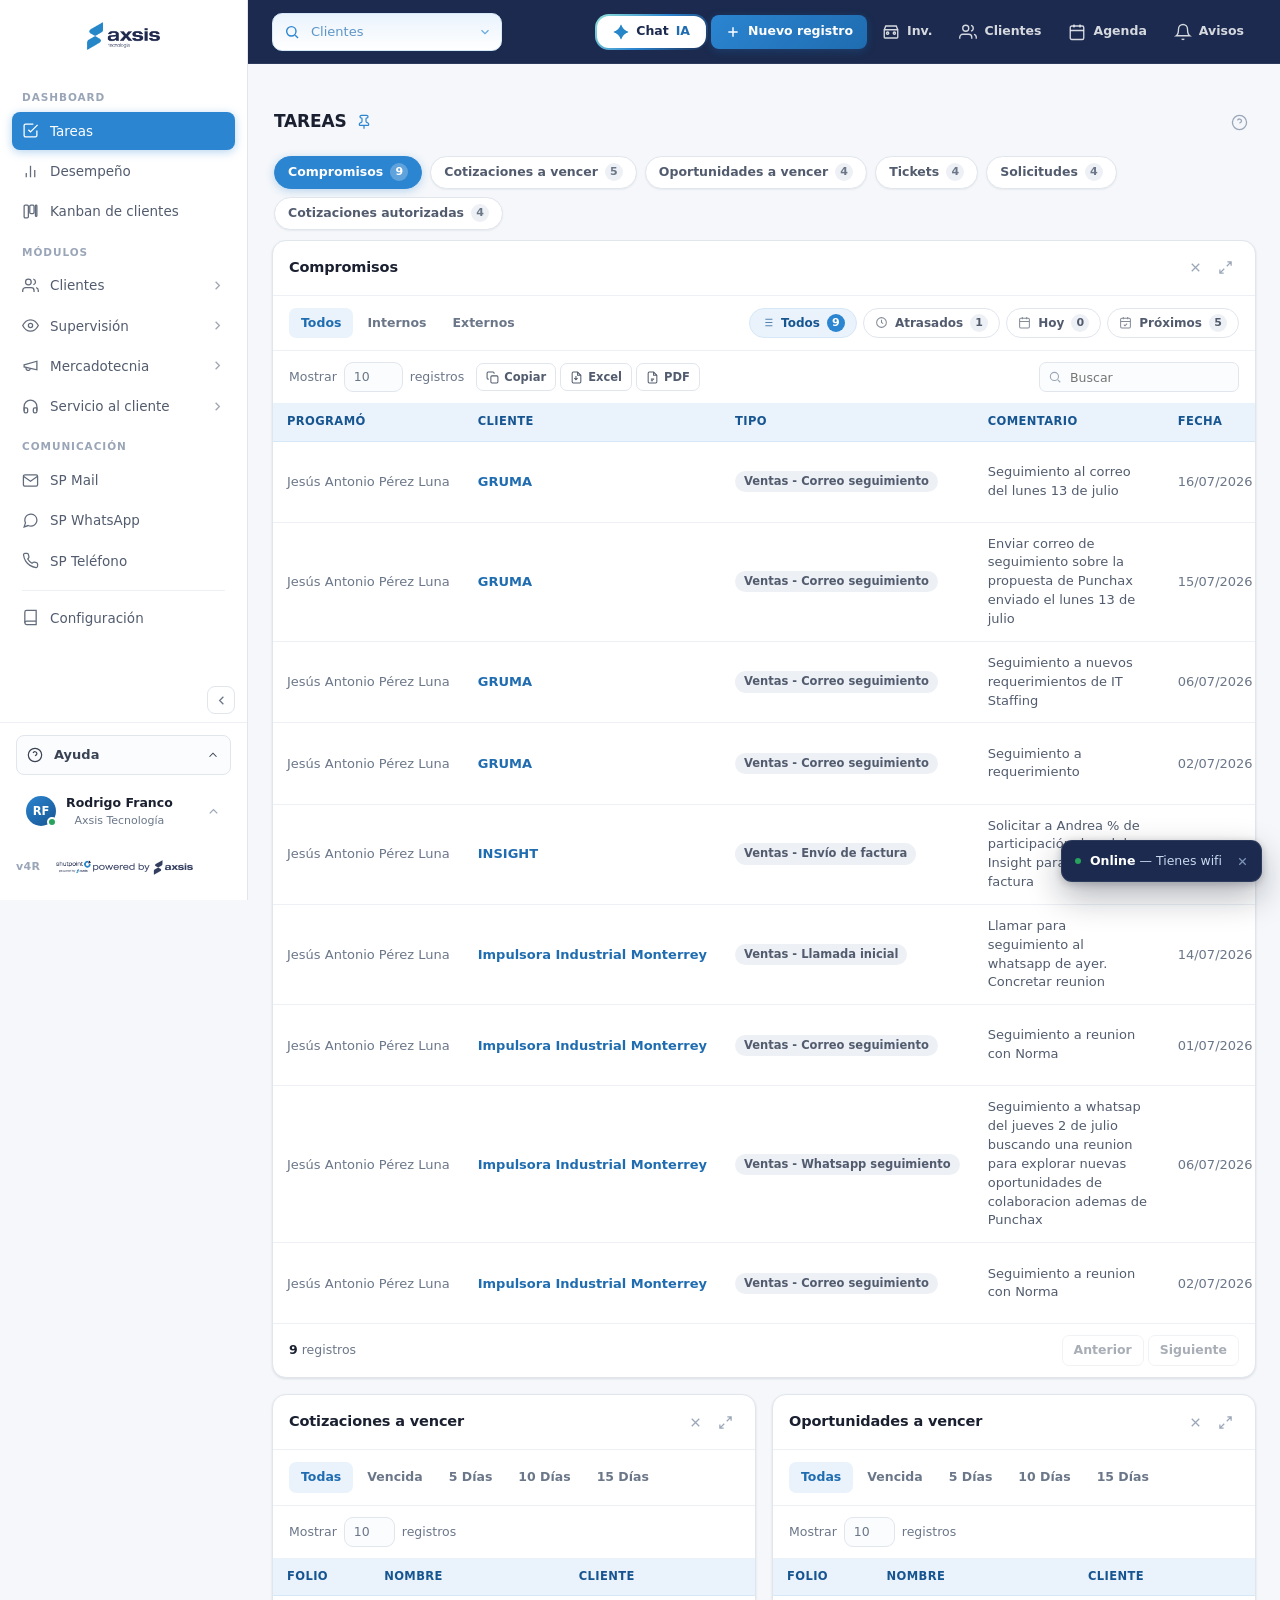
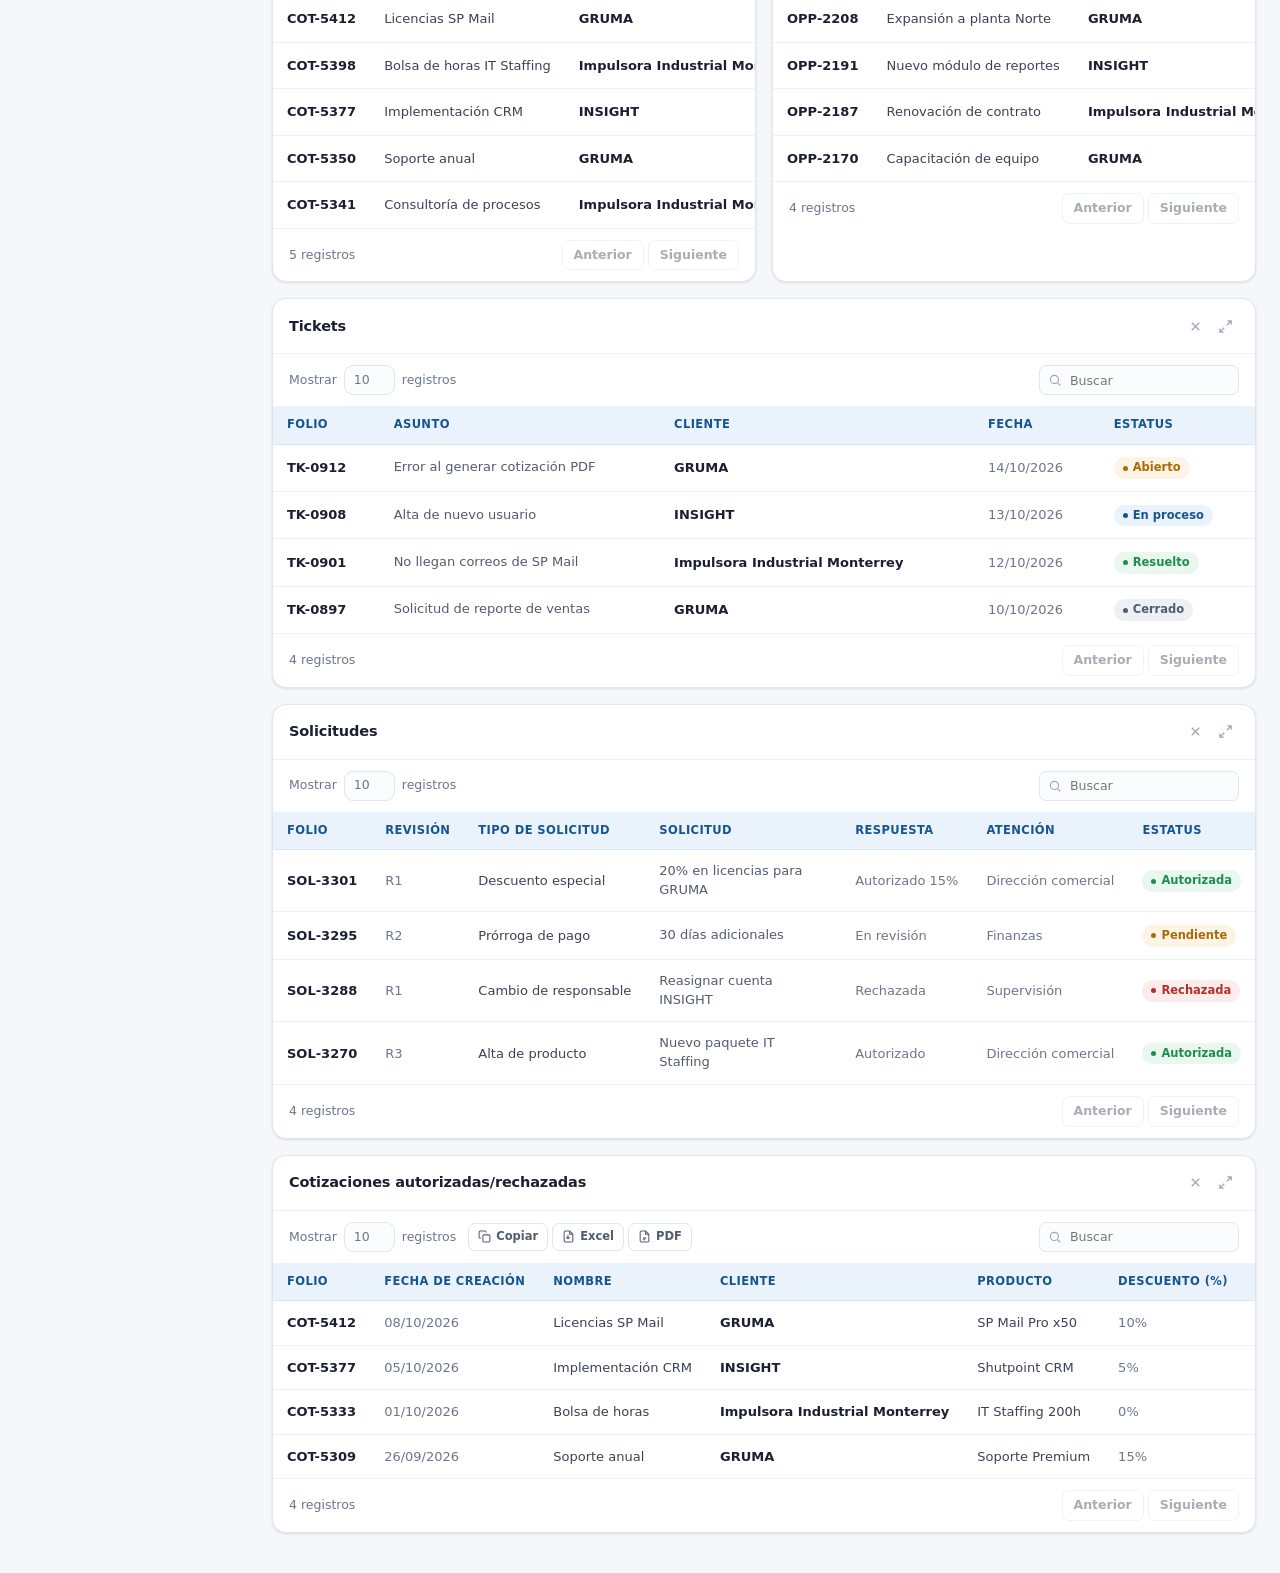
==== commit 8d395f09: "Logo Axsis: ancho completo del sidebar, centrado, sin max-height Cambia el logo de height fijo a wid" ====
--- a/index.html
+++ b/index.html
@@ -126,20 +126,20 @@
 }
 
 .logo-slot{
-  margin:18px 16px 16px;
-  display:flex;align-items:center;
+  margin:10px 10px 10px;
+  display:flex;align-items:center;justify-content:center;
   transition:.2s var(--ease);
 }
-.logo-slot img{display:block;width:auto;max-width:100%}
+.logo-slot img{display:block}
 
 /* El logo ya no lleva botón: va directo sobre el sidebar blanco */
 .brand-btn{
-  display:inline-flex;align-items:center;justify-content:center;
-  border-radius:10px;padding:8px 12px;margin:-8px -12px;
+  display:flex;width:100%;align-items:center;justify-content:center;
+  border-radius:12px;padding:12px 14px;
   transition:.16s var(--ease);
 }
 .brand-btn:hover{background:var(--brand-050)}
-.brand-btn .brand-full{height:36px}
+.brand-btn .brand-full{width:100%;height:auto;display:block}
 .brand-btn .brand-icon{display:none;height:30px}
 
 .nav{flex:1;overflow-y:auto;padding:6px 12px 12px}
@@ -1363,7 +1363,7 @@
   .sidebar.open{transform:none}
   .sidebar .nav-item span.lbl,.sidebar .nav-label,.sidebar .user-mini .meta,.sidebar .nav-item .chip{display:block}
   .sidebar .nav-item{justify-content:flex-start;padding:9px 10px}
-  .sidebar .logo-slot{margin:18px 16px 16px;justify-content:flex-start}
+  .sidebar .logo-slot{margin:10px 10px 10px;justify-content:center}
   .sidebar .logo-slot .brand-full{display:block}
   .sidebar .logo-slot .brand-icon{display:none}
   .sidebar .brand-btn{padding:10px 14px;border-radius:12px}
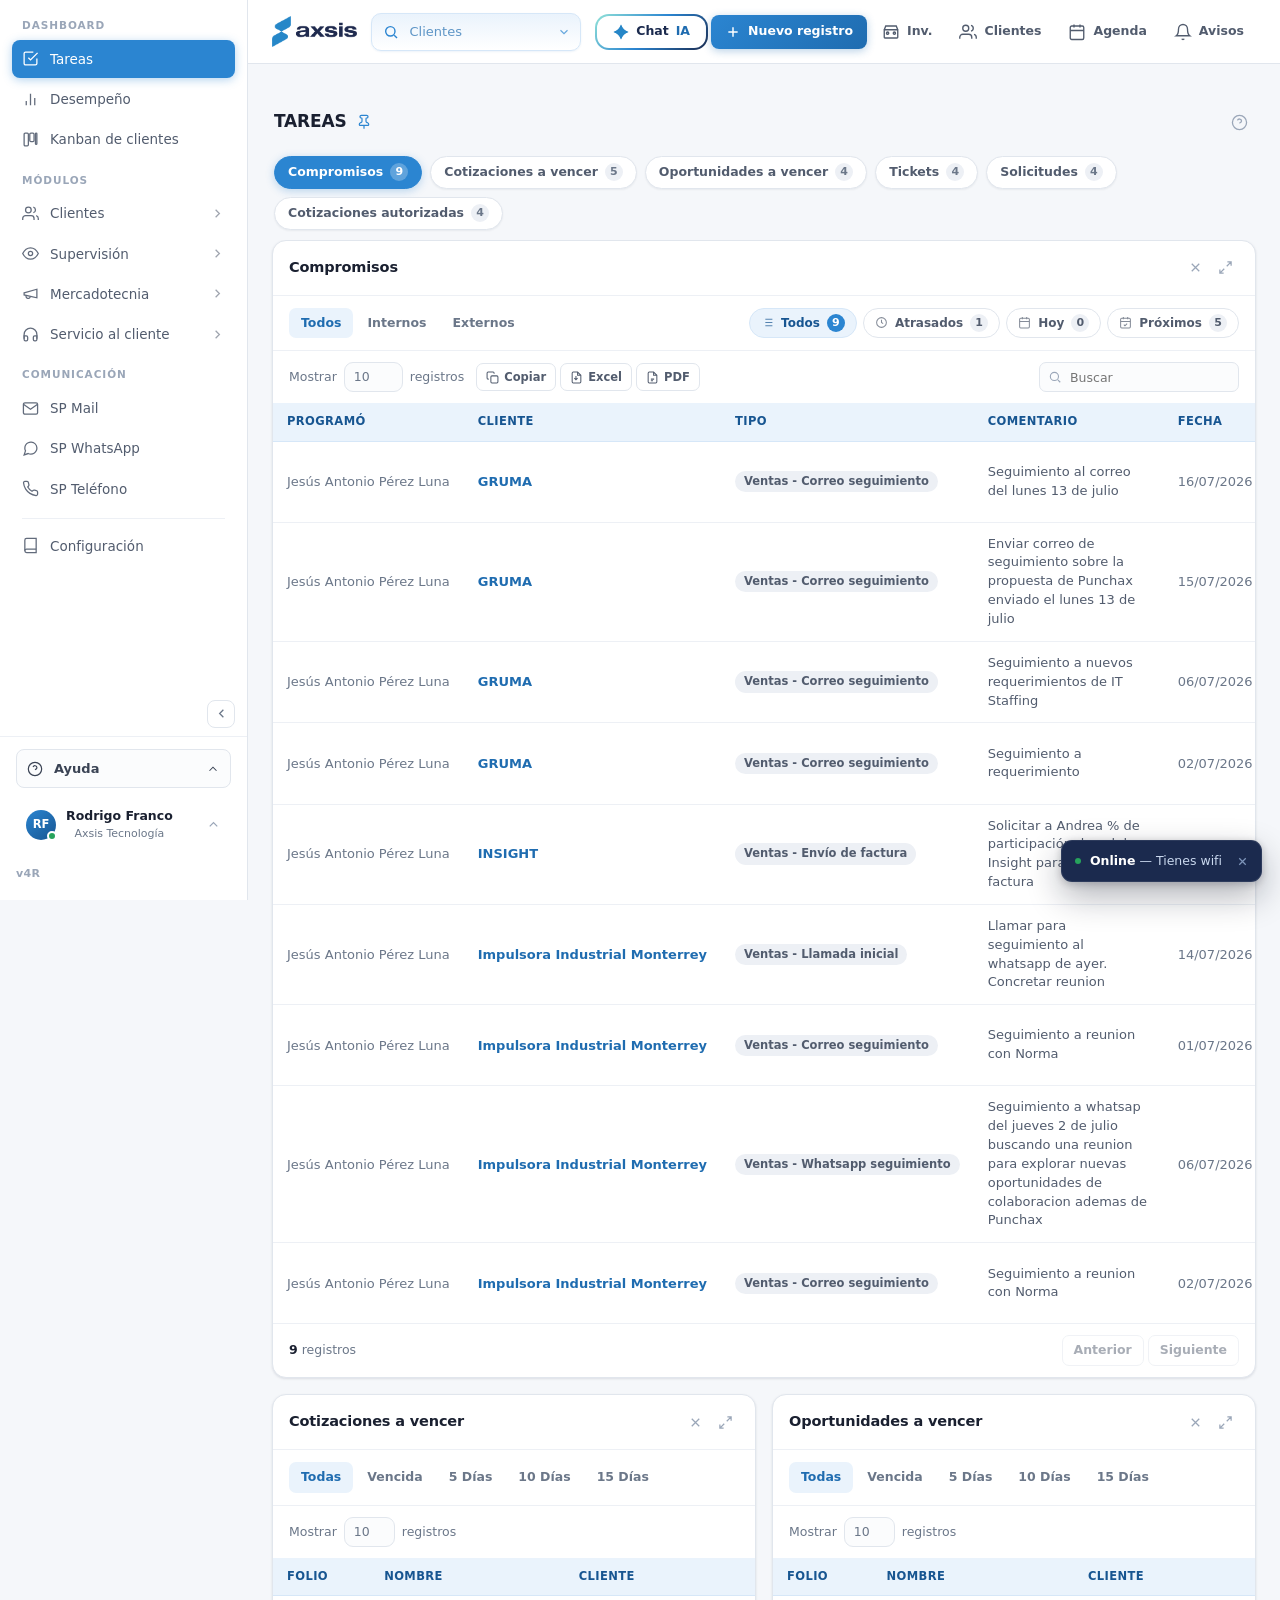
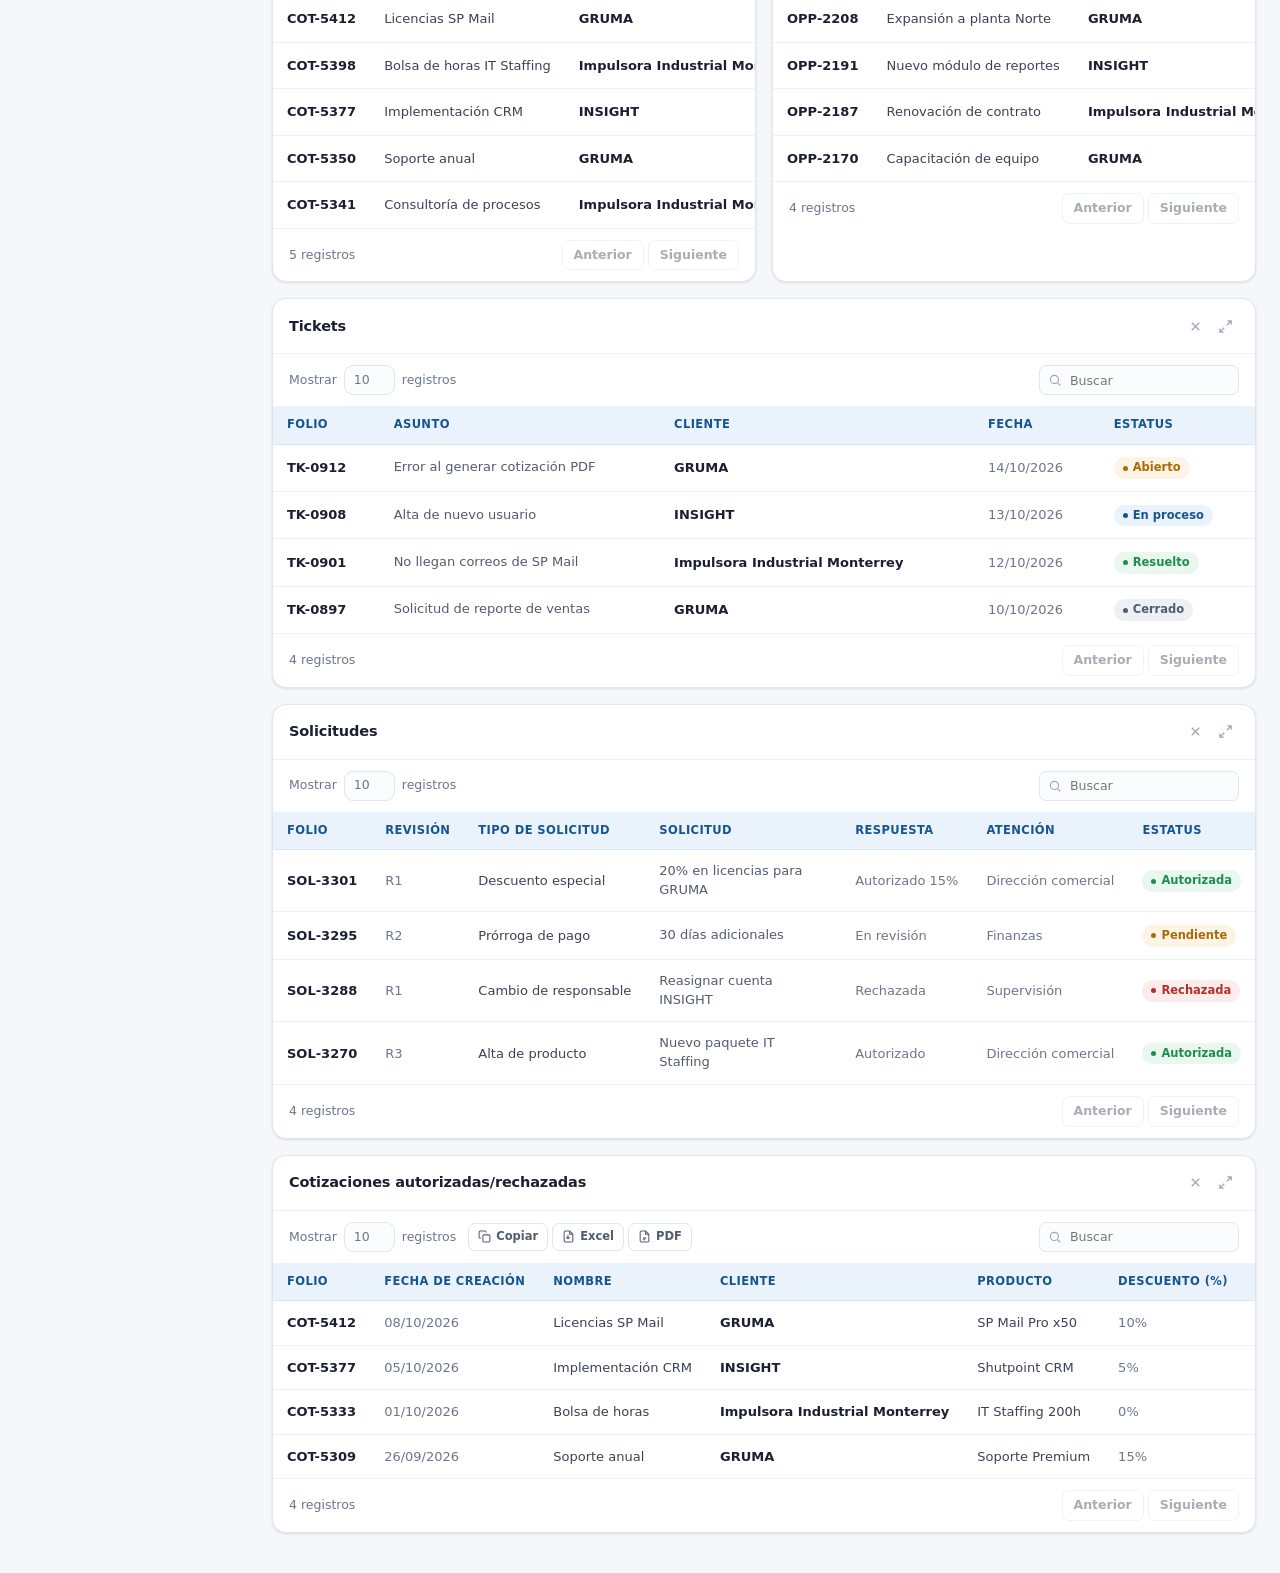
==== commit a1eac0bc: "Header blanco con logo Axsis; logo sale del sidebar al topbar - Topbar cambia de fondo navy a blanco" ====
--- a/index.html
+++ b/index.html
@@ -127,7 +127,7 @@
 
 .logo-slot{
   margin:10px 10px 10px;
-  display:flex;align-items:center;justify-content:center;
+  display:none;align-items:center;justify-content:center;
   transition:.2s var(--ease);
 }
 .logo-slot img{display:block}
@@ -190,8 +190,8 @@
 
 .topbar{
   height:var(--topbar-h);flex:none;
-  background:var(--navy-900);
-  border-bottom:1px solid rgba(255,255,255,.08);
+  background:#fff;
+  border-bottom:1px solid var(--gray-200);
   display:flex;align-items:center;gap:14px;
   padding:0 24px;
   position:sticky;top:0;z-index:30;
@@ -392,8 +392,8 @@
 @media (max-width:520px){.tb-actions{gap:2px}}
 
 /* Logo de Shutpoint en la barra superior (solo móvil, fuera del drawer) */
-.topbar-logo{display:none;align-items:center;height:28px}
-.topbar-logo img{height:22px;width:auto;display:block}
+.topbar-logo{display:flex;align-items:center;height:36px}
+.topbar-logo img{height:32px;width:auto;display:block;object-fit:contain}
 
 /* Pie del sidebar: Contáctanos, perfil y, hasta abajo, powered by axsis */
 .sidebar-foot{display:flex;flex-direction:column}
@@ -421,15 +421,15 @@
 .action-bar > .bb-pop:has(#notifBtn){order:6}
 .bb-btn{
   display:inline-flex;align-items:center;gap:7px;height:34px;padding:0 12px;
-  border-radius:9px;font-size:12.5px;font-weight:550;color:rgba(255,255,255,.82);
+  border-radius:9px;font-size:12.5px;font-weight:550;color:var(--gray-600);
   white-space:nowrap;transition:.15s var(--ease);
 }
 .bb-btn svg{width:18px;height:18px;stroke:currentColor;stroke-width:1.8;fill:none;flex:none}
-.bb-btn:hover{background:rgba(255,255,255,.14);color:#fff}
+.bb-btn:hover{background:var(--brand-050);color:var(--brand-700)}
 .bb-cta{height:34px;padding:0 14px}
 .bb-cta svg{width:16px;height:16px}
 .bb-bell{position:relative;display:inline-flex}
-.bb-bell .badge-dot{top:-1px;right:-1px;border-color:var(--navy-900)}
+.bb-bell .badge-dot{top:-1px;right:-1px;border-color:#fff}
 .bb-pop{display:inline-flex}
 /* En escritorio los menús de las acciones abren hacia abajo */
 .action-bar .menu-pop.up{top:calc(100% + 10px);bottom:auto}
@@ -441,10 +441,7 @@
 }
 
 @media (max-width:900px){
-  .topbar-logo{display:flex}
   .topbar .quick-search{flex:1;max-width:none}
-  /* En móvil el header vuelve a ser blanco (sin backdrop-filter para que el fixed escape) */
-  .topbar{backdrop-filter:none;-webkit-backdrop-filter:none;background:#fff;border-bottom-color:var(--gray-200)}
   /* La barra de acciones (navy) se fija abajo como navegación móvil */
   .action-bar{
     position:fixed;bottom:0;left:0;right:0;z-index:34;margin-left:0;
@@ -1361,8 +1358,17 @@
     box-shadow:var(--shadow-lg);
   }
   .sidebar.open{transform:none}
+  .sidebar .nav{background:var(--brand-500);border-radius:16px;margin:0 8px;padding:6px 8px 12px}
   .sidebar .nav-item span.lbl,.sidebar .nav-label,.sidebar .user-mini .meta,.sidebar .nav-item .chip{display:block}
-  .sidebar .nav-item{justify-content:flex-start;padding:9px 10px}
+  .sidebar .nav-item{justify-content:flex-start;padding:9px 10px;color:rgba(255,255,255,.85)}
+  .sidebar .nav-item:hover{background:rgba(255,255,255,.15);color:#fff}
+  .sidebar .nav-item.active{background:rgba(255,255,255,.22);color:#fff;box-shadow:none}
+  .sidebar .nav-item.active .chip{background:rgba(255,255,255,.24);color:#fff}
+  .sidebar .nav-item .chip{background:rgba(255,255,255,.18);color:rgba(255,255,255,.9)}
+  .sidebar .nav-label{color:rgba(255,255,255,.55)}
+  .sidebar .nav-sep{background:rgba(255,255,255,.18)}
+  .sidebar .side-action{color:rgba(255,255,255,.85)}
+  .sidebar .side-action:hover{background:rgba(255,255,255,.15);color:#fff}
   .sidebar .logo-slot{margin:10px 10px 10px;justify-content:center}
   .sidebar .logo-slot .brand-full{display:block}
   .sidebar .logo-slot .brand-icon{display:none}
@@ -1703,7 +1709,7 @@
       <button class="hamburger" id="hamburger" aria-label="Menú">
         <svg viewBox="0 0 24 24"><path d="M3 6h18M3 12h18M3 18h18"/></svg>
       </button>
-      <a class="topbar-logo" href="#" aria-label="Shutpoint"><img src="assets/brand/shutpoint-logo-trim.png" alt="Shutpoint" /></a>
+      <a class="topbar-logo" href="#" aria-label="Axsis"><img src="assets/brand/axsis-logo-trim.png" alt="Axsis" /></a>
 
       <div class="quick-search">
         <svg class="qs-ico" viewBox="0 0 24 24"><circle cx="11" cy="11" r="7"/><path d="M21 21l-4.2-4.2"/></svg>
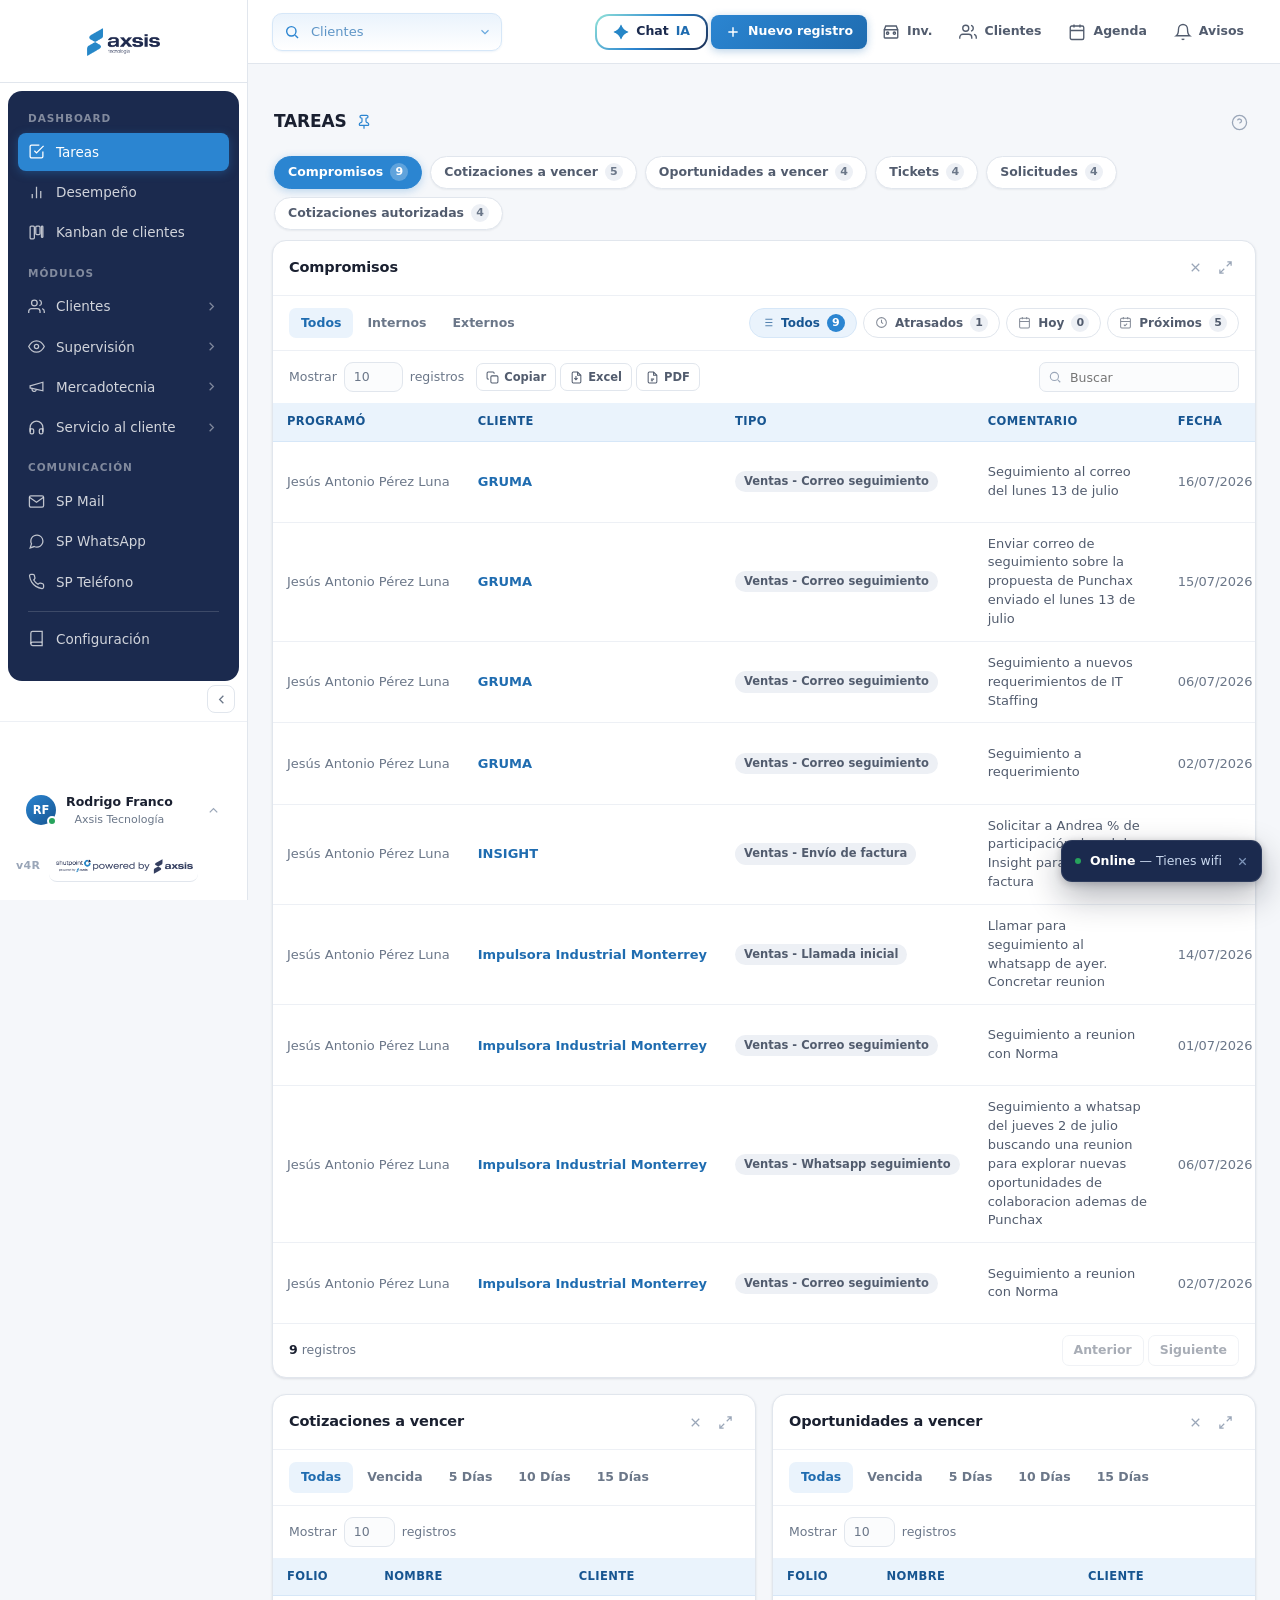
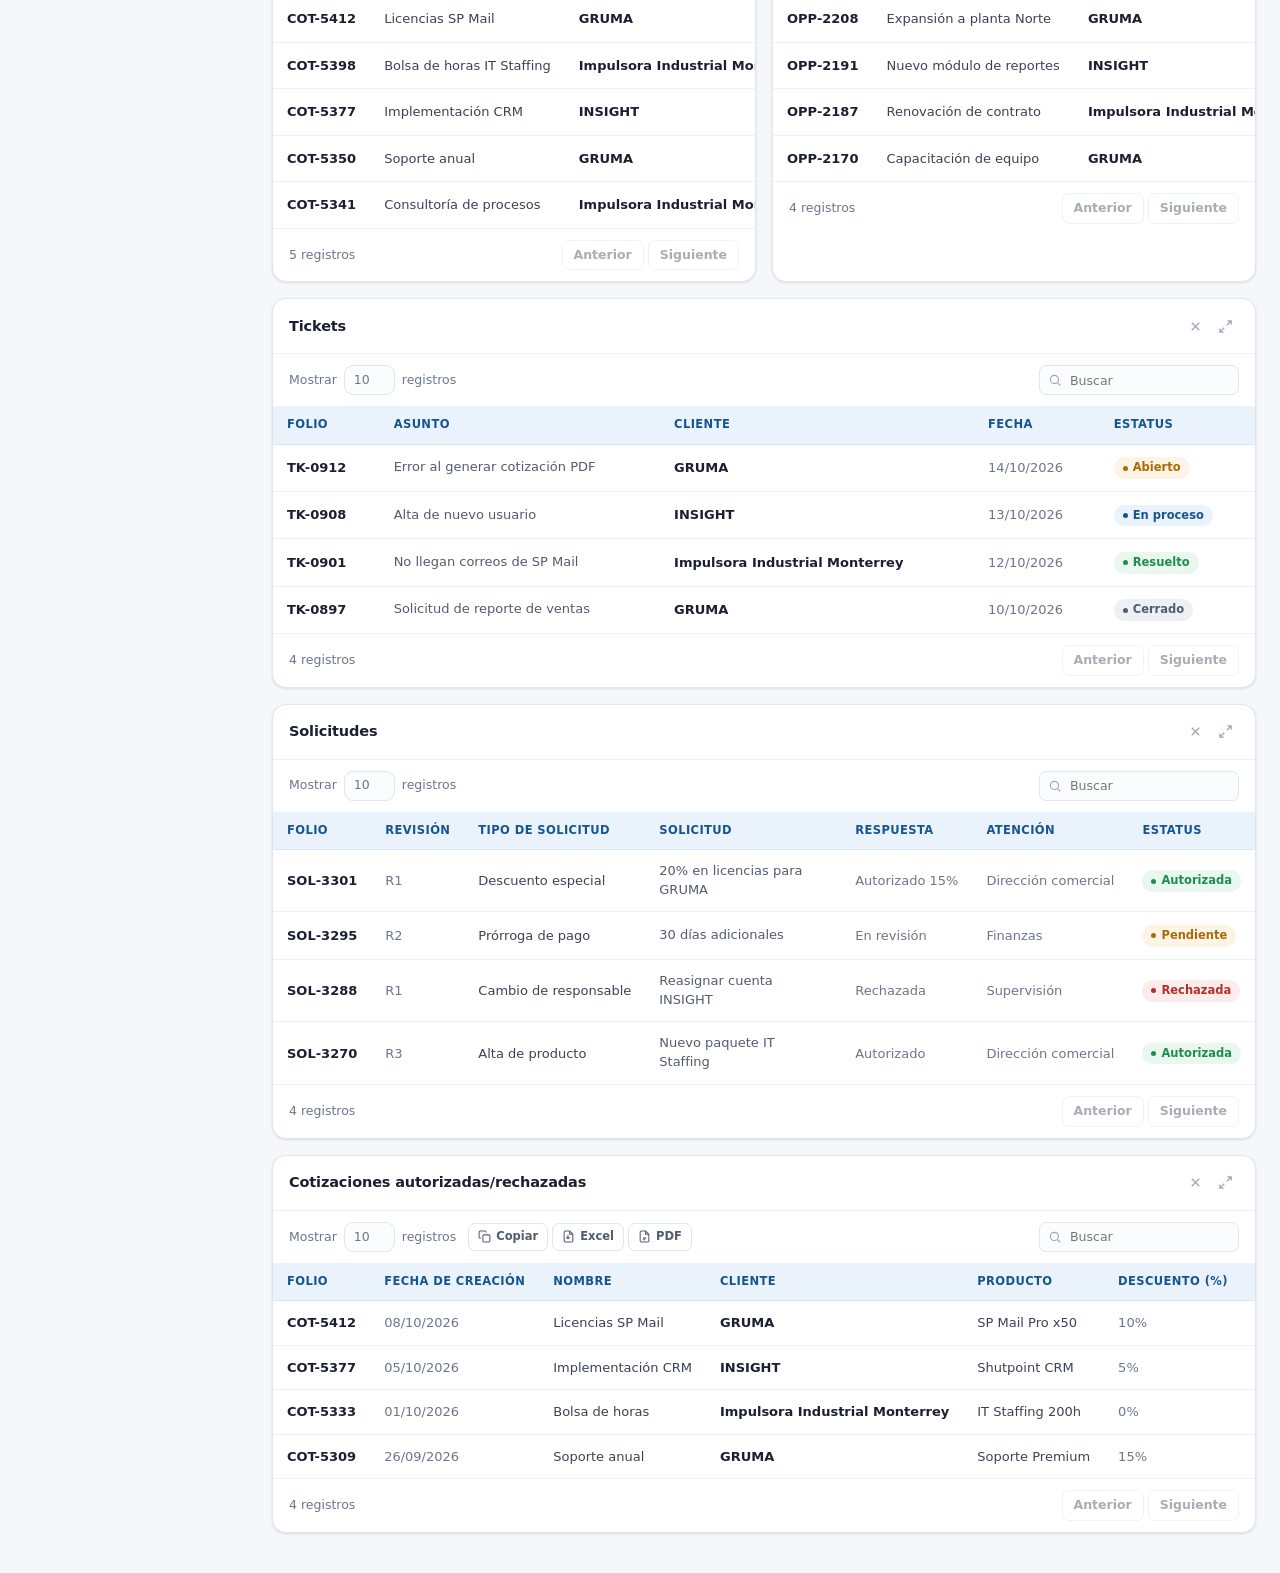
==== commit af336ef9: "Sidebar: logo Axsis arriba con borde, nav navy oscuro debajo, footer blanco - Logo Axsis vuelve al s" ====
--- a/index.html
+++ b/index.html
@@ -126,8 +126,9 @@
 }
 
 .logo-slot{
-  margin:10px 10px 10px;
-  display:none;align-items:center;justify-content:center;
+  margin:0;padding:16px 16px 14px;justify-content:center;
+  display:flex;align-items:center;
+  border-bottom:1px solid var(--gray-200);
   transition:.2s var(--ease);
 }
 .logo-slot img{display:block}
@@ -142,32 +143,32 @@
 .brand-btn .brand-full{width:100%;height:auto;display:block}
 .brand-btn .brand-icon{display:none;height:30px}
 
-.nav{flex:1;overflow-y:auto;padding:6px 12px 12px}
+.nav{flex:1;overflow-y:auto;padding:8px 10px 12px;background:var(--navy-900);border-radius:14px;margin:8px 8px 0}
 .nav-label{
   padding:12px 10px 6px;
   font-size:10.5px;font-weight:600;letter-spacing:.09em;text-transform:uppercase;
-  color:var(--gray-400);
+  color:rgba(255,255,255,.45);
 }
 .nav-item{
   display:flex;align-items:center;gap:11px;width:100%;
   padding:9px 10px;margin-bottom:2px;
   border-radius:8px;
-  color:var(--gray-600);
+  color:rgba(255,255,255,.8);
   font-size:13.5px;font-weight:500;
   text-align:left;
   transition:background .16s var(--ease),color .16s var(--ease);
   position:relative;
 }
 .nav-item svg{width:17px;height:17px;stroke:currentColor;stroke-width:1.8;fill:none;opacity:.9}
-.nav-item:hover{background:var(--brand-050);color:var(--brand-700)}
+.nav-item:hover{background:rgba(255,255,255,.12);color:#fff}
 .nav-item.active{background:var(--brand-500);color:#fff;box-shadow:0 2px 10px rgba(43,133,209,.35)}
 .nav-item.active svg{opacity:1}
 .nav-item .chip{
   margin-left:auto;font-size:11px;font-weight:600;
-  background:var(--gray-100);color:var(--gray-600);
+  background:rgba(255,255,255,.15);color:rgba(255,255,255,.8);
   padding:1px 7px;border-radius:99px;
 }
-.nav-item:hover .chip{background:var(--brand-100);color:var(--brand-700)}
+.nav-item:hover .chip{background:rgba(255,255,255,.22);color:#fff}
 .nav-item.active .chip{background:rgba(255,255,255,.24);color:#fff}
 
 .sidebar-foot{padding:12px 16px 16px;border-top:1px solid var(--gray-100)}
@@ -392,7 +393,7 @@
 @media (max-width:520px){.tb-actions{gap:2px}}
 
 /* Logo de Shutpoint en la barra superior (solo móvil, fuera del drawer) */
-.topbar-logo{display:flex;align-items:center;height:36px}
+.topbar-logo{display:none;align-items:center;height:36px}
 .topbar-logo img{height:32px;width:auto;display:block;object-fit:contain}
 
 /* Pie del sidebar: Contáctanos, perfil y, hasta abajo, powered by axsis */
@@ -530,12 +531,12 @@
 .side-action{
   display:flex;align-items:center;gap:11px;width:100%;
   padding:9px 10px;margin-bottom:10px;border-radius:8px;
-  border:1px solid var(--gray-200);background:var(--gray-025);
-  font-size:13px;font-weight:550;color:var(--gray-700);text-align:left;
+  border:1px solid rgba(255,255,255,.15);background:rgba(255,255,255,.08);
+  font-size:13px;font-weight:550;color:rgba(255,255,255,.8);text-align:left;
   transition:.15s var(--ease);
 }
 .side-action svg{width:16px;height:16px;stroke:currentColor;stroke-width:1.8;fill:none;flex:none}
-.side-action:hover{background:var(--brand-050);border-color:var(--brand-100);color:var(--brand-700)}
+.side-action:hover{background:rgba(255,255,255,.15);border-color:rgba(255,255,255,.25);color:#fff}
 .side-action .sa-caret{margin-left:auto;transition:transform .18s var(--ease)}
 .side-action[aria-expanded="true"] .sa-caret{transform:rotate(180deg)}
 .user-mini{width:100%;box-sizing:border-box;cursor:pointer;border-radius:10px;padding:8px 9px;margin:0;border:1px solid transparent;transition:.15s var(--ease)}
@@ -1290,7 +1291,7 @@
 .brand-btn .axsis-word.brand-full{display:inline-flex;font-size:26px;height:auto}
 .brand-btn .axsis-word--mini{font-size:22px}
 .sp-axsis{font-size:12px;font-weight:700;color:var(--navy-900);letter-spacing:.01em;margin-right:7px;white-space:nowrap}
-.nav-sep{height:1px;background:var(--gray-100);margin:10px 10px 8px}
+.nav-sep{height:1px;background:rgba(255,255,255,.15);margin:10px 10px 8px}
 
 /* ---- Chat Mi-IA ---- */
 .bb-ai{
@@ -1324,7 +1325,7 @@
   .sidebar.collapsed .nav-item span.lbl,.sidebar.collapsed .nav-label,.sidebar.collapsed .user-mini .meta,.sidebar.collapsed .nav-item .chip,.sidebar.collapsed .side-action .lbl,.sidebar.collapsed .sp-axsis,.sidebar.collapsed .um-caret{display:none}
   .sidebar.collapsed .nav-item{justify-content:center;padding:10px}
   .sidebar.collapsed .side-action{justify-content:center}
-  .sidebar.collapsed .logo-slot{margin:16px 10px 14px;justify-content:center}
+  .sidebar.collapsed .logo-slot{display:flex;margin:0;padding:12px 10px;justify-content:center;border-bottom:1px solid var(--gray-200)}
   .sidebar.collapsed .logo-slot .brand-full{display:none}
   .sidebar.collapsed .logo-slot .brand-icon{display:block}
   .sidebar.collapsed .brand-btn{padding:10px;border-radius:12px}
@@ -1343,7 +1344,7 @@
   .sidebar{width:70px}
   .nav-item span.lbl,.nav-label,.user-mini .meta,.nav-item .chip{display:none}
   .nav-item{justify-content:center;padding:10px}
-  .logo-slot{margin:16px 10px 14px;justify-content:center}
+  .logo-slot{display:flex;margin:0;padding:12px 10px;justify-content:center;border-bottom:1px solid var(--gray-200)}
   .logo-slot .brand-full{display:none}
   .logo-slot .brand-icon{display:block}
   .brand-btn{padding:9px;border-radius:11px}
@@ -1358,18 +1359,10 @@
     box-shadow:var(--shadow-lg);
   }
   .sidebar.open{transform:none}
-  .sidebar .nav{background:var(--brand-500);border-radius:16px;margin:0 8px;padding:6px 8px 12px}
+  .sidebar .nav{background:var(--navy-900);border-radius:14px;margin:8px 8px 0;padding:8px 10px 12px}
   .sidebar .nav-item span.lbl,.sidebar .nav-label,.sidebar .user-mini .meta,.sidebar .nav-item .chip{display:block}
-  .sidebar .nav-item{justify-content:flex-start;padding:9px 10px;color:rgba(255,255,255,.85)}
-  .sidebar .nav-item:hover{background:rgba(255,255,255,.15);color:#fff}
-  .sidebar .nav-item.active{background:rgba(255,255,255,.22);color:#fff;box-shadow:none}
-  .sidebar .nav-item.active .chip{background:rgba(255,255,255,.24);color:#fff}
-  .sidebar .nav-item .chip{background:rgba(255,255,255,.18);color:rgba(255,255,255,.9)}
-  .sidebar .nav-label{color:rgba(255,255,255,.55)}
-  .sidebar .nav-sep{background:rgba(255,255,255,.18)}
-  .sidebar .side-action{color:rgba(255,255,255,.85)}
-  .sidebar .side-action:hover{background:rgba(255,255,255,.15);color:#fff}
-  .sidebar .logo-slot{margin:10px 10px 10px;justify-content:center}
+  .sidebar .nav-item{justify-content:flex-start;padding:9px 10px}
+  .sidebar .logo-slot{display:flex;margin:0;padding:16px 16px 14px;justify-content:center;border-bottom:1px solid var(--gray-200)}
   .sidebar .logo-slot .brand-full{display:block}
   .sidebar .logo-slot .brand-icon{display:none}
   .sidebar .brand-btn{padding:10px 14px;border-radius:12px}
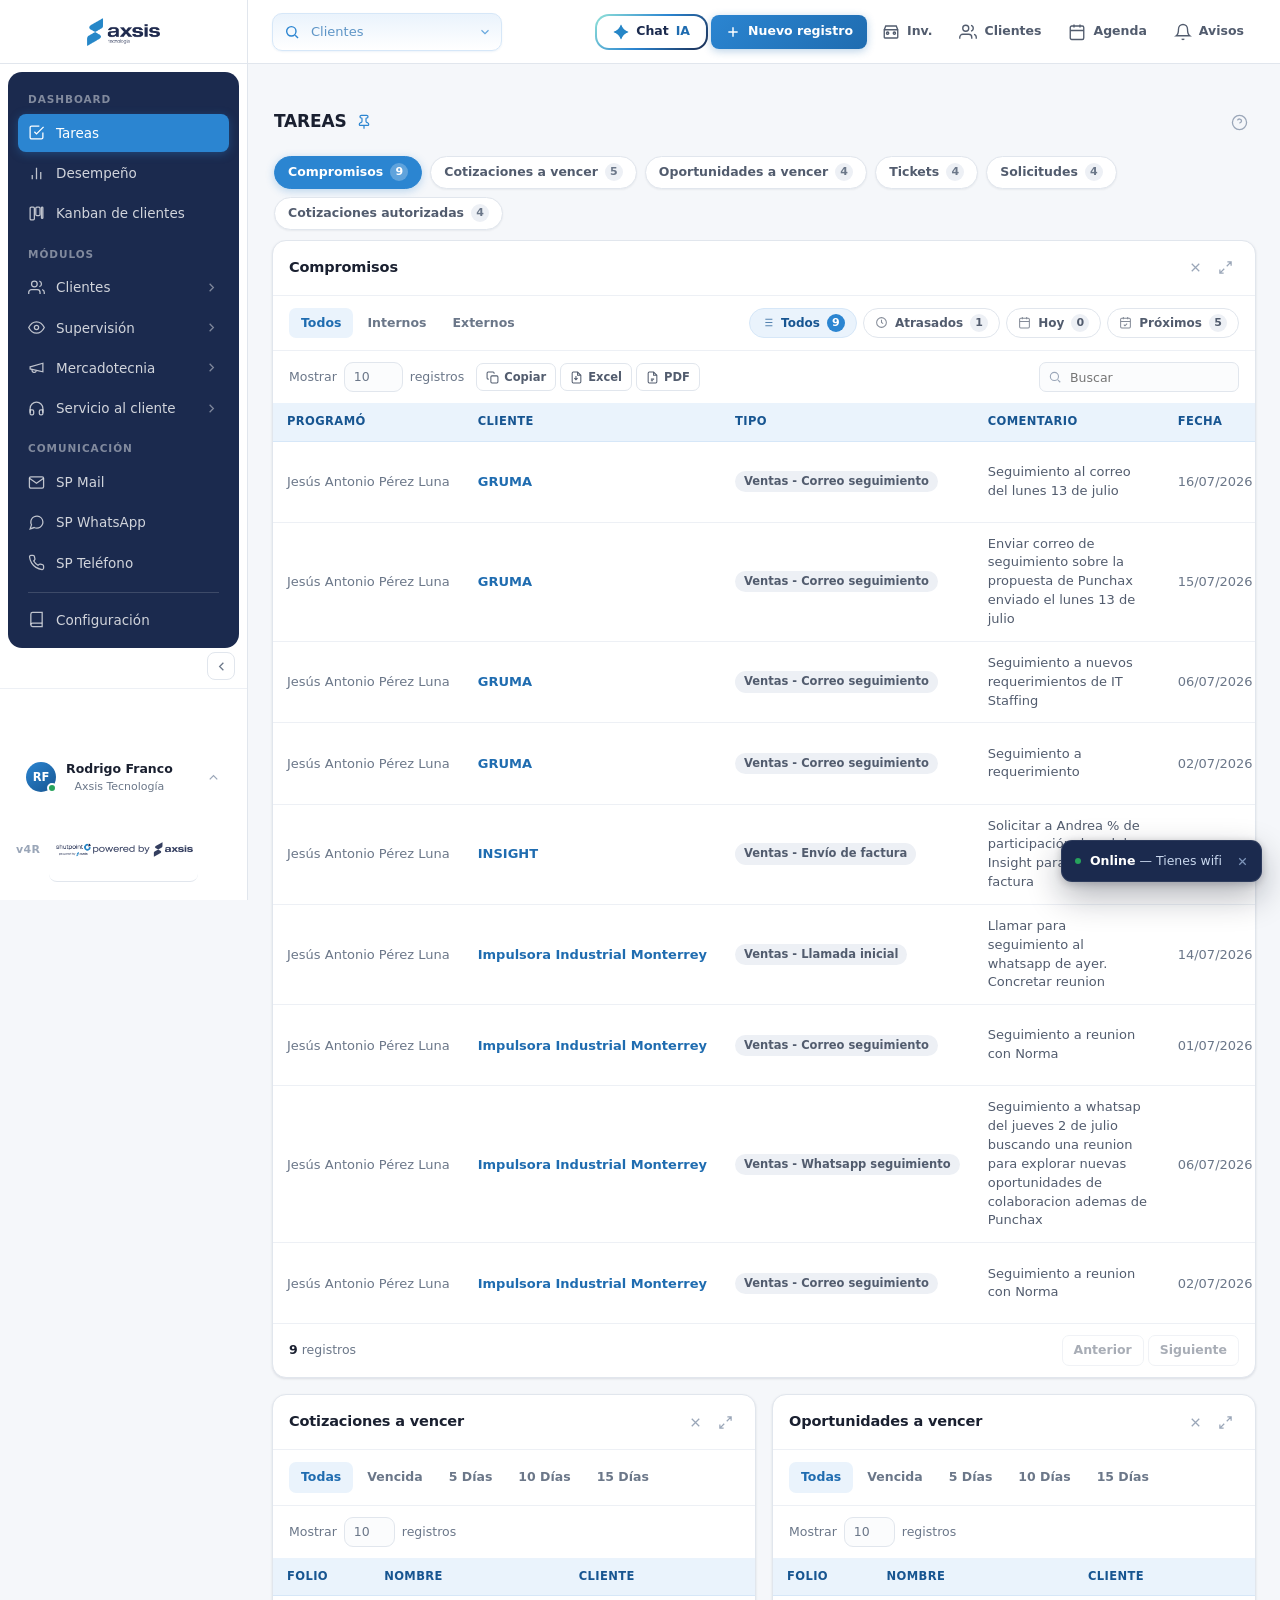
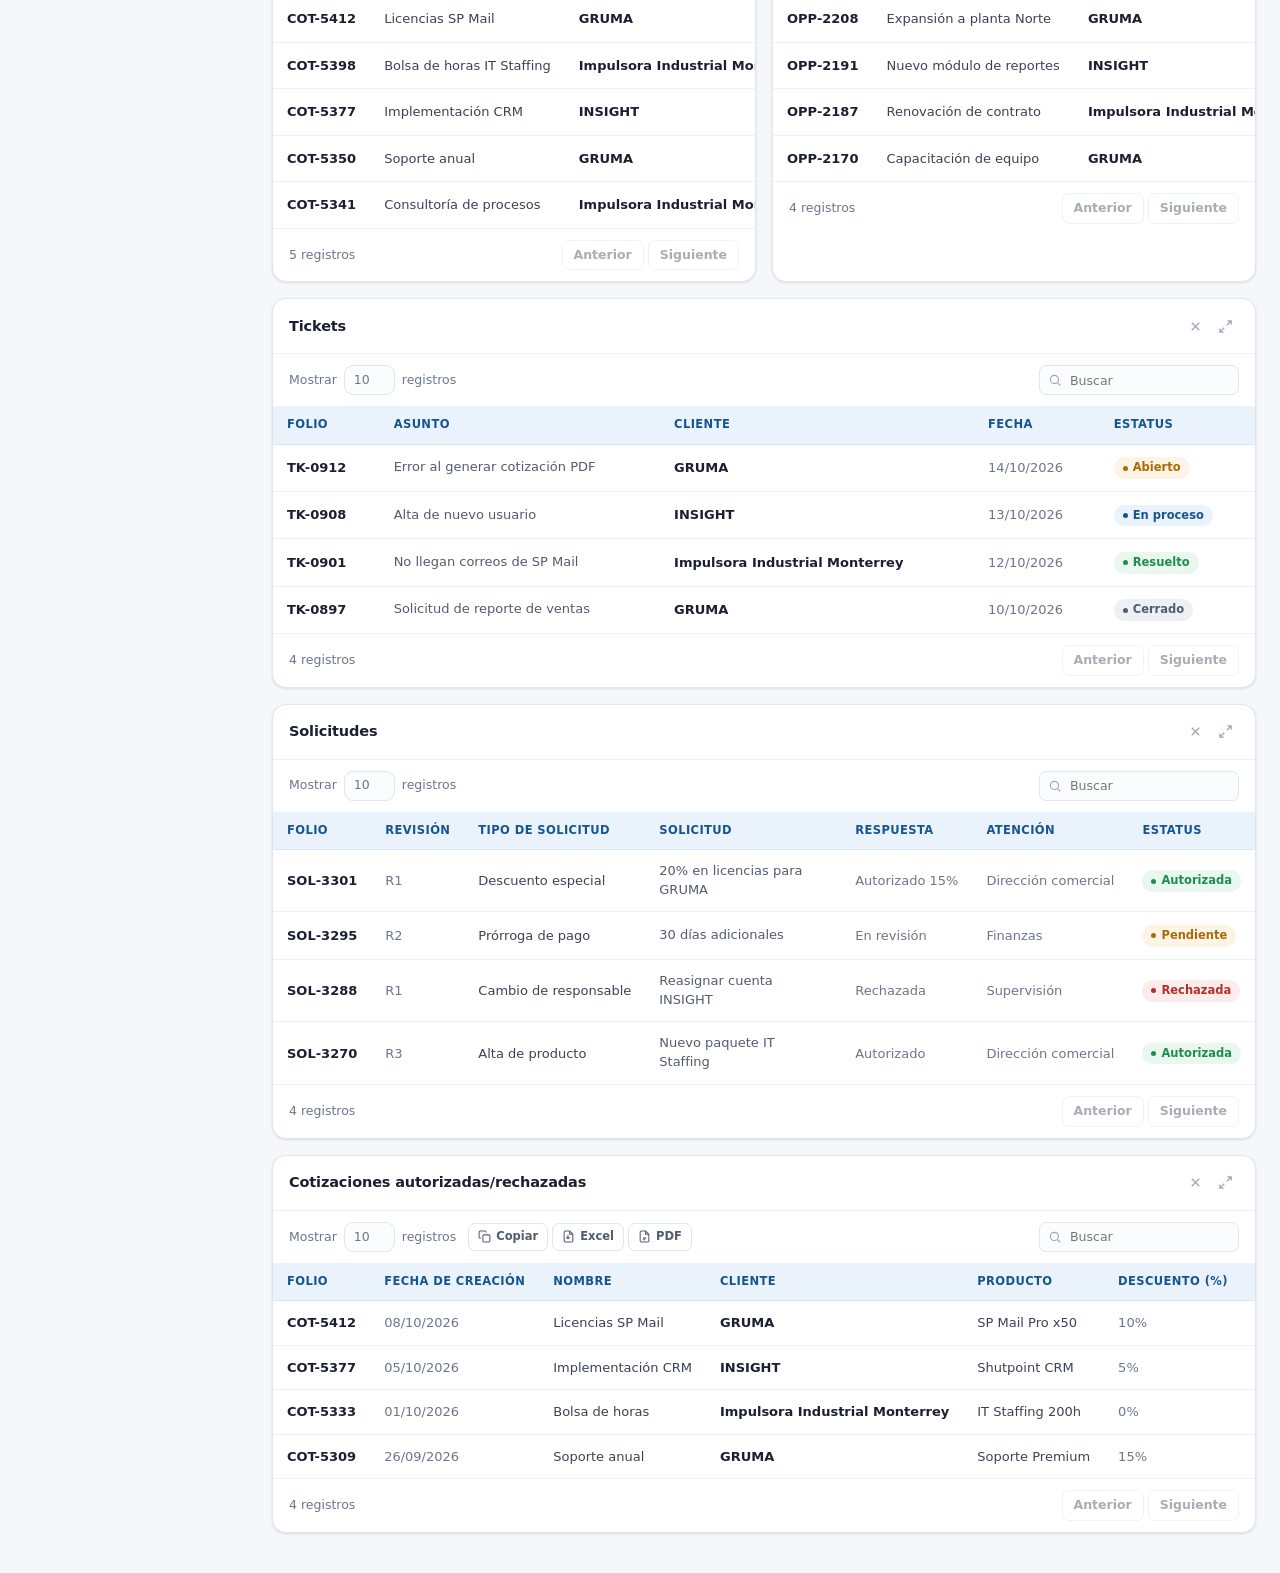
==== commit bfea96ff: "fix: logo-slot height matches topbar across all breakpoints Set height:var(--topbar-h) and remove ve" ====
--- a/index.html
+++ b/index.html
@@ -126,8 +126,9 @@
 }
 
 .logo-slot{
-  margin:0;padding:16px 16px 14px;justify-content:center;
+  margin:0;padding:0 16px;justify-content:center;
   display:flex;align-items:center;
+  height:var(--topbar-h);flex:none;
   border-bottom:1px solid var(--gray-200);
   transition:.2s var(--ease);
 }
@@ -1325,7 +1326,7 @@
   .sidebar.collapsed .nav-item span.lbl,.sidebar.collapsed .nav-label,.sidebar.collapsed .user-mini .meta,.sidebar.collapsed .nav-item .chip,.sidebar.collapsed .side-action .lbl,.sidebar.collapsed .sp-axsis,.sidebar.collapsed .um-caret{display:none}
   .sidebar.collapsed .nav-item{justify-content:center;padding:10px}
   .sidebar.collapsed .side-action{justify-content:center}
-  .sidebar.collapsed .logo-slot{display:flex;margin:0;padding:12px 10px;justify-content:center;border-bottom:1px solid var(--gray-200)}
+  .sidebar.collapsed .logo-slot{display:flex;margin:0;padding:0 10px;height:var(--topbar-h);justify-content:center;border-bottom:1px solid var(--gray-200)}
   .sidebar.collapsed .logo-slot .brand-full{display:none}
   .sidebar.collapsed .logo-slot .brand-icon{display:block}
   .sidebar.collapsed .brand-btn{padding:10px;border-radius:12px}
@@ -1344,7 +1345,7 @@
   .sidebar{width:70px}
   .nav-item span.lbl,.nav-label,.user-mini .meta,.nav-item .chip{display:none}
   .nav-item{justify-content:center;padding:10px}
-  .logo-slot{display:flex;margin:0;padding:12px 10px;justify-content:center;border-bottom:1px solid var(--gray-200)}
+  .logo-slot{display:flex;margin:0;padding:0 10px;height:var(--topbar-h);justify-content:center;border-bottom:1px solid var(--gray-200)}
   .logo-slot .brand-full{display:none}
   .logo-slot .brand-icon{display:block}
   .brand-btn{padding:9px;border-radius:11px}
@@ -1362,7 +1363,7 @@
   .sidebar .nav{background:var(--navy-900);border-radius:14px;margin:8px 8px 0;padding:8px 10px 12px}
   .sidebar .nav-item span.lbl,.sidebar .nav-label,.sidebar .user-mini .meta,.sidebar .nav-item .chip{display:block}
   .sidebar .nav-item{justify-content:flex-start;padding:9px 10px}
-  .sidebar .logo-slot{display:flex;margin:0;padding:16px 16px 14px;justify-content:center;border-bottom:1px solid var(--gray-200)}
+  .sidebar .logo-slot{display:flex;margin:0;padding:0 16px;height:var(--topbar-h);justify-content:center;border-bottom:1px solid var(--gray-200)}
   .sidebar .logo-slot .brand-full{display:block}
   .sidebar .logo-slot .brand-icon{display:none}
   .sidebar .brand-btn{padding:10px 14px;border-radius:12px}
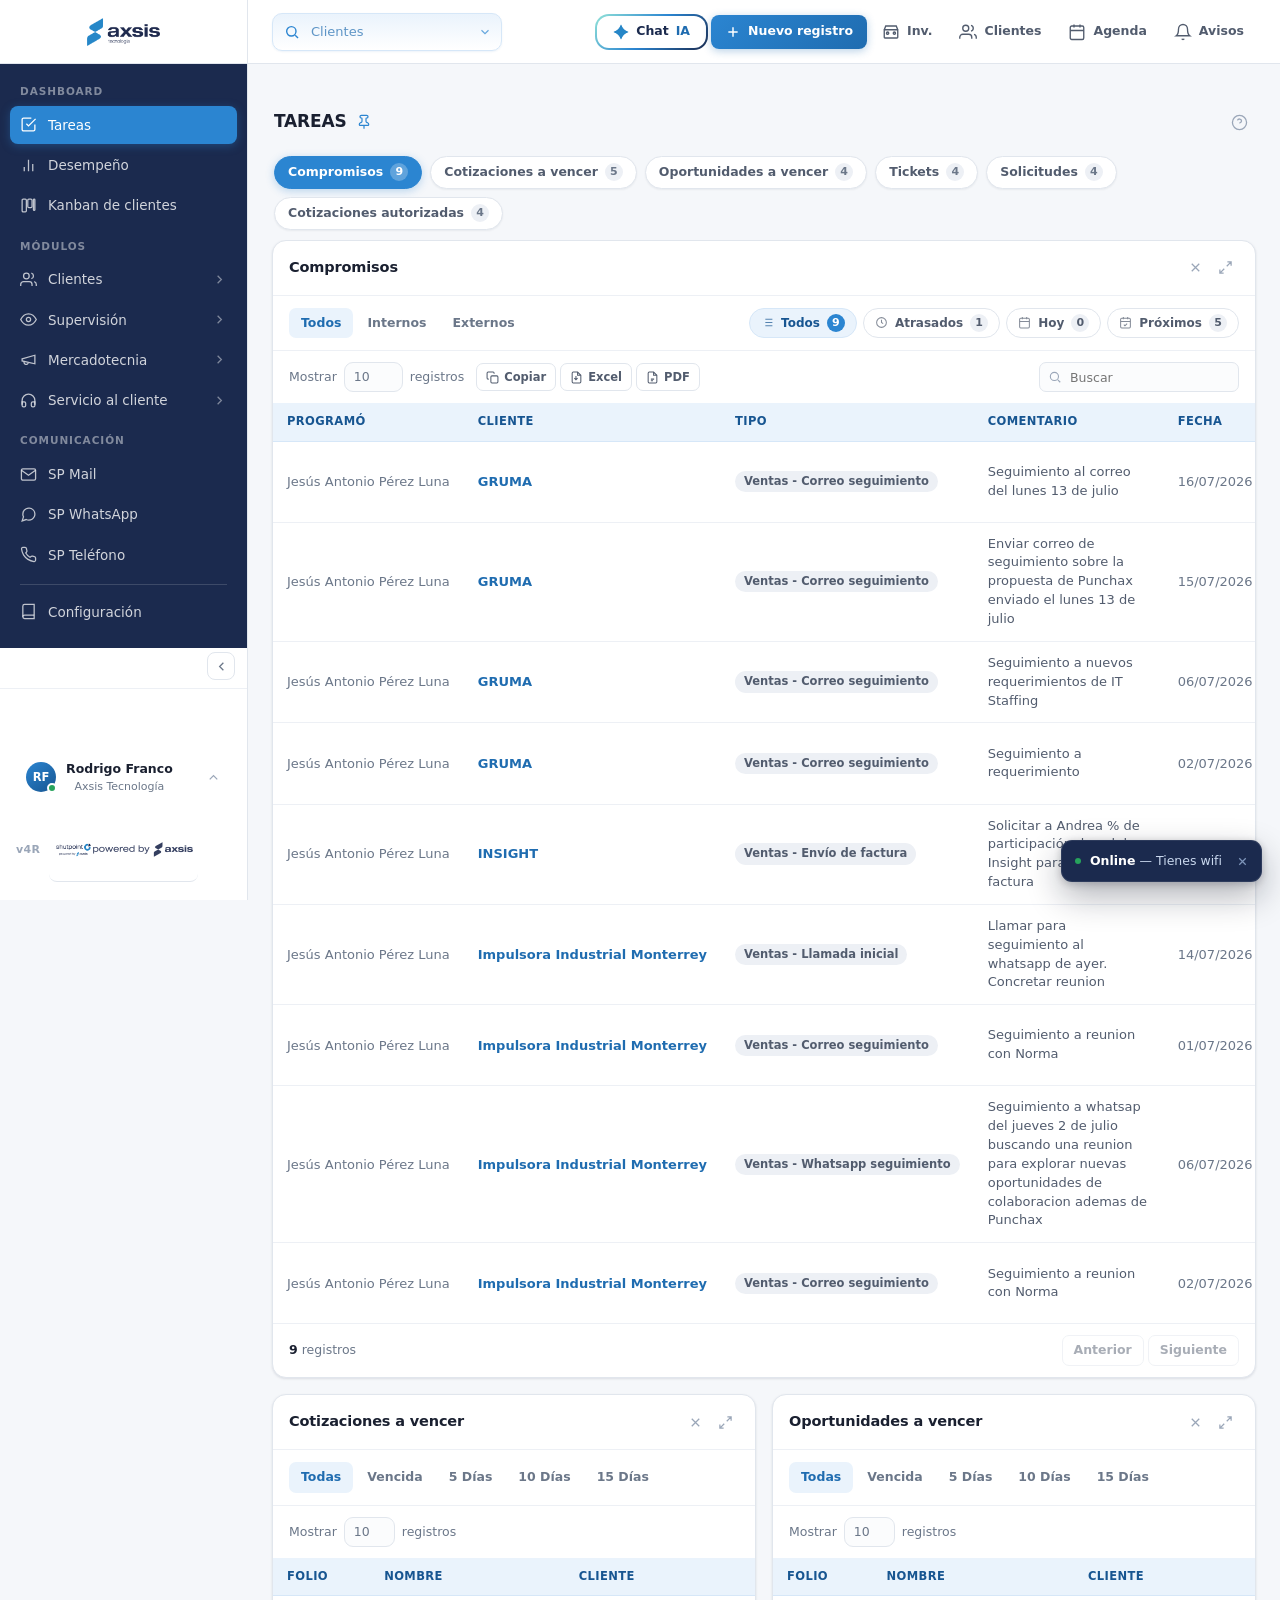
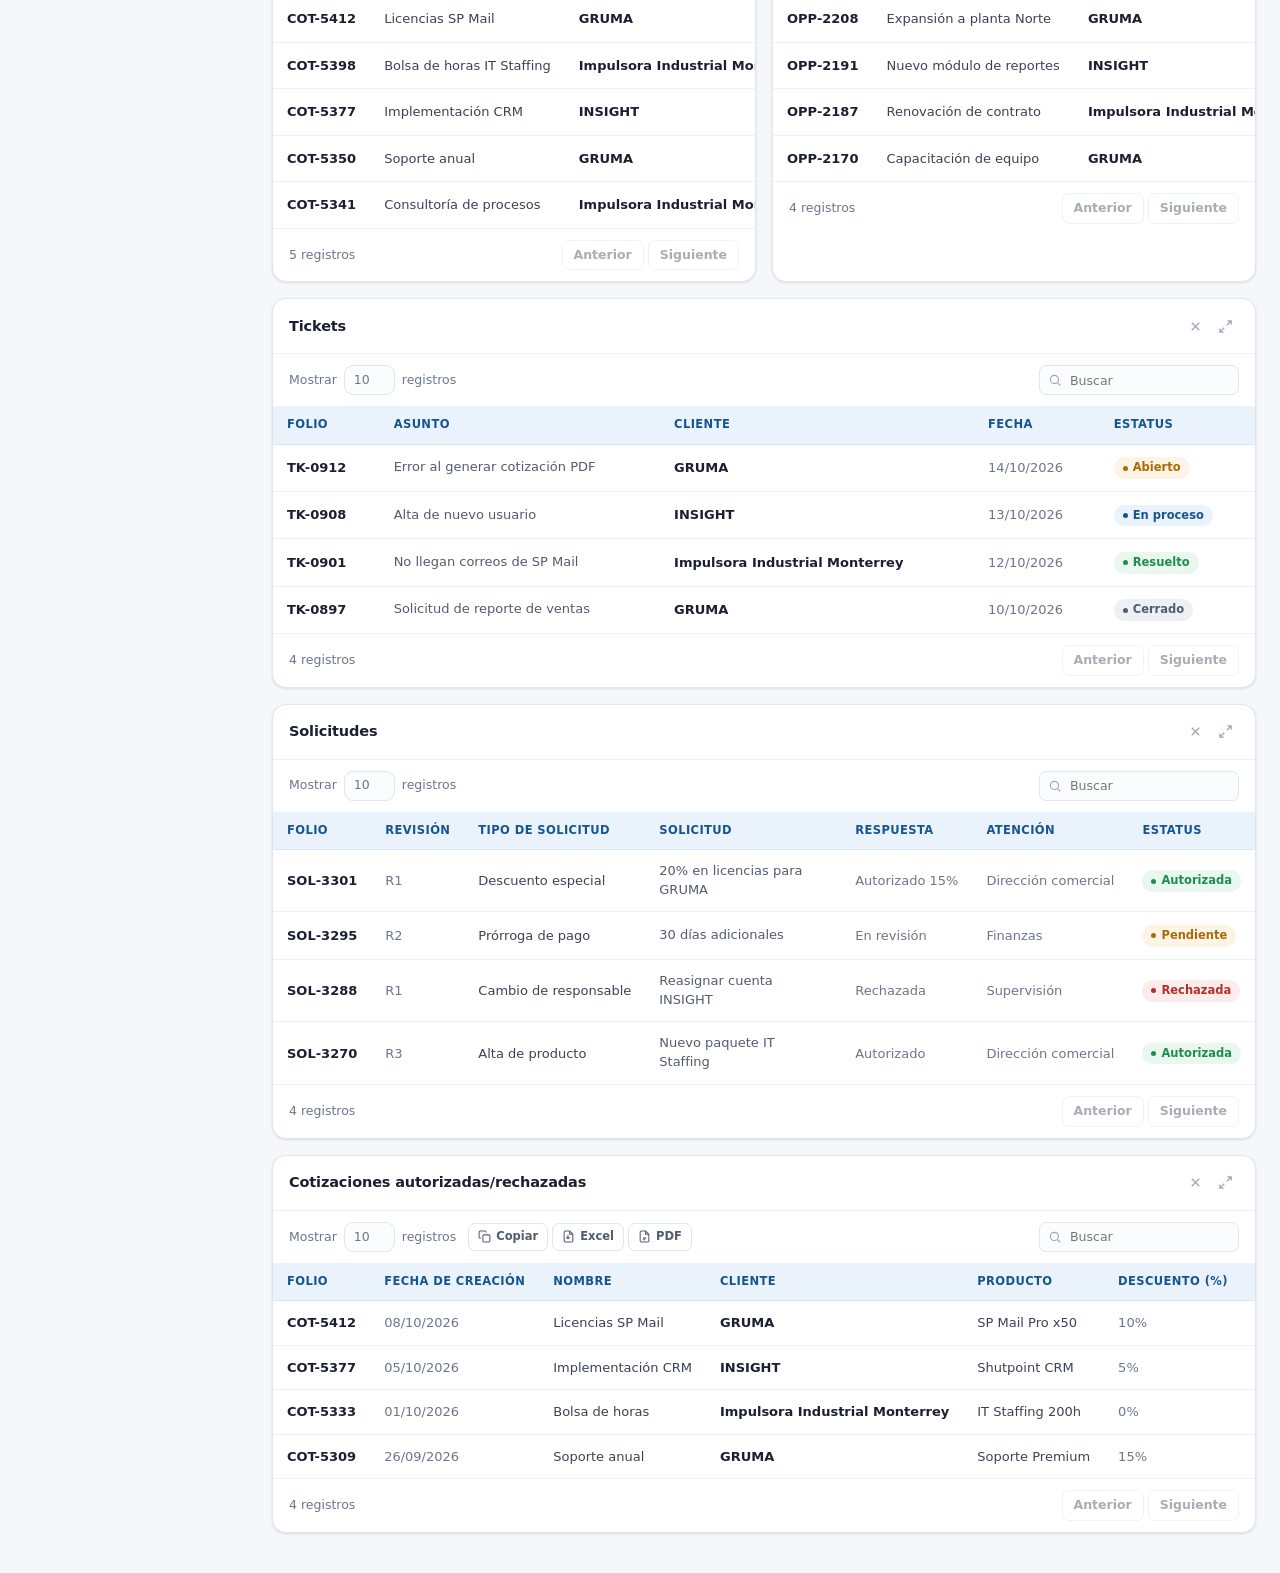
==== commit 4c23e66b: "style: remove rounded corners from navy nav menu Drop border-radius and margin from .nav so the navy" ====
--- a/index.html
+++ b/index.html
@@ -144,7 +144,7 @@
 .brand-btn .brand-full{width:100%;height:auto;display:block}
 .brand-btn .brand-icon{display:none;height:30px}
 
-.nav{flex:1;overflow-y:auto;padding:8px 10px 12px;background:var(--navy-900);border-radius:14px;margin:8px 8px 0}
+.nav{flex:1;overflow-y:auto;padding:8px 10px 12px;background:var(--navy-900);border-radius:0;margin:0}
 .nav-label{
   padding:12px 10px 6px;
   font-size:10.5px;font-weight:600;letter-spacing:.09em;text-transform:uppercase;
@@ -1360,7 +1360,7 @@
     box-shadow:var(--shadow-lg);
   }
   .sidebar.open{transform:none}
-  .sidebar .nav{background:var(--navy-900);border-radius:14px;margin:8px 8px 0;padding:8px 10px 12px}
+  .sidebar .nav{background:var(--navy-900);border-radius:0;margin:0;padding:8px 10px 12px}
   .sidebar .nav-item span.lbl,.sidebar .nav-label,.sidebar .user-mini .meta,.sidebar .nav-item .chip{display:block}
   .sidebar .nav-item{justify-content:flex-start;padding:9px 10px}
   .sidebar .logo-slot{display:flex;margin:0;padding:0 16px;height:var(--topbar-h);justify-content:center;border-bottom:1px solid var(--gray-200)}
